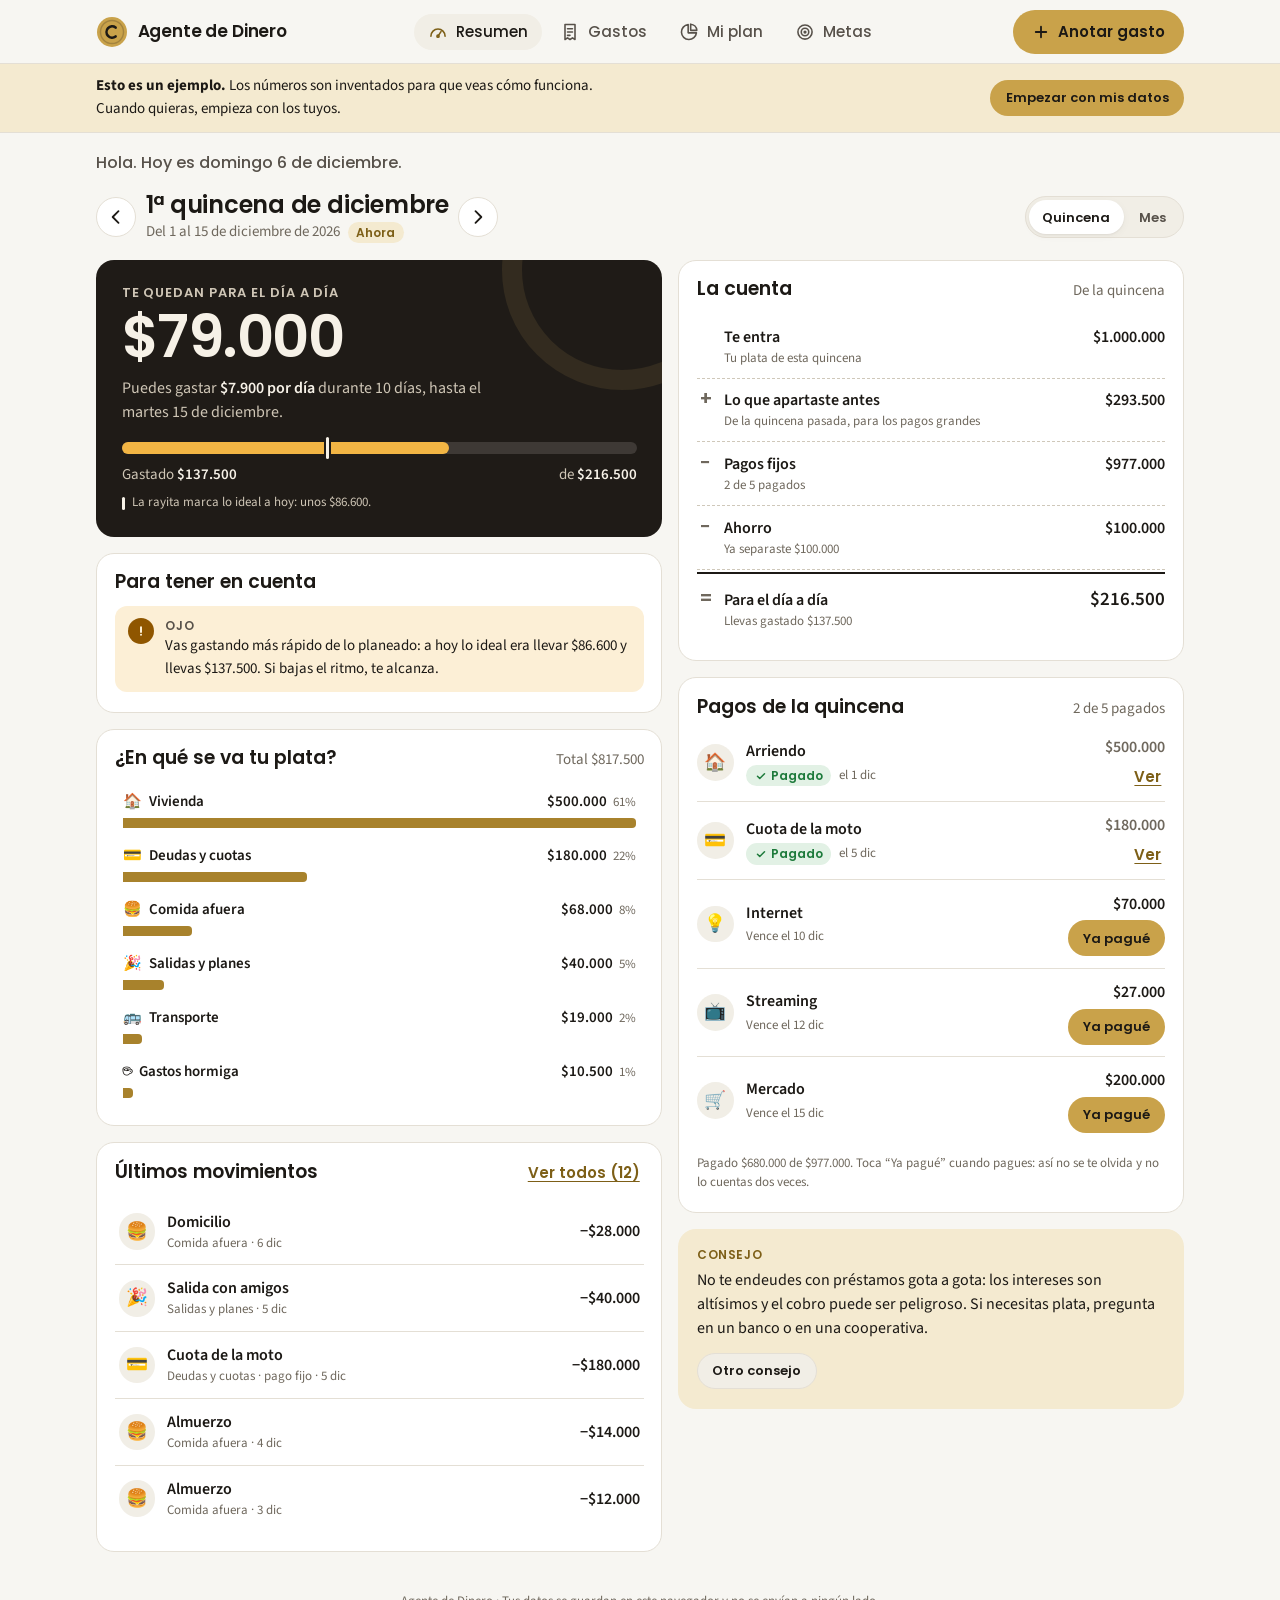
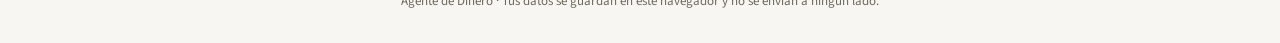
==== index.html @ f37ee1c8 "Reemplazar la página de la mueblería por Agente de Dinero El repositorio queda solo con Agente de Di" ====
<!DOCTYPE html>
<html lang="es">
<head>
<meta charset="UTF-8">
<meta name="viewport" content="width=device-width, initial-scale=1, viewport-fit=cover">
<title>Agente de Dinero</title>
<meta name="claude:viewport-fit-sides" content="cover">
<meta name="description" content="Organiza tu plata por quincenas: lo que ganas, tus pagos fijos, tus gastos del día a día y tus metas de ahorro.">
<meta name="theme-color" content="#f7f6f2" media="(prefers-color-scheme: light)">
<meta name="theme-color" content="#161313" media="(prefers-color-scheme: dark)">
<link rel="preconnect" href="https://fonts.googleapis.com">
<link rel="preconnect" href="https://fonts.gstatic.com" crossorigin>
<link rel="stylesheet" href="https://fonts.googleapis.com/css2?family=Poppins:wght@500;600;700&family=Source+Sans+3:wght@400;600;700&display=swap">
<link rel="stylesheet" href="estilos.css">
</head>

<body>

<header class="barra">
  <div class="barra-in">
    <a class="marca" href="#resumen">
      <svg class="marca-logo" viewBox="0 0 32 32" aria-hidden="true">
        <circle class="logo-moneda" cx="16" cy="16" r="15"/>
        <circle class="logo-borde" cx="16" cy="16" r="11.5"/>
        <path class="logo-letra" d="M19.6 11.6a5.6 5.6 0 1 0 0 8.8"/>
      </svg>
      <span class="marca-nombre">Agente de Dinero</span>
    </a>

    <nav class="pestanas" aria-label="Secciones">
      <a class="pestana" href="#resumen" data-vista="resumen">
        <svg viewBox="0 0 24 24" aria-hidden="true"><path d="M3.5 17a8.5 8.5 0 1 1 17 0"/><path d="M12 17l3.6-5.4"/><circle cx="12" cy="17" r="1.3"/></svg>
        <span>Resumen</span>
      </a>
      <a class="pestana" href="#gastos" data-vista="gastos">
        <svg viewBox="0 0 24 24" aria-hidden="true"><path d="M6 3h12v18l-3-2-3 2-3-2-3 2z"/><path d="M9 8h6M9 12h6M9 16h3"/></svg>
        <span>Gastos</span>
      </a>
      <a class="pestana" href="#plan" data-vista="plan">
        <svg viewBox="0 0 24 24" aria-hidden="true"><path d="M11 3.1A9 9 0 1 0 20.9 13H11z"/><path d="M14 2.6V10h7.4A8 8 0 0 0 14 2.6z"/></svg>
        <span>Mi plan</span>
      </a>
      <a class="pestana" href="#metas" data-vista="metas">
        <svg viewBox="0 0 24 24" aria-hidden="true"><circle cx="12" cy="12" r="8.5"/><circle cx="12" cy="12" r="4.5"/><circle cx="12" cy="12" r="1"/></svg>
        <span>Metas</span>
      </a>
    </nav>

    <button type="button" class="btn btn-primario btn-anotar" data-accion="anotar">
      <svg viewBox="0 0 24 24" aria-hidden="true"><path d="M12 5v14M5 12h14"/></svg>
      <span>Anotar gasto</span>
    </button>
  </div>
</header>

<div class="aviso aviso-ejemplo" id="aviso-ejemplo" hidden>
  <div class="aviso-in">
    <p><strong>Esto es un ejemplo.</strong> Los números son inventados para que veas cómo funciona. Cuando quieras, empieza con los tuyos.</p>
    <button type="button" class="btn btn-primario btn-chico" data-accion="empezar">Empezar con mis datos</button>
  </div>
</div>

<div class="aviso aviso-alerta" id="aviso-guardado" hidden>
  <div class="aviso-in">
    <p id="aviso-guardado-texto">Este navegador no deja guardar tus datos. Antes de cerrar, descarga una copia desde <a href="#plan">Mi plan</a>.</p>
  </div>
</div>

<main class="contenido" id="contenido">

  <div class="cargando" id="cargando" role="status">
    <span class="cargando-punto" aria-hidden="true"></span>
    <p>Cargando tus cuentas…</p>
  </div>

  <!-- RESUMEN -->
  <section class="vista" id="vista-resumen" aria-labelledby="t-resumen" hidden>
    <div class="vista-cabeza">
      <p class="saludo" id="saludo">Hola</p>
      <h1 class="sr-only" id="t-resumen">Resumen</h1>
    </div>
    <div class="periodo-control" data-periodo></div>
    <div id="resumen-cuerpo"></div>
  </section>

  <!-- GASTOS -->
  <section class="vista" id="vista-gastos" aria-labelledby="t-gastos" hidden>
    <div class="vista-cabeza">
      <h1 id="t-gastos">Gastos</h1>
      <p>Todo lo que anotas: gastos, ingresos extra y lo que separas para tus metas.</p>
    </div>
    <div class="periodo-control" data-periodo></div>
    <div class="gastos-grid">
      <div class="gastos-lista">
        <div class="filtros">
          <div class="segmento" role="radiogroup" aria-label="Mostrar">
            <button type="button" role="radio" data-accion="filtro-tipo" data-tipo="todo">Todo</button>
            <button type="button" role="radio" data-accion="filtro-tipo" data-tipo="gasto">Gastos</button>
            <button type="button" role="radio" data-accion="filtro-tipo" data-tipo="ingreso">Ingresos</button>
            <button type="button" role="radio" data-accion="filtro-tipo" data-tipo="ahorro">Ahorro</button>
          </div>
          <label class="sr-only" for="filtro-cat">Categoría</label>
          <select id="filtro-cat" class="select-chico"></select>
        </div>
        <div id="gastos-cuerpo"></div>
      </div>
      <aside class="gastos-aside" id="gastos-aside" aria-label="Totales del periodo"></aside>
    </div>
  </section>

  <!-- MI PLAN -->
  <section class="vista" id="vista-plan" aria-labelledby="t-plan" hidden>
    <div class="vista-cabeza">
      <h1 id="t-plan">Mi plan</h1>
      <p>Llénalo una vez y cámbialo cuando algo cambie. Con esto la página calcula cuánto puedes gastar cada quincena.</p>
    </div>

    <div class="plan-grid">
      <div class="plan-pasos">

        <section class="tarjeta paso" aria-labelledby="t-paso-1">
          <div class="paso-cabeza">
            <span class="paso-num" aria-hidden="true">1</span>
            <div>
              <h2 id="t-paso-1">¿Cuánto ganas?</h2>
              <p>Tu sueldo y cualquier otra plata que te entre seguido. Pon lo que recibes cada vez que te pagan.</p>
            </div>
          </div>
          <div class="filas" id="lista-ingresos"></div>
          <div class="paso-pie">
            <button type="button" class="btn btn-sutil btn-chico" data-accion="agregar-ingreso">
              <svg viewBox="0 0 24 24" aria-hidden="true"><path d="M12 5v14M5 12h14"/></svg>
              Agregar ingreso
            </button>
            <p class="paso-total" id="total-ingresos"></p>
          </div>
        </section>

        <section class="tarjeta paso" aria-labelledby="t-paso-2">
          <div class="paso-cabeza">
            <span class="paso-num" aria-hidden="true">2</span>
            <div>
              <h2 id="t-paso-2">¿Qué pagas sí o sí?</h2>
              <p>Arriendo, servicios, cuotas, mercado… lo que pagas cada mes o cada quincena aunque no quieras.</p>
            </div>
          </div>
          <div class="sugerencias" id="sugerencias-fijos" aria-label="Agregar rápido"></div>
          <div class="filas" id="lista-fijos"></div>
          <div class="paso-pie">
            <button type="button" class="btn btn-sutil btn-chico" data-accion="agregar-fijo">
              <svg viewBox="0 0 24 24" aria-hidden="true"><path d="M12 5v14M5 12h14"/></svg>
              Agregar otro pago
            </button>
            <p class="paso-total" id="total-fijos"></p>
          </div>
        </section>

        <section class="tarjeta paso" aria-labelledby="t-paso-3">
          <div class="paso-cabeza">
            <span class="paso-num" aria-hidden="true">3</span>
            <div>
              <h2 id="t-paso-3">¿Cuánto vas a ahorrar?</h2>
              <p>Sepáralo apenas te paguen, antes de gastar. Empieza con 10%; si no alcanza, con 5% también se puede.</p>
            </div>
          </div>
          <div class="ahorro-control">
            <label for="ahorro-pct">Porcentaje de lo que ganas</label>
            <div class="ahorro-fila">
              <input type="range" id="ahorro-pct" min="0" max="40" step="1" value="10">
              <output id="ahorro-valor" for="ahorro-pct">10%</output>
            </div>
            <p class="ahorro-salida" id="ahorro-salida"></p>
          </div>
        </section>
      </div>

      <aside class="plan-resultado">
        <section class="tarjeta" aria-labelledby="t-reparto">
          <h2 id="t-reparto">Así se reparte tu plata</h2>
          <div id="reparto"></div>
        </section>
        <section class="tarjeta" aria-labelledby="t-diagnostico">
          <h2 id="t-diagnostico">¿Cómo va tu plan?</h2>
          <ul class="avisos-lista" id="diagnostico"></ul>
        </section>
      </aside>
    </div>

    <section class="tarjeta datos" aria-labelledby="t-datos">
      <h2 id="t-datos">Tus datos</h2>
      <p class="datos-donde" id="datos-donde"></p>
      <div class="datos-grid">
        <div class="campo">
          <label for="nombre">¿Cómo te llamas? <span class="opcional">(opcional)</span></label>
          <input type="text" id="nombre" maxlength="30" autocomplete="given-name" placeholder="Para saludarte">
        </div>
        <div class="datos-botones">
          <button type="button" class="btn btn-sutil" data-accion="exportar" id="btn-exportar">Descargar una copia</button>
          <label class="btn btn-sutil" for="importar-archivo">Restaurar una copia</label>
          <input type="file" id="importar-archivo" class="sr-only" accept="application/json,.json">
          <button type="button" class="btn btn-peligro" data-accion="borrar-todo">Borrar todo</button>
        </div>
      </div>
    </section>
  </section>

  <!-- METAS -->
  <section class="vista" id="vista-metas" aria-labelledby="t-metas" hidden>
    <div class="vista-cabeza vista-cabeza-accion">
      <div>
        <h1 id="t-metas">Metas de ahorro</h1>
        <p>Ponle nombre a lo que quieres lograr. Una plata con nombre es más difícil de gastar.</p>
      </div>
      <button type="button" class="btn btn-primario" data-accion="nueva-meta">
        <svg viewBox="0 0 24 24" aria-hidden="true"><path d="M12 5v14M5 12h14"/></svg>
        Nueva meta
      </button>
    </div>
    <div id="metas-cuerpo"></div>
  </section>

</main>

<footer class="pie">
  <p>Agente de Dinero · Tus datos se guardan en <span data-donde>este navegador</span> y no se envían a ningún lado.</p>
</footer>

<!-- DIÁLOGO: ANOTAR GASTO / INGRESO / PAGO -->
<dialog class="dialogo" id="dlg-mov" aria-labelledby="dlg-mov-titulo">
  <form class="dialogo-form" id="form-mov" novalidate>
    <div class="dialogo-cabeza">
      <h2 id="dlg-mov-titulo">Anotar gasto</h2>
      <button type="button" class="btn-icono" data-accion="cerrar-dialogo" aria-label="Cerrar">
        <svg viewBox="0 0 24 24" aria-hidden="true"><path d="M6 6l12 12M18 6L6 18"/></svg>
      </button>
    </div>
    <div class="dialogo-cuerpo">
      <div class="segmento segmento-ancho" role="radiogroup" aria-label="Tipo" id="mov-tipo">
        <button type="button" role="radio" data-accion="mov-tipo" data-tipo="gasto">Gasto</button>
        <button type="button" role="radio" data-accion="mov-tipo" data-tipo="ingreso">Ingreso extra</button>
      </div>
      <p class="nota-pago" id="mov-fijo-info" hidden></p>

      <div class="campo">
        <label for="mov-monto">¿Cuánto?</label>
        <div class="campo-plata campo-plata-grande">
          <span aria-hidden="true">$</span>
          <input type="text" id="mov-monto" inputmode="numeric" autocomplete="off" placeholder="0" data-monto>
        </div>
      </div>

      <fieldset class="campo" id="mov-categorias">
        <legend>¿En qué?</legend>
        <div class="cat-grid" id="mov-cat-grid"></div>
      </fieldset>

      <div class="campos-2">
        <div class="campo">
          <label for="mov-fecha">Fecha</label>
          <input type="date" id="mov-fecha">
        </div>
        <div class="campo">
          <label for="mov-nota">Nota <span class="opcional">(opcional)</span></label>
          <input type="text" id="mov-nota" maxlength="60" placeholder="Ej: almuerzo">
        </div>
      </div>
      <p class="error" id="mov-error" role="alert" hidden></p>
    </div>
    <div class="dialogo-pie">
      <button type="button" class="btn btn-peligro-texto" data-accion="eliminar-mov" id="mov-eliminar" hidden>Eliminar</button>
      <button type="submit" class="btn btn-primario" id="mov-guardar">Guardar</button>
    </div>
  </form>
</dialog>

<!-- DIÁLOGO: META -->
<dialog class="dialogo" id="dlg-meta" aria-labelledby="dlg-meta-titulo">
  <form class="dialogo-form" id="form-meta" novalidate>
    <div class="dialogo-cabeza">
      <h2 id="dlg-meta-titulo">Nueva meta</h2>
      <button type="button" class="btn-icono" data-accion="cerrar-dialogo" aria-label="Cerrar">
        <svg viewBox="0 0 24 24" aria-hidden="true"><path d="M6 6l12 12M18 6L6 18"/></svg>
      </button>
    </div>
    <div class="dialogo-cuerpo">
      <div class="campo">
        <label for="meta-nombre">¿Para qué estás ahorrando?</label>
        <input type="text" id="meta-nombre" maxlength="40" placeholder="Ej: Fondo de emergencia">
        <div class="sugerencias sugerencias-chicas" id="meta-sugerencias"></div>
      </div>
      <div class="campos-2">
        <div class="campo">
          <label for="meta-objetivo">¿Cuánto necesitas?</label>
          <div class="campo-plata">
            <span aria-hidden="true">$</span>
            <input type="text" id="meta-objetivo" inputmode="numeric" autocomplete="off" placeholder="0" data-monto>
          </div>
        </div>
        <div class="campo">
          <label for="meta-inicial" id="meta-inicial-label">¿Cuánto tienes ya?</label>
          <div class="campo-plata">
            <span aria-hidden="true">$</span>
            <input type="text" id="meta-inicial" inputmode="numeric" autocomplete="off" placeholder="0" data-monto>
          </div>
        </div>
      </div>
      <div class="campo">
        <label for="meta-fecha">¿Para cuándo? <span class="opcional">(opcional)</span></label>
        <input type="date" id="meta-fecha">
      </div>
      <p class="error" id="meta-error" role="alert" hidden></p>
    </div>
    <div class="dialogo-pie">
      <button type="button" class="btn btn-peligro-texto" data-accion="eliminar-meta" id="meta-eliminar" hidden>Eliminar meta</button>
      <button type="submit" class="btn btn-primario">Guardar</button>
    </div>
  </form>
</dialog>

<!-- DIÁLOGO: ABONAR / SACAR DE UNA META -->
<dialog class="dialogo" id="dlg-abono" aria-labelledby="dlg-abono-titulo">
  <form class="dialogo-form" id="form-abono" novalidate>
    <div class="dialogo-cabeza">
      <h2 id="dlg-abono-titulo">Abonar</h2>
      <button type="button" class="btn-icono" data-accion="cerrar-dialogo" aria-label="Cerrar">
        <svg viewBox="0 0 24 24" aria-hidden="true"><path d="M6 6l12 12M18 6L6 18"/></svg>
      </button>
    </div>
    <div class="dialogo-cuerpo">
      <div class="segmento segmento-ancho" role="radiogroup" aria-label="¿Qué quieres hacer?">
        <button type="button" role="radio" data-accion="abono-modo" data-modo="ahorro">Abonar</button>
        <button type="button" role="radio" data-accion="abono-modo" data-modo="retiro">Sacar</button>
      </div>
      <div class="campo">
        <label for="abono-monto">¿Cuánto?</label>
        <div class="campo-plata campo-plata-grande">
          <span aria-hidden="true">$</span>
          <input type="text" id="abono-monto" inputmode="numeric" autocomplete="off" placeholder="0" data-monto>
        </div>
        <p class="ayuda" id="abono-ayuda"></p>
      </div>
      <div class="campo">
        <label for="abono-fecha">Fecha</label>
        <input type="date" id="abono-fecha">
      </div>
      <p class="error" id="abono-error" role="alert" hidden></p>
    </div>
    <div class="dialogo-pie">
      <button type="button" class="btn btn-peligro-texto" data-accion="eliminar-abono" id="abono-eliminar" hidden>Eliminar</button>
      <button type="submit" class="btn btn-primario">Guardar</button>
    </div>
  </form>
</dialog>

<!-- DIÁLOGO: CONFIRMAR -->
<dialog class="dialogo dialogo-chico" id="dlg-confirmar" aria-labelledby="conf-titulo" aria-describedby="conf-texto">
  <form class="dialogo-form" method="dialog">
    <div class="dialogo-cuerpo">
      <h2 id="conf-titulo">¿Seguro?</h2>
      <p id="conf-texto"></p>
    </div>
    <div class="dialogo-pie">
      <button type="submit" class="btn btn-sutil" value="no">Cancelar</button>
      <button type="submit" class="btn btn-peligro" value="si" id="conf-si">Sí, borrar</button>
    </div>
  </form>
</dialog>

<div class="toast" id="toast" role="status" aria-live="polite" hidden></div>

<script src="app.js"></script>
</body>
</html>
---- estilos.css ----
/* ==========================================================================
   Agente de Dinero — estilos
   Diseño: app de bolsillo. En el celular, una sola columna con las pestañas
   abajo y el botón "Anotar gasto" siempre a mano; en pantallas grandes,
   cabecera con pestañas y dos columnas. Usa el dorado y la Poppins de Bethel.
   ========================================================================== */

:root {
  /* Color (modo claro) */
  --bg: #f7f6f2;
  --surface: #ffffff;
  --surface-2: #f1eee6;
  --raised: #ffffff;
  --ink: #1c1915;
  --ink-2: #57514a;
  --ink-3: #6f685d;
  --line: #e4dfd5;
  --line-strong: #cfc8ba;
  --accent: #c9a24a;          /* dorado Bethel: rellenos y botones */
  --accent-hover: #b8913a;
  --accent-ink: #7d5f17;      /* dorado oscuro para texto */
  --accent-soft: #f4ead0;
  --on-accent: #1c1915;
  --focus: #7d5f17;
  --good: #1d7a3b;
  --good-soft: #e2f1e5;
  --warn: #8f5600;
  --warn-soft: #fcefd6;
  --bad: #b3261e;
  --bad-soft: #fbe4e1;
  --on-bad: #ffffff;
  --barra-dato: #a8822c;
  --seg-fijos: #eb6834;
  --seg-ahorro: #2a78d6;
  --seg-libre: #c9a24a;
  --seg-fijos-ink: #1c1915;
  --seg-ahorro-ink: #ffffff;
  --seg-libre-ink: #1c1915;
  --hero-bg: #1f1b17;
  --hero-ink: #f6f1e7;
  --hero-ink-2: #cfc6b6;
  --hero-accent: #dcb862;
  --hero-track: rgb(246 241 231 / 0.14);
  --hero-warn: #f2b544;
  --hero-bad: #f2867a;
  --toast-bg: #1c1915;
  --toast-ink: #f7f6f2;
  --toast-accion: #dcb862;
  --scrim: rgb(28 25 21 / 0.5);
  --shadow-1: 0 1px 2px rgb(28 25 21 / 0.06), 0 2px 8px rgb(28 25 21 / 0.04);
  --shadow-2: 0 12px 32px rgb(28 25 21 / 0.2);

  /* Tipografía */
  --font-display: "Poppins", ui-sans-serif, system-ui, -apple-system, "Segoe UI", Roboto, sans-serif;
  --font-body: "Source Sans 3", ui-sans-serif, system-ui, -apple-system, "Segoe UI", Roboto, sans-serif;
  --fs-xs: 0.8125rem;
  --fs-sm: 0.9375rem;
  --fs-md: 1rem;
  --fs-lg: 1.1875rem;
  --fs-xl: 1.5rem;
  --fs-2xl: 1.875rem;
  --fs-hero: clamp(2.6rem, 11vw, 3.6rem);

  /* Forma */
  --r-lg: 18px;
  --r-md: 12px;
  --r-sm: 8px;
  --tab-h: 64px;
  --ancho: 1120px;

  color-scheme: light;
}

@media (prefers-color-scheme: dark) {
  :root:not([data-theme="light"]) {
    --bg: #161313;
    --surface: #201c19;
    --surface-2: #2a2521;
    --raised: #3a332c;
    --ink: #f3eee6;
    --ink-2: #c9c0b2;
    --ink-3: #a29888;
    --line: #362f29;
    --line-strong: #4b423a;
    --accent: #d2ad55;
    --accent-hover: #ddb966;
    --accent-ink: #e2c47c;
    --accent-soft: #3a3122;
    --on-accent: #1c1915;
    --focus: #e2c47c;
    --good: #6fcf8a;
    --good-soft: #1d3324;
    --warn: #f2b544;
    --warn-soft: #3a2e16;
    --bad: #f2867a;
    --bad-soft: #3e2220;
    --on-bad: #1c1915;
    --barra-dato: #c79f4a;
    --seg-fijos: #d95926;
    --seg-ahorro: #3987e5;
    --seg-libre: #b08a36;
    --seg-fijos-ink: #1c1915;
    --seg-ahorro-ink: #10151c;
    --seg-libre-ink: #1c1915;
    --hero-bg: #2b241d;
    --hero-ink: #f6f1e7;
    --hero-ink-2: #cfc6b6;
    --hero-accent: #e0bf6a;
    --hero-track: rgb(246 241 231 / 0.14);
    --hero-warn: #f2b544;
    --hero-bad: #f2867a;
    --toast-bg: #f3eee6;
    --toast-ink: #1c1915;
    --toast-accion: #7d5f17;
    --scrim: rgb(0 0 0 / 0.6);
    --shadow-1: 0 1px 2px rgb(0 0 0 / 0.35);
    --shadow-2: 0 14px 40px rgb(0 0 0 / 0.55);
    color-scheme: dark;
  }
}

:root[data-theme="dark"] {
  --bg: #161313;
  --surface: #201c19;
  --surface-2: #2a2521;
  --raised: #3a332c;
  --ink: #f3eee6;
  --ink-2: #c9c0b2;
  --ink-3: #a29888;
  --line: #362f29;
  --line-strong: #4b423a;
  --accent: #d2ad55;
  --accent-hover: #ddb966;
  --accent-ink: #e2c47c;
  --accent-soft: #3a3122;
  --on-accent: #1c1915;
  --focus: #e2c47c;
  --good: #6fcf8a;
  --good-soft: #1d3324;
  --warn: #f2b544;
  --warn-soft: #3a2e16;
  --bad: #f2867a;
  --bad-soft: #3e2220;
  --on-bad: #1c1915;
  --barra-dato: #c79f4a;
  --seg-fijos: #d95926;
  --seg-ahorro: #3987e5;
  --seg-libre: #b08a36;
  --seg-fijos-ink: #1c1915;
  --seg-ahorro-ink: #10151c;
  --seg-libre-ink: #1c1915;
  --hero-bg: #2b241d;
  --hero-ink: #f6f1e7;
  --hero-ink-2: #cfc6b6;
  --hero-accent: #e0bf6a;
  --hero-track: rgb(246 241 231 / 0.14);
  --hero-warn: #f2b544;
  --hero-bad: #f2867a;
  --toast-bg: #f3eee6;
  --toast-ink: #1c1915;
  --toast-accion: #7d5f17;
  --scrim: rgb(0 0 0 / 0.6);
  --shadow-1: 0 1px 2px rgb(0 0 0 / 0.35);
  --shadow-2: 0 14px 40px rgb(0 0 0 / 0.55);
  color-scheme: dark;
}

/* ---------- Base ---------- */

*,
*::before,
*::after {
  box-sizing: border-box;
}

:root {
  padding-top: env(safe-area-inset-top, 0px);
  padding-bottom: env(safe-area-inset-bottom, 0px);
  -webkit-text-size-adjust: 100%;
}

body {
  margin: 0;
  background: var(--bg);
  color: var(--ink);
  font-family: var(--font-body);
  font-size: var(--fs-md);
  line-height: 1.5;
  -webkit-font-smoothing: antialiased;
}

/* Franja de la muesca del celular, pintada con el fondo */
body::before {
  content: "";
  position: fixed;
  inset: 0 0 auto;
  height: env(safe-area-inset-top, 0px);
  z-index: 30;
  background: var(--bg);
}

[hidden] {
  display: none !important;
}

img,
svg {
  max-width: 100%;
}

h1,
h2,
h3 {
  font-family: var(--font-display);
  font-weight: 600;
  line-height: 1.2;
  margin: 0;
  text-wrap: balance;
}

h2 {
  font-size: var(--fs-lg);
}

p {
  text-wrap: pretty;
}

a {
  color: var(--accent-ink);
}

:focus-visible {
  outline: 3px solid var(--focus);
  outline-offset: 2px;
}

.sr-only {
  position: absolute !important;
  width: 1px;
  height: 1px;
  padding: 0;
  margin: -1px;
  overflow: hidden;
  clip: rect(0 0 0 0);
  white-space: nowrap;
  border: 0;
}

.num {
  font-variant-numeric: tabular-nums;
}

/* ---------- Botones ---------- */

.btn {
  display: inline-flex;
  align-items: center;
  justify-content: center;
  gap: 0.45rem;
  min-height: 44px;
  padding: 0.55rem 1.15rem;
  border: 1px solid transparent;
  border-radius: 999px;
  font: 600 var(--fs-sm) / 1.2 var(--font-display);
  text-decoration: none;
  white-space: nowrap;
  cursor: pointer;
  transition: background-color 0.15s, border-color 0.15s, transform 0.1s;
}

.btn svg,
.btn-icono svg,
.pestana svg,
.chip svg {
  fill: none;
  stroke: currentColor;
  stroke-linecap: round;
  stroke-linejoin: round;
}

.btn svg {
  width: 18px;
  height: 18px;
  stroke-width: 2.4;
}

.btn:active {
  transform: translateY(1px);
}

.btn-primario {
  background: var(--accent);
  color: var(--on-accent);
}

.btn-primario:hover {
  background: var(--accent-hover);
}

.btn-sutil {
  background: var(--surface-2);
  border-color: var(--line);
  color: var(--ink);
}

.btn-sutil:hover {
  border-color: var(--line-strong);
}

.btn-peligro {
  background: var(--bad);
  color: var(--on-bad);
}

.btn-peligro-texto {
  background: transparent;
  color: var(--bad);
  padding-inline: 0.6rem;
}

.btn-peligro-texto:hover {
  background: var(--bad-soft);
}

.btn-chico {
  min-height: 36px;
  padding: 0.35rem 0.9rem;
  font-size: var(--fs-xs);
}

.btn-texto {
  padding: 0.25rem;
  border: 0;
  background: none;
  color: var(--accent-ink);
  font: 600 var(--fs-sm) / 1.2 var(--font-display);
  text-decoration: underline;
  text-underline-offset: 3px;
  cursor: pointer;
}

.btn-icono {
  display: inline-grid;
  place-items: center;
  flex: none;
  width: 40px;
  height: 40px;
  padding: 0;
  border: 1px solid var(--line);
  border-radius: 50%;
  background: var(--surface);
  color: var(--ink);
  cursor: pointer;
}

.btn-icono svg {
  width: 20px;
  height: 20px;
  stroke-width: 2.2;
}

.btn-icono:hover:not(:disabled) {
  border-color: var(--line-strong);
}

.btn-icono:disabled {
  opacity: 0.35;
  cursor: not-allowed;
}

.btn-icono-chico {
  width: 34px;
  height: 34px;
  border-color: transparent;
  background: transparent;
  color: var(--ink-3);
}

.btn-icono-chico svg {
  width: 18px;
  height: 18px;
}

.btn-icono-chico:hover {
  color: var(--ink);
  background: var(--surface-2);
}

/* ---------- Cabecera y pestañas ---------- */

.barra {
  position: sticky;
  top: env(safe-area-inset-top, 0px);
  z-index: 20;
  background: var(--bg);
  border-bottom: 1px solid var(--line);
}

.barra-in {
  display: flex;
  align-items: center;
  gap: 1rem;
  max-width: var(--ancho);
  min-height: 60px;
  margin: 0 auto;
  padding-block: 0.6rem;
  padding-left: max(16px, env(safe-area-inset-left, 0px));
  padding-right: max(16px, env(safe-area-inset-right, 0px));
}

.marca {
  display: inline-flex;
  align-items: center;
  gap: 0.6rem;
  color: var(--ink);
  text-decoration: none;
  font: 600 1.0625rem / 1 var(--font-display);
  letter-spacing: -0.01em;
}

.marca-logo {
  width: 32px;
  height: 32px;
  flex: none;
}

.logo-moneda {
  fill: var(--accent);
}

.logo-borde {
  fill: none;
  stroke: var(--on-accent);
  stroke-opacity: 0.22;
  stroke-width: 1.4;
}

.logo-letra {
  fill: none;
  stroke: var(--on-accent);
  stroke-width: 2.6;
  stroke-linecap: round;
}

.pestanas {
  display: flex;
  gap: 0.25rem;
  margin-inline: auto;
}

.pestana {
  display: inline-flex;
  align-items: center;
  gap: 0.45rem;
  padding: 0.5rem 0.9rem;
  border-radius: 999px;
  color: var(--ink-2);
  font: 500 var(--fs-sm) / 1.2 var(--font-display);
  text-decoration: none;
}

.pestana svg {
  width: 20px;
  height: 20px;
  stroke-width: 1.9;
}

.pestana:hover {
  color: var(--ink);
}

.pestana[aria-current="page"] {
  background: var(--surface-2);
  color: var(--ink);
}

.pestana[aria-current="page"] svg {
  color: var(--accent-ink);
}

/* ---------- Avisos de arriba ---------- */

.aviso {
  border-bottom: 1px solid var(--line);
}

.aviso-ejemplo {
  background: var(--accent-soft);
}

.aviso-alerta {
  background: var(--bad-soft);
}

.aviso-in {
  display: flex;
  flex-wrap: wrap;
  align-items: center;
  justify-content: space-between;
  gap: 0.6rem 1rem;
  max-width: var(--ancho);
  margin: 0 auto;
  padding-block: 0.7rem;
  padding-left: max(16px, env(safe-area-inset-left, 0px));
  padding-right: max(16px, env(safe-area-inset-right, 0px));
}

.aviso-in p {
  margin: 0;
  max-width: 72ch;
  font-size: var(--fs-sm);
}

/* ---------- Contenido ---------- */

.contenido {
  max-width: var(--ancho);
  margin: 0 auto;
  padding-block: 1.25rem 2rem;
  padding-left: max(16px, env(safe-area-inset-left, 0px));
  padding-right: max(16px, env(safe-area-inset-right, 0px));
}

.cargando {
  display: grid;
  place-items: center;
  gap: 0.75rem;
  padding-block: 5rem;
  color: var(--ink-3);
}

.cargando p {
  margin: 0;
}

.cargando-punto {
  width: 36px;
  height: 36px;
  border: 3px solid var(--accent-soft);
  border-top-color: var(--accent);
  border-radius: 50%;
  animation: girar 0.9s linear infinite;
}

@keyframes girar {
  to {
    transform: rotate(360deg);
  }
}

.vista-cabeza {
  margin-bottom: 1.1rem;
}

.vista-cabeza h1 {
  margin-bottom: 0.3rem;
  font-size: var(--fs-2xl);
  letter-spacing: -0.015em;
}

.vista-cabeza p {
  max-width: 62ch;
  margin: 0;
  color: var(--ink-2);
}

.vista-cabeza-accion {
  display: flex;
  flex-wrap: wrap;
  align-items: flex-end;
  justify-content: space-between;
  gap: 1rem;
}

.saludo {
  margin: 0;
  color: var(--ink-2);
  font: 500 var(--fs-md) / 1.3 var(--font-display);
}

.tarjeta {
  min-width: 0;
  padding: 1.1rem 1.1rem 1.2rem;
  border: 1px solid var(--line);
  border-radius: var(--r-lg);
  background: var(--surface);
}

.tarjeta-cabeza {
  display: flex;
  flex-wrap: wrap;
  align-items: baseline;
  justify-content: space-between;
  gap: 0.25rem 0.75rem;
  margin-bottom: 0.75rem;
}

.cabeza-extra {
  color: var(--ink-3);
  font-size: var(--fs-sm);
  font-variant-numeric: tabular-nums;
}

.ayuda {
  margin: 0;
  color: var(--ink-3);
  font-size: var(--fs-sm);
}

.vacio {
  padding: 1.75rem 1.25rem;
  border: 1px dashed var(--line-strong);
  border-radius: var(--r-lg);
  color: var(--ink-2);
  text-align: center;
}

.vacio h2,
.vacio h3 {
  margin-bottom: 0.35rem;
  color: var(--ink);
  font-size: var(--fs-lg);
}

.vacio p {
  max-width: 46ch;
  margin: 0 auto 1rem;
}

.vacio-botones {
  display: flex;
  flex-wrap: wrap;
  justify-content: center;
  gap: 0.5rem;
}

/* ---------- Selector de periodo ---------- */

.periodo-control {
  display: flex;
  flex-wrap: wrap;
  align-items: center;
  justify-content: space-between;
  gap: 0.75rem 1rem;
  margin-bottom: 1rem;
}

.periodo {
  display: flex;
  align-items: center;
  gap: 0.6rem;
  min-width: 0;
}

.periodo-texto {
  min-width: 0;
}

.periodo-nombre {
  font-size: var(--fs-xl);
  letter-spacing: -0.01em;
}

.periodo-rango {
  display: flex;
  flex-wrap: wrap;
  align-items: center;
  gap: 0.2rem 0.5rem;
  margin: 0.1rem 0 0;
  color: var(--ink-3);
  font-size: var(--fs-sm);
}

.periodo-opciones {
  display: flex;
  flex-wrap: wrap;
  align-items: center;
  gap: 0.5rem 0.75rem;
}

/* ---------- Control segmentado ---------- */

.segmento {
  display: inline-flex;
  gap: 2px;
  padding: 3px;
  border: 1px solid var(--line);
  border-radius: 999px;
  background: var(--surface-2);
}

.segmento button {
  min-height: 34px;
  padding: 0.45rem 0.85rem;
  border: 0;
  border-radius: 999px;
  background: transparent;
  color: var(--ink-2);
  font: 600 var(--fs-xs) / 1 var(--font-display);
  cursor: pointer;
}

.segmento button[aria-checked="true"] {
  background: var(--raised);
  color: var(--ink);
  box-shadow: var(--shadow-1);
}

.segmento-ancho {
  display: flex;
}

.segmento-ancho button {
  flex: 1;
  min-height: 40px;
  font-size: var(--fs-sm);
}

/* ---------- Pastillas de estado ---------- */

.pill {
  display: inline-flex;
  align-items: center;
  gap: 0.25rem;
  padding: 0.12rem 0.55rem;
  border-radius: 999px;
  font: 600 0.75rem / 1.45 var(--font-display);
  white-space: nowrap;
}

.pill svg {
  width: 12px;
  height: 12px;
  fill: none;
  stroke: currentColor;
  stroke-width: 3;
  stroke-linecap: round;
  stroke-linejoin: round;
}

.pill-bien {
  background: var(--good-soft);
  color: var(--good);
}

.pill-ojo {
  background: var(--warn-soft);
  color: var(--warn);
}

.pill-mal {
  background: var(--bad-soft);
  color: var(--bad);
}

.pill-neutro {
  background: var(--surface-2);
  color: var(--ink-2);
}

.pill-acento {
  background: var(--accent-soft);
  color: var(--accent-ink);
}

button.pill {
  border: 0;
  cursor: pointer;
}

/* ---------- Resumen ---------- */

.resumen-grid {
  display: flex;
  flex-direction: column;
  gap: 1rem;
}

.resumen-col {
  display: contents;
}

.r-hero { order: 1; }
.r-cuenta { order: 2; }
.r-alertas { order: 3; }
.r-pagos { order: 4; }
.r-cats { order: 5; }
.r-ultimos { order: 6; }
.r-consejo { order: 7; }

/* Tarjeta principal: "te quedan" */
.hero {
  position: relative;
  overflow: hidden;
  padding: 1.35rem 1.25rem 1.25rem;
  border-radius: var(--r-lg);
  background: var(--hero-bg);
  color: var(--hero-ink);
}

.hero::after {
  content: "";
  position: absolute;
  top: -110px;
  right: -80px;
  width: 240px;
  height: 240px;
  border: 20px solid var(--hero-accent);
  border-radius: 50%;
  opacity: 0.1;
  pointer-events: none;
}

.hero-eyebrow {
  margin: 0;
  color: var(--hero-ink-2);
  font: 600 var(--fs-xs) / 1.3 var(--font-display);
  letter-spacing: 0.07em;
  text-transform: uppercase;
}

.hero-cifra {
  margin: 0.3rem 0 0.5rem;
  color: var(--hero-ink);
  font: 600 var(--fs-hero) / 1.05 var(--font-display);
  letter-spacing: -0.025em;
  overflow-wrap: anywhere;
}

.hero-cifra[data-nivel="mal"] {
  color: var(--hero-bad);
}

.hero-texto {
  max-width: 46ch;
  margin: 0 0 1.15rem;
  color: var(--hero-ink-2);
}

.hero-texto strong {
  color: var(--hero-ink);
  font-weight: 600;
}

.hero .btn-primario {
  background: var(--hero-accent);
}

.medidor {
  position: relative;
  height: 12px;
  border-radius: 999px;
  background: var(--hero-track);
}

.medidor-relleno {
  position: absolute;
  inset: 0 auto 0 0;
  border-radius: 999px;
  background: var(--hero-accent);
}

.medidor-relleno[data-nivel="ojo"] {
  background: var(--hero-warn);
}

.medidor-relleno[data-nivel="mal"] {
  background: var(--hero-bad);
}

.medidor-ritmo {
  position: absolute;
  top: -5px;
  bottom: -5px;
  width: 3px;
  margin-left: -1.5px;
  border-radius: 2px;
  background: var(--hero-ink);
  box-shadow: 0 0 0 2px var(--hero-bg);
}

.medidor-pie {
  display: flex;
  flex-wrap: wrap;
  justify-content: space-between;
  gap: 0.25rem 1rem;
  margin-top: 0.6rem;
  color: var(--hero-ink-2);
  font-size: var(--fs-sm);
}

.medidor-pie strong {
  color: var(--hero-ink);
  font-weight: 600;
}

.medidor-nota {
  display: flex;
  align-items: center;
  gap: 0.45rem;
  margin: 0.45rem 0 0;
  color: var(--hero-ink-2);
  font-size: var(--fs-xs);
}

.medidor-nota i {
  display: inline-block;
  flex: none;
  width: 3px;
  height: 13px;
  border-radius: 2px;
  background: var(--hero-ink);
}

/* La cuenta: Te entra − Pagos fijos − Ahorro = Día a día */
.cuenta {
  margin: 0;
  padding: 0;
  list-style: none;
}

.cuenta li {
  display: grid;
  grid-template-columns: 1.1rem minmax(0, 1fr) auto;
  align-items: baseline;
  gap: 0.6rem;
  padding: 0.6rem 0;
  border-bottom: 1px dashed var(--line-strong);
}

.cuenta-op {
  color: var(--ink-3);
  font: 600 var(--fs-lg) / 1 var(--font-display);
  text-align: center;
}

.cuenta-label {
  font-weight: 600;
}

.cuenta-sub {
  display: block;
  color: var(--ink-3);
  font-size: var(--fs-xs);
  font-weight: 400;
}

.cuenta-valor {
  font-size: var(--fs-md);
  font-variant-numeric: tabular-nums;
  font-weight: 600;
  text-align: right;
  white-space: nowrap;
}

.cuenta .cuenta-total {
  margin-top: 2px;
  padding-top: 0.75rem;
  border-top: 2px solid var(--ink);
  border-bottom: 0;
}

.cuenta-total .cuenta-valor {
  font-size: var(--fs-lg);
}

.cuenta-total .cuenta-valor.neg,
.neg {
  color: var(--bad);
}

/* Alertas y diagnóstico */
.avisos-lista {
  display: grid;
  gap: 0.6rem;
  margin: 0;
  padding: 0;
  list-style: none;
}

.aviso-item {
  display: grid;
  grid-template-columns: 26px minmax(0, 1fr);
  align-items: start;
  gap: 0.7rem;
  padding: 0.75rem 0.85rem;
  border-radius: var(--r-md);
  background: var(--surface-2);
}

.aviso-item[data-nivel="bien"] { background: var(--good-soft); }
.aviso-item[data-nivel="ojo"] { background: var(--warn-soft); }
.aviso-item[data-nivel="mal"] { background: var(--bad-soft); }

.aviso-icono {
  display: grid;
  place-items: center;
  width: 26px;
  height: 26px;
  border-radius: 50%;
  background: var(--ink-3);
  color: var(--surface);
}

.aviso-icono svg {
  width: 16px;
  height: 16px;
  fill: none;
  stroke: currentColor;
  stroke-width: 3;
  stroke-linecap: round;
  stroke-linejoin: round;
}

.aviso-item[data-nivel="bien"] .aviso-icono { background: var(--good); color: var(--good-soft); }
.aviso-item[data-nivel="ojo"] .aviso-icono { background: var(--warn); color: var(--warn-soft); }
.aviso-item[data-nivel="mal"] .aviso-icono { background: var(--bad); color: var(--bad-soft); }

.aviso-cuerpo {
  min-width: 0;
}

.aviso-etiqueta {
  display: block;
  color: var(--ink-2);
  font: 600 0.75rem / 1.3 var(--font-display);
  letter-spacing: 0.05em;
  text-transform: uppercase;
}

.aviso-texto {
  margin: 0.1rem 0 0;
  font-size: var(--fs-sm);
}

.aviso-cuerpo .btn {
  margin-top: 0.5rem;
}

/* Pagos fijos del periodo */
.pagos {
  margin: 0;
  padding: 0;
  list-style: none;
}

.pago {
  display: flex;
  align-items: center;
  gap: 0.75rem;
  padding: 0.7rem 0;
  border-top: 1px solid var(--line);
}

.pago:first-child {
  border-top: 0;
  padding-top: 0.2rem;
}

.ico-redondo {
  display: grid;
  place-items: center;
  flex: none;
  width: 2.3rem;
  height: 2.3rem;
  border-radius: 50%;
  background: var(--surface-2);
  font-size: 1.1rem;
  line-height: 1;
}

.pago-info {
  flex: 1;
  min-width: 0;
}

.pago-nombre {
  display: block;
  font-weight: 600;
  overflow-wrap: anywhere;
}

.pago-estado {
  display: flex;
  flex-wrap: wrap;
  align-items: center;
  gap: 0.2rem 0.45rem;
  margin-top: 0.15rem;
  color: var(--ink-3);
  font-size: var(--fs-xs);
}

.pago-lado {
  display: flex;
  flex-direction: column;
  align-items: flex-end;
  gap: 0.3rem;
}

.pago-monto {
  font-variant-numeric: tabular-nums;
  font-weight: 600;
  white-space: nowrap;
}

.pago[data-estado="pagado"] .pago-monto {
  color: var(--ink-3);
}

.pagos-pie {
  margin: 0.6rem 0 0;
  color: var(--ink-3);
  font-size: var(--fs-xs);
}

/* Barras por categoría */
.barras {
  display: grid;
  gap: 0.15rem;
  margin: 0;
  padding: 0;
  list-style: none;
}

.barra-fila {
  display: grid;
  grid-template-columns: minmax(0, 1fr) auto;
  gap: 0.3rem 0.75rem;
  width: 100%;
  padding: 0.45rem 0.5rem;
  border: 0;
  border-radius: var(--r-sm);
  background: none;
  color: inherit;
  font: inherit;
  text-align: left;
  cursor: pointer;
}

.barra-fila:hover {
  background: var(--surface-2);
}

.barra-nombre {
  display: flex;
  align-items: center;
  gap: 0.45rem;
  min-width: 0;
  font-size: var(--fs-sm);
  font-weight: 600;
}

.barra-valor {
  font-size: var(--fs-sm);
  font-variant-numeric: tabular-nums;
  font-weight: 600;
  white-space: nowrap;
}

.barra-valor small {
  margin-left: 0.35rem;
  color: var(--ink-3);
  font-size: var(--fs-xs);
  font-weight: 400;
}

.barra-pista {
  grid-column: 1 / -1;
  display: block;
  height: 10px;
}

.barra-relleno {
  display: block;
  height: 100%;
  min-width: 3px;
  border-radius: 0 4px 4px 0;
  background: var(--barra-dato);
}

/* Lista de movimientos */
.dia + .dia {
  margin-top: 1.1rem;
}

.dia-titulo {
  display: flex;
  justify-content: space-between;
  gap: 1rem;
  margin: 0 0 0.4rem;
  padding-inline: 0.3rem;
  color: var(--ink-3);
  font: 600 var(--fs-xs) / 1.3 var(--font-display);
  letter-spacing: 0.05em;
  text-transform: uppercase;
}

.dia-titulo span:last-child {
  font-variant-numeric: tabular-nums;
  letter-spacing: 0;
}

.movs {
  margin: 0;
  padding: 0;
  overflow: hidden;
  border: 1px solid var(--line);
  border-radius: var(--r-lg);
  background: var(--surface);
  list-style: none;
}

.movs li + li {
  border-top: 1px solid var(--line);
}

.tarjeta .movs {
  border: 0;
  border-radius: 0;
  background: none;
}

.mov {
  display: flex;
  align-items: center;
  gap: 0.75rem;
  width: 100%;
  padding: 0.7rem 0.9rem;
  border: 0;
  background: none;
  color: inherit;
  font: inherit;
  text-align: left;
  cursor: pointer;
}

.tarjeta .mov {
  padding-inline: 0.25rem;
}

.mov:hover {
  background: var(--surface-2);
}

.mov-info {
  flex: 1;
  min-width: 0;
}

.mov-nombre {
  display: block;
  font-weight: 600;
  overflow-wrap: anywhere;
}

.mov-detalle {
  display: block;
  color: var(--ink-3);
  font-size: var(--fs-xs);
}

.mov-monto {
  font-variant-numeric: tabular-nums;
  font-weight: 600;
  white-space: nowrap;
}

.mov-monto[data-tipo="ingreso"],
.mov-monto[data-tipo="retiro"] {
  color: var(--good);
}

.mov-monto[data-tipo="ahorro"] {
  color: var(--accent-ink);
}

.ver-todos {
  display: inline-block;
  margin-top: 0.5rem;
  font: 600 var(--fs-sm) / 1.2 var(--font-display);
}

/* Consejo */
.consejo {
  border-color: transparent;
  background: var(--accent-soft);
}

.consejo .aviso-etiqueta {
  color: var(--accent-ink);
}

.consejo p {
  margin: 0.35rem 0 0.8rem;
}

/* ---------- Gastos ---------- */

.gastos-grid {
  display: flex;
  flex-direction: column;
  gap: 1rem;
}

.gastos-lista {
  order: 2;
  min-width: 0;
}

.gastos-aside {
  display: contents;
}

.gastos-aside .mini {
  order: 1;
}

.gastos-aside .r-cats {
  order: 3;
}

.filtros {
  display: flex;
  flex-wrap: wrap;
  align-items: center;
  gap: 0.6rem;
  margin-bottom: 1rem;
}

.select-chico {
  width: auto;
  min-height: 40px;
  padding: 0.35rem 0.75rem;
  border-radius: 999px;
  font-size: var(--fs-sm);
}

.mini dl {
  display: grid;
  grid-template-columns: repeat(3, minmax(0, 1fr));
  gap: 0.75rem;
  margin: 0;
}

.mini dt {
  color: var(--ink-3);
  font-size: var(--fs-xs);
}

.mini dd {
  margin: 0.1rem 0 0;
  font: 600 var(--fs-lg) / 1.2 var(--font-display);
  overflow-wrap: anywhere;
}

.mini .ayuda {
  margin-top: 0.75rem;
}

/* ---------- Mi plan ---------- */

.plan-grid {
  display: grid;
  gap: 1rem;
  align-items: start;
}

.plan-pasos,
.plan-resultado {
  display: grid;
  gap: 1rem;
  min-width: 0;
}

.paso-cabeza {
  display: flex;
  align-items: flex-start;
  gap: 0.85rem;
}

.paso-num {
  display: grid;
  place-items: center;
  flex: none;
  width: 2rem;
  height: 2rem;
  border-radius: 50%;
  background: var(--accent);
  color: var(--on-accent);
  font: 700 var(--fs-sm) / 1 var(--font-display);
}

.paso-cabeza h2 {
  margin: 0.15rem 0 0.2rem;
}

.paso-cabeza p {
  margin: 0;
  color: var(--ink-2);
  font-size: var(--fs-sm);
}

.paso-pie {
  display: flex;
  flex-wrap: wrap;
  align-items: center;
  justify-content: space-between;
  gap: 0.75rem;
}

.paso-total {
  margin: 0;
  color: var(--ink-2);
  font-size: var(--fs-sm);
}

.paso-total strong {
  color: var(--ink);
  font-variant-numeric: tabular-nums;
}

.filas {
  display: grid;
  gap: 0.75rem;
  margin: 1rem 0;
  container-type: inline-size;
}

.filas:empty {
  margin: 0.5rem 0;
}

.fila {
  position: relative;
  display: grid;
  grid-template-columns: repeat(2, minmax(0, 1fr));
  align-items: end;
  gap: 0.65rem 0.75rem;
  padding: 0.8rem;
  border: 1px solid var(--line);
  border-radius: var(--r-md);
  background: var(--bg);
}

.fila .campo-nombre {
  grid-column: 1 / -1;
  padding-right: 2.6rem;
}

.fila .btn-quitar {
  position: absolute;
  top: 0.45rem;
  right: 0.45rem;
}

.fila-nota {
  grid-column: 1 / -1;
  margin: 0;
  color: var(--ink-3);
  font-size: var(--fs-xs);
}

.fila-acciones {
  grid-column: 1 / -1;
  display: flex;
  justify-content: flex-end;
}

/* Pagos fijos: fila corta que se abre para editar */
#lista-fijos {
  gap: 0.5rem;
}

.fijo {
  border: 1px solid var(--line);
  border-radius: var(--r-md);
  background: var(--bg);
}

.fijo-resumen {
  display: flex;
  align-items: center;
  gap: 0.75rem;
  padding: 0.6rem 0.75rem;
  border-radius: var(--r-md);
  cursor: pointer;
  list-style: none;
}

.fijo-resumen::-webkit-details-marker {
  display: none;
}

.fijo-resumen:hover {
  background: var(--surface-2);
}

.fijo[open] > .fijo-resumen {
  border-radius: var(--r-md) var(--r-md) 0 0;
}

.fijo-info {
  flex: 1;
  min-width: 0;
}

.fijo-nombre {
  display: block;
  font-weight: 600;
  overflow-wrap: anywhere;
}

.fijo-detalle {
  display: block;
  color: var(--ink-3);
  font-size: var(--fs-xs);
}

.fijo-monto {
  font-variant-numeric: tabular-nums;
  font-weight: 600;
  white-space: nowrap;
}

.fijo-flecha {
  flex: none;
  width: 18px;
  height: 18px;
  fill: none;
  stroke: var(--ink-3);
  stroke-width: 2.2;
  stroke-linecap: round;
  stroke-linejoin: round;
  transition: transform 0.15s;
}

.fijo[open] .fijo-flecha {
  transform: rotate(180deg);
}

.fijo .fila {
  border: 0;
  border-top: 1px solid var(--line);
  border-radius: 0 0 var(--r-md) var(--r-md);
  background: transparent;
}

.fijo .campo-nombre {
  padding-right: 0;
}

/* Campos de un pago fijo: en angosto, la categoría va sola para que no se corte */
.fila-fijo {
  grid-template-areas:
    "nombre nombre"
    "monto monto"
    "frec dia"
    "cat cat"
    "nota nota"
    "acciones acciones";
}

.fila-fijo .campo-nombre { grid-area: nombre; }
.fila-fijo .campo-monto { grid-area: monto; }
.fila-fijo .campo-cat { grid-area: cat; }
.fila-fijo .campo-frec { grid-area: frec; }
.fila-fijo .campo-dia { grid-area: dia; }
.fila-fijo .fila-nota { grid-area: nota; }
.fila-fijo .fila-acciones { grid-area: acciones; }

@container (min-width: 640px) {
  .fila-fijo {
    grid-template-columns: minmax(0, 1.1fr) minmax(0, 1.3fr) minmax(0, 1fr) minmax(0, 0.7fr);
    grid-template-areas:
      "nombre nombre nombre nombre"
      "monto cat frec dia"
      "nota nota nota acciones";
  }
}

.sugerencias {
  display: flex;
  flex-wrap: wrap;
  gap: 0.4rem;
  margin-top: 1rem;
}

.sugerencias:empty {
  display: none;
}

.sugerencias-chicas {
  margin-top: 0.5rem;
}

.chip {
  display: inline-flex;
  align-items: center;
  gap: 0.3rem;
  min-height: 34px;
  padding: 0.3rem 0.75rem;
  border: 1px dashed var(--line-strong);
  border-radius: 999px;
  background: transparent;
  color: var(--ink-2);
  font: 600 var(--fs-xs) / 1.2 var(--font-display);
  cursor: pointer;
}

.chip svg {
  width: 14px;
  height: 14px;
  stroke-width: 2.6;
}

.chip:hover {
  border-style: solid;
  border-color: var(--accent);
  color: var(--ink);
}

.ahorro-control {
  display: grid;
  gap: 0.3rem;
  margin-top: 1rem;
}

.ahorro-control label {
  color: var(--ink-2);
  font: 600 var(--fs-xs) / 1.3 var(--font-display);
}

.ahorro-fila {
  display: flex;
  align-items: center;
  gap: 1rem;
}

.ahorro-fila input[type="range"] {
  flex: 1;
  min-width: 0;
  height: 32px;
  margin: 0;
  accent-color: var(--accent);
}

.ahorro-fila output {
  min-width: 3.6ch;
  font: 600 var(--fs-xl) / 1 var(--font-display);
  text-align: right;
}

.ahorro-salida {
  margin: 0.25rem 0 0;
  color: var(--ink-2);
}

.ahorro-salida strong {
  color: var(--ink);
}

/* Reparto: barra segmentada + tabla */
.reparto-barra {
  display: flex;
  gap: 2px;
  height: 28px;
  margin: 0.9rem 0 0.6rem;
}

.reparto-parte {
  display: flex;
  align-items: center;
  min-width: 0;
  padding-inline: 0.5rem;
  border-radius: 4px;
  font: 600 0.75rem / 1 var(--font-display);
  white-space: nowrap;
}

.parte-fijos { background: var(--seg-fijos); color: var(--seg-fijos-ink); }
.parte-ahorro { background: var(--seg-ahorro); color: var(--seg-ahorro-ink); }
.parte-libre { background: var(--seg-libre); color: var(--seg-libre-ink); }

.leyenda {
  display: flex;
  flex-wrap: wrap;
  gap: 0.35rem 1rem;
  margin: 0 0 1rem;
  padding: 0;
  color: var(--ink-2);
  font-size: var(--fs-sm);
  list-style: none;
}

.leyenda li {
  display: inline-flex;
  align-items: center;
  gap: 0.4rem;
}

.leyenda i {
  display: inline-block;
  width: 10px;
  height: 10px;
  border-radius: 3px;
}

.tabla-scroll {
  overflow-x: auto;
}

.tabla-plan {
  width: 100%;
  border-collapse: collapse;
  font-size: var(--fs-sm);
  font-variant-numeric: tabular-nums;
}

.tabla-plan th,
.tabla-plan td {
  padding: 0.5rem 0.35rem;
  border-bottom: 1px solid var(--line);
  text-align: right;
  white-space: nowrap;
}

.tabla-plan th:first-child,
.tabla-plan td:first-child {
  padding-left: 0;
  text-align: left;
  white-space: normal;
}

.tabla-plan th:last-child,
.tabla-plan td:last-child {
  padding-right: 0;
}

.tabla-plan thead th {
  color: var(--ink-3);
  font: 600 var(--fs-xs) / 1.2 var(--font-display);
}

.tabla-plan .fila-total td {
  border-top: 2px solid var(--ink);
  border-bottom: 0;
  font-weight: 700;
}

.tabla-plan .fila-dia td {
  border-bottom: 0;
  color: var(--ink-2);
}

.leyenda-nota {
  margin: 0.75rem 0 0;
}

/* Tus datos */
.datos {
  margin-top: 1rem;
}

.datos-donde {
  margin: 0.3rem 0 1rem;
  color: var(--ink-2);
  font-size: var(--fs-sm);
}

.datos-grid {
  display: grid;
  align-items: end;
  gap: 1rem;
}

.datos-botones {
  display: flex;
  flex-wrap: wrap;
  gap: 0.6rem;
}

/* ---------- Metas ---------- */

.metas-total {
  margin: 0 0 1rem;
  color: var(--ink-2);
}

.metas-total strong {
  color: var(--ink);
  font-family: var(--font-display);
  font-weight: 600;
}

.metas-grid {
  display: grid;
  grid-template-columns: repeat(auto-fill, minmax(min(100%, 290px), 1fr));
  gap: 1rem;
}

.meta {
  display: flex;
  flex-direction: column;
  gap: 0.6rem;
}

.meta-cabeza {
  display: flex;
  align-items: flex-start;
  justify-content: space-between;
  gap: 0.5rem;
}

.meta-cabeza h2 {
  padding-top: 0.3rem;
  overflow-wrap: anywhere;
}

.meta-cifras {
  margin: 0;
  color: var(--ink-2);
  font-size: var(--fs-sm);
}

.meta-cifras strong {
  display: block;
  color: var(--ink);
  font: 600 var(--fs-xl) / 1.2 var(--font-display);
}

.meta-barra {
  height: 8px;
  overflow: hidden;
  border-radius: 999px;
  background: var(--accent-soft);
}

.meta-barra span {
  display: block;
  height: 100%;
  border-radius: 999px;
  background: var(--accent);
}

.meta[data-lista] .meta-barra span {
  background: var(--good);
}

.meta-nota {
  margin: 0;
  color: var(--ink-2);
  font-size: var(--fs-sm);
}

.meta-botones {
  display: flex;
  flex-wrap: wrap;
  gap: 0.5rem;
  margin-top: auto;
  padding-top: 0.35rem;
}

.sugerida {
  margin-bottom: 1rem;
  border-style: dashed;
  border-color: var(--line-strong);
  background: transparent;
}

.sugerida p {
  max-width: 60ch;
  margin: 0.35rem 0 0.8rem;
  color: var(--ink-2);
}

/* ---------- Formularios ---------- */

.campo {
  display: grid;
  gap: 0.3rem;
  min-width: 0;
  margin: 0;
  padding: 0;
  border: 0;
}

.campo > label,
.campo > legend {
  padding: 0;
  color: var(--ink-2);
  font: 600 var(--fs-xs) / 1.3 var(--font-display);
}

.campo > legend {
  margin-bottom: 0.4rem;
}

.opcional {
  color: var(--ink-3);
  font-weight: 400;
}

input[type="text"],
input[type="date"],
input[type="number"],
select {
  width: 100%;
  min-height: 44px;
  margin: 0;
  padding: 0.55rem 0.75rem;
  border: 1px solid var(--line-strong);
  border-radius: var(--r-sm);
  background: var(--surface);
  color: var(--ink);
  font: 400 1rem / 1.2 var(--font-body);
}

input[type="number"] {
  font-variant-numeric: tabular-nums;
}

input::placeholder {
  color: var(--ink-3);
  opacity: 1;
}

input:focus-visible,
select:focus-visible {
  outline: 3px solid var(--focus);
  outline-offset: 1px;
}

.campo-plata {
  display: flex;
  align-items: center;
  min-width: 0;
  padding-left: 0.75rem;
  border: 1px solid var(--line-strong);
  border-radius: var(--r-sm);
  background: var(--surface);
}

.campo-plata:focus-within {
  outline: 3px solid var(--focus);
  outline-offset: 1px;
}

.campo-plata > span {
  color: var(--ink-3);
  font-weight: 600;
}

.campo-plata input[type="text"] {
  min-width: 0;
  padding-left: 0.3rem;
  border: 0;
  background: transparent;
  font-variant-numeric: tabular-nums;
}

.campo-plata input:focus-visible {
  outline: none;
}

.campo-plata-grande > span {
  font: 600 1.5rem / 1 var(--font-display);
}

.campo-plata-grande input[type="text"] {
  min-height: 58px;
  font: 600 1.75rem / 1.2 var(--font-display);
}

.campos-2 {
  display: grid;
  grid-template-columns: repeat(2, minmax(0, 1fr));
  gap: 0.75rem;
}

.error {
  margin: 0;
  padding: 0.55rem 0.75rem;
  border-radius: var(--r-sm);
  background: var(--bad-soft);
  color: var(--bad);
  font-size: var(--fs-sm);
  font-weight: 600;
}

.nota-pago {
  margin: 0;
  padding: 0.6rem 0.8rem;
  border-radius: var(--r-sm);
  background: var(--accent-soft);
  color: var(--ink);
  font-size: var(--fs-sm);
}

/* Categorías como fichas dentro del diálogo */
.cat-grid {
  display: grid;
  grid-template-columns: repeat(auto-fill, minmax(5.9rem, 1fr));
  gap: 0.4rem;
}

.cat-chip {
  position: relative;
  display: block;
}

.cat-chip input {
  position: absolute;
  inset: 0;
  width: 100%;
  height: 100%;
  margin: 0;
  opacity: 0;
  cursor: pointer;
}

.cat-chip span {
  display: flex;
  flex-direction: column;
  align-items: center;
  gap: 0.2rem;
  height: 100%;
  padding: 0.5rem 0.3rem;
  border: 1px solid var(--line);
  border-radius: var(--r-md);
  background: var(--surface);
  font-size: 0.8125rem;
  line-height: 1.15;
  text-align: center;
}

.cat-chip b {
  font-size: 1.35rem;
  font-weight: 400;
  line-height: 1.1;
}

.cat-chip input:hover + span {
  border-color: var(--line-strong);
}

.cat-chip input:checked + span {
  border-color: var(--accent);
  background: var(--accent-soft);
  box-shadow: inset 0 0 0 1px var(--accent);
  font-weight: 600;
}

.cat-chip input:focus-visible + span {
  outline: 3px solid var(--focus);
  outline-offset: 1px;
}

/* ---------- Diálogos ---------- */

.dialogo {
  width: min(34rem, calc(100% - 32px));
  max-width: none;
  max-height: calc(100vh - 32px);
  max-height: calc(100dvh - 32px);
  margin: auto;
  padding: 0;
  border: 0;
  border-radius: var(--r-lg);
  background: var(--surface);
  color: var(--ink);
  box-shadow: var(--shadow-2);
}

.dialogo-chico {
  width: min(26rem, calc(100% - 32px));
}

.dialogo::backdrop {
  background: var(--scrim);
}

.dialogo-form {
  display: flex;
  flex-direction: column;
  max-height: inherit;
}

.dialogo-cabeza {
  display: flex;
  align-items: center;
  justify-content: space-between;
  gap: 1rem;
  padding: 1rem 1.1rem 0.5rem;
}

.dialogo-cabeza h2 {
  font-size: var(--fs-xl);
}

.dialogo-cuerpo {
  display: grid;
  gap: 1rem;
  padding: 0.5rem 1.1rem 1.1rem;
  overflow-y: auto;
}

.dialogo-chico .dialogo-cuerpo {
  padding-top: 1.25rem;
  gap: 0.5rem;
}

.dialogo-cuerpo p {
  margin: 0;
}

.dialogo-pie {
  display: flex;
  justify-content: flex-end;
  gap: 0.75rem;
  padding: 0.85rem 1.1rem 1rem;
  border-top: 1px solid var(--line);
}

.dialogo-pie .btn-peligro-texto {
  margin-right: auto;
}

.dialogo[open] {
  animation: aparecer 0.18s ease-out;
}

@keyframes aparecer {
  from {
    opacity: 0;
    transform: translateY(12px);
  }
}

/* ---------- Aviso flotante (toast) ---------- */

.toast {
  position: fixed;
  z-index: 50;
  left: 50%;
  bottom: calc(24px + env(safe-area-inset-bottom, 0px));
  display: flex;
  align-items: center;
  gap: 0.75rem;
  width: max-content;
  max-width: min(30rem, calc(100% - 32px));
  padding: 0.65rem 0.75rem 0.65rem 1.1rem;
  border-radius: 999px;
  background: var(--toast-bg);
  color: var(--toast-ink);
  box-shadow: var(--shadow-2);
  font-size: var(--fs-sm);
  font-weight: 600;
  transform: translateX(-50%);
  animation: aparecer 0.2s ease-out;
}

.toast-accion {
  padding: 0.3rem 0.5rem;
  border: 0;
  background: none;
  color: var(--toast-accion);
  font: 700 var(--fs-sm) / 1 var(--font-display);
  cursor: pointer;
}

/* ---------- Pie de página ---------- */

.pie {
  padding-block: 0.5rem 2rem;
  padding-left: max(16px, env(safe-area-inset-left, 0px));
  padding-right: max(16px, env(safe-area-inset-right, 0px));
  color: var(--ink-3);
  font-size: var(--fs-xs);
  text-align: center;
}

.pie p {
  margin: 0;
}

/* ---------- Celular ---------- */

@media (max-width: 759.98px) {
  .barra-in {
    min-height: 56px;
  }

  .pestanas {
    position: fixed;
    z-index: 25;
    right: 0;
    bottom: 0;
    left: 0;
    display: grid;
    grid-template-columns: repeat(4, minmax(0, 1fr));
    gap: 0;
    margin: 0;
    padding-bottom: env(safe-area-inset-bottom, 0px);
    padding-left: env(safe-area-inset-left, 0px);
    padding-right: env(safe-area-inset-right, 0px);
    border-top: 1px solid var(--line);
    background: var(--surface);
  }

  .pestana {
    flex-direction: column;
    justify-content: center;
    gap: 3px;
    height: var(--tab-h);
    padding: 0;
    border-radius: 0;
    font-size: 0.75rem;
  }

  .pestana svg {
    width: 24px;
    height: 24px;
  }

  .pestana[aria-current="page"] {
    background: none;
    color: var(--accent-ink);
  }

  .btn-anotar {
    position: fixed;
    z-index: 26;
    right: max(16px, env(safe-area-inset-right, 0px));
    bottom: calc(var(--tab-h) + env(safe-area-inset-bottom, 0px) + 14px);
    min-height: 52px;
    padding-inline: 1.05rem 1.25rem;
    box-shadow: var(--shadow-2);
    font-size: var(--fs-md);
  }

  .pie {
    padding-bottom: calc(var(--tab-h) + 96px + env(safe-area-inset-bottom, 0px));
  }

  .toast {
    bottom: calc(var(--tab-h) + 82px + env(safe-area-inset-bottom, 0px));
  }

  .vista-cabeza h1 {
    font-size: var(--fs-xl);
  }

  .periodo {
    flex: 1 1 100%;
  }

  .periodo-texto {
    flex: 1;
    text-align: center;
  }

  .periodo-nombre {
    font-size: var(--fs-lg);
  }

  .periodo-rango {
    justify-content: center;
  }
}

@media (max-width: 559.98px) {
  .dialogo {
    width: 100%;
    max-height: calc(100vh - 24px);
    max-height: calc(100dvh - 24px - env(safe-area-inset-top, 0px));
    margin: auto 0 0;
    border-radius: var(--r-lg) var(--r-lg) 0 0;
  }

  .dialogo-pie {
    padding-bottom: calc(1rem + env(safe-area-inset-bottom, 0px));
  }

  .mini dd {
    font-size: var(--fs-md);
  }

  .tabla-plan {
    font-size: var(--fs-xs);
  }

  .tabla-plan thead th {
    white-space: normal;
  }
}

@media (max-width: 379.98px) {
  .campos-2 {
    grid-template-columns: minmax(0, 1fr);
  }

  .segmento button {
    padding-inline: 0.6rem;
  }
}

/* ---------- Pantallas grandes ---------- */

@media (min-width: 760px) {
  .datos-grid {
    grid-template-columns: minmax(0, 18rem) minmax(0, 1fr);
  }
}

@media (min-width: 900px) {
  .resumen-grid {
    display: grid;
    grid-template-columns: minmax(0, 1.12fr) minmax(0, 1fr);
    align-items: start;
  }

  .resumen-col {
    display: flex;
    flex-direction: column;
    gap: 1rem;
    min-width: 0;
  }

  .hero {
    padding: 1.6rem 1.6rem 1.5rem;
  }

  .gastos-grid {
    display: grid;
    grid-template-columns: minmax(0, 1fr) minmax(0, 340px);
    align-items: start;
  }

  .gastos-aside {
    display: flex;
    flex-direction: column;
    gap: 1rem;
    order: 3;
  }

  .mini dl {
    grid-template-columns: minmax(0, 1fr);
  }
}

@media (min-width: 1000px) {
  .plan-grid {
    grid-template-columns: minmax(0, 1.45fr) minmax(0, 1fr);
  }
}

/* ---------- Movimiento reducido ---------- */

@media (prefers-reduced-motion: reduce) {
  *,
  *::before,
  *::after {
    animation-duration: 0.01ms !important;
    animation-iteration-count: 1 !important;
    transition-duration: 0.01ms !important;
    scroll-behavior: auto !important;
  }
}
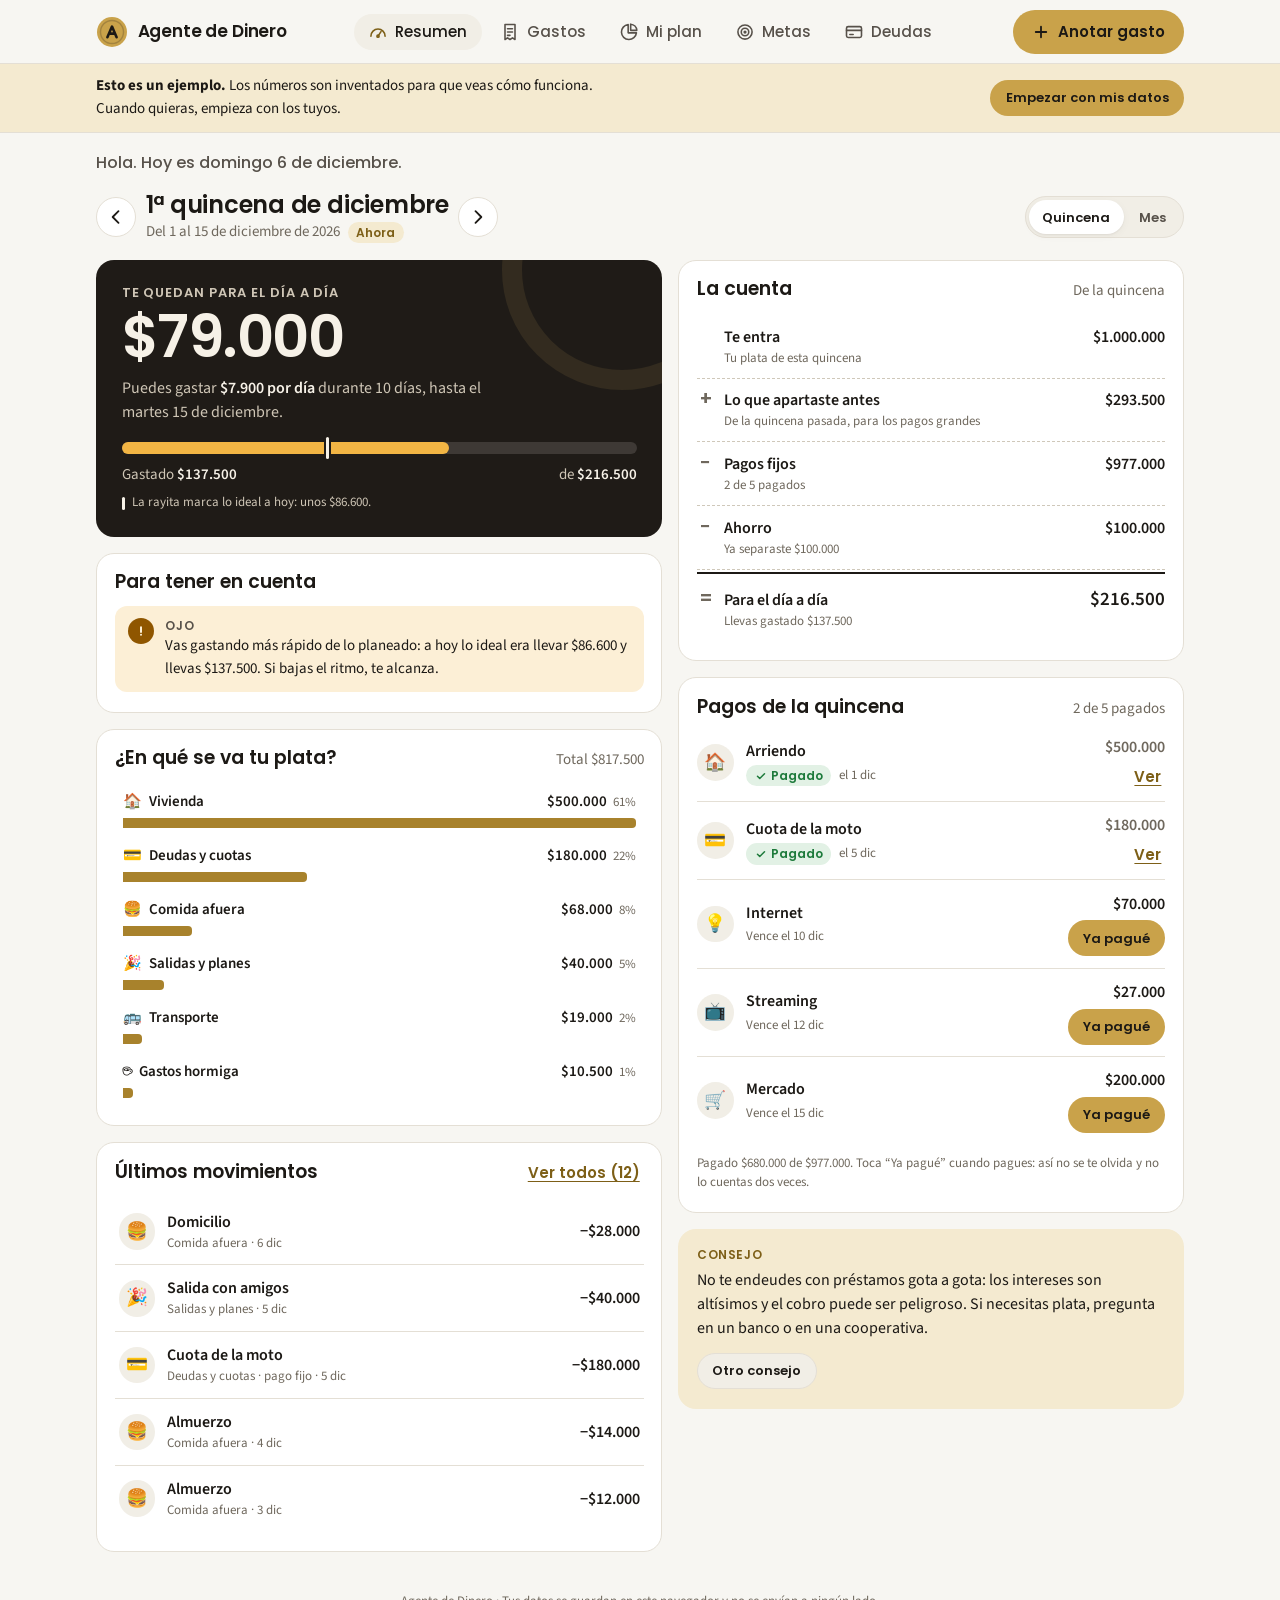
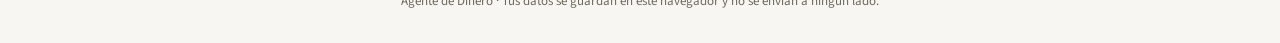
==== commit 95a5e18f: "Agregar deudas, topes, mes a mes, recordatorios y modo app - Deudas: saldo, cuota (escrita o ligada " ====
--- a/index.html
+++ b/index.html
@@ -8,6 +8,9 @@
 <meta name="description" content="Organiza tu plata por quincenas: lo que ganas, tus pagos fijos, tus gastos del día a día y tus metas de ahorro.">
 <meta name="theme-color" content="#f7f6f2" media="(prefers-color-scheme: light)">
 <meta name="theme-color" content="#161313" media="(prefers-color-scheme: dark)">
+<link rel="manifest" href="manifest.webmanifest">
+<link rel="icon" href="icono.svg" type="image/svg+xml">
+<link rel="apple-touch-icon" href="icono-180.png">
 <link rel="preconnect" href="https://fonts.googleapis.com">
 <link rel="preconnect" href="https://fonts.gstatic.com" crossorigin>
 <link rel="stylesheet" href="https://fonts.googleapis.com/css2?family=Poppins:wght@500;600;700&family=Source+Sans+3:wght@400;600;700&display=swap">
@@ -22,7 +25,7 @@
       <svg class="marca-logo" viewBox="0 0 32 32" aria-hidden="true">
         <circle class="logo-moneda" cx="16" cy="16" r="15"/>
         <circle class="logo-borde" cx="16" cy="16" r="11.5"/>
-        <path class="logo-letra" d="M19.6 11.6a5.6 5.6 0 1 0 0 8.8"/>
+        <path class="logo-letra" d="M11.4 21.2L16 10.6l4.6 10.6M13.1 17.6h5.8"/>
       </svg>
       <span class="marca-nombre">Agente de Dinero</span>
     </a>
@@ -44,6 +47,10 @@
         <svg viewBox="0 0 24 24" aria-hidden="true"><circle cx="12" cy="12" r="8.5"/><circle cx="12" cy="12" r="4.5"/><circle cx="12" cy="12" r="1"/></svg>
         <span>Metas</span>
       </a>
+      <a class="pestana" href="#deudas" data-vista="deudas">
+        <svg viewBox="0 0 24 24" aria-hidden="true"><rect x="3" y="5.5" width="18" height="13" rx="2"/><path d="M3 10h18M7 15h4"/></svg>
+        <span>Deudas</span>
+      </a>
     </nav>
 
     <button type="button" class="btn btn-primario btn-anotar" data-accion="anotar">
@@ -63,6 +70,13 @@
 <div class="aviso aviso-alerta" id="aviso-guardado" hidden>
   <div class="aviso-in">
     <p id="aviso-guardado-texto">Este navegador no deja guardar tus datos. Antes de cerrar, descarga una copia desde <a href="#plan">Mi plan</a>.</p>
+  </div>
+</div>
+
+<div class="aviso aviso-pagos" id="aviso-pagos" hidden>
+  <div class="aviso-in">
+    <p id="aviso-pagos-texto"></p>
+    <a class="btn btn-sutil btn-chico" href="#resumen">Ver pagos</a>
   </div>
 </div>
 
@@ -172,6 +186,24 @@
             <p class="ahorro-salida" id="ahorro-salida"></p>
           </div>
         </section>
+
+        <section class="tarjeta paso" aria-labelledby="t-paso-4">
+          <div class="paso-cabeza">
+            <span class="paso-num" aria-hidden="true">4</span>
+            <div>
+              <h2 id="t-paso-4">¿Le pones tope a algo? <span class="opcional">(opcional)</span></h2>
+              <p>Un máximo al mes para lo que más se te va, como comida afuera o gastos hormiga. Te avisamos cuando vayas llegando.</p>
+            </div>
+          </div>
+          <div class="sugerencias" id="sugerencias-topes" aria-label="Agregar rápido"></div>
+          <div class="filas" id="lista-topes"></div>
+          <div class="paso-pie">
+            <button type="button" class="btn btn-sutil btn-chico" data-accion="agregar-tope">
+              <svg viewBox="0 0 24 24" aria-hidden="true"><path d="M12 5v14M5 12h14"/></svg>
+              Agregar tope
+            </button>
+          </div>
+        </section>
       </div>
 
       <aside class="plan-resultado">
@@ -195,6 +227,7 @@
           <input type="text" id="nombre" maxlength="30" autocomplete="given-name" placeholder="Para saludarte">
         </div>
         <div class="datos-botones">
+          <button type="button" class="btn btn-sutil" data-accion="calendario" id="btn-calendario">Recordatorios para mi calendario</button>
           <button type="button" class="btn btn-sutil" data-accion="exportar" id="btn-exportar">Descargar una copia</button>
           <label class="btn btn-sutil" for="importar-archivo">Restaurar una copia</label>
           <input type="file" id="importar-archivo" class="sr-only" accept="application/json,.json">
@@ -217,6 +250,21 @@
       </button>
     </div>
     <div id="metas-cuerpo"></div>
+  </section>
+
+  <!-- DEUDAS -->
+  <section class="vista" id="vista-deudas" aria-labelledby="t-deudas" hidden>
+    <div class="vista-cabeza vista-cabeza-accion">
+      <div>
+        <h1 id="t-deudas">Deudas</h1>
+        <p>Anota lo que debes: tarjetas, créditos, préstamos. Te decimos cuándo terminas y por cuál empezar.</p>
+      </div>
+      <button type="button" class="btn btn-primario" data-accion="nueva-deuda">
+        <svg viewBox="0 0 24 24" aria-hidden="true"><path d="M12 5v14M5 12h14"/></svg>
+        Agregar deuda
+      </button>
+    </div>
+    <div id="deudas-cuerpo"></div>
   </section>
 
 </main>
@@ -352,6 +400,55 @@
   </form>
 </dialog>
 
+<!-- DIÁLOGO: DEUDA -->
+<dialog class="dialogo" id="dlg-deuda" aria-labelledby="dlg-deuda-titulo">
+  <form class="dialogo-form" id="form-deuda" novalidate>
+    <div class="dialogo-cabeza">
+      <h2 id="dlg-deuda-titulo">Agregar deuda</h2>
+      <button type="button" class="btn-icono" data-accion="cerrar-dialogo" aria-label="Cerrar">
+        <svg viewBox="0 0 24 24" aria-hidden="true"><path d="M6 6l12 12M18 6L6 18"/></svg>
+      </button>
+    </div>
+    <div class="dialogo-cuerpo">
+      <div class="campo">
+        <label for="deuda-nombre">¿Qué deuda es?</label>
+        <input type="text" id="deuda-nombre" maxlength="40" placeholder="Ej: Tarjeta de crédito">
+      </div>
+      <div class="campo">
+        <label for="deuda-saldo" id="deuda-saldo-label">¿Cuánto debes hoy?</label>
+        <div class="campo-plata">
+          <span aria-hidden="true">$</span>
+          <input type="text" id="deuda-saldo" inputmode="numeric" autocomplete="off" placeholder="0" data-monto>
+        </div>
+        <p class="ayuda">Míralo en el extracto o en la app del banco.</p>
+      </div>
+      <div class="campo">
+        <label for="deuda-fijo">¿La cuota ya está en tus pagos fijos?</label>
+        <select id="deuda-fijo"></select>
+      </div>
+      <div class="campos-2">
+        <div class="campo" id="deuda-cuota-campo">
+          <label for="deuda-cuota">Cuota al mes</label>
+          <div class="campo-plata">
+            <span aria-hidden="true">$</span>
+            <input type="text" id="deuda-cuota" inputmode="numeric" autocomplete="off" placeholder="0" data-monto>
+          </div>
+        </div>
+        <div class="campo">
+          <label for="deuda-tasa">Interés <span class="opcional">(% E.A.)</span></label>
+          <input type="number" id="deuda-tasa" min="0" max="200" step="0.1" inputmode="decimal" placeholder="Ej: 28">
+        </div>
+      </div>
+      <p class="ayuda">El interés efectivo anual (E.A.) sale en el extracto. Si no lo sabes, déjalo vacío.</p>
+      <p class="error" id="deuda-error" role="alert" hidden></p>
+    </div>
+    <div class="dialogo-pie">
+      <button type="button" class="btn btn-peligro-texto" data-accion="eliminar-deuda" id="deuda-eliminar" hidden>Borrar deuda</button>
+      <button type="submit" class="btn btn-primario">Guardar</button>
+    </div>
+  </form>
+</dialog>
+
 <!-- DIÁLOGO: CONFIRMAR -->
 <dialog class="dialogo dialogo-chico" id="dlg-confirmar" aria-labelledby="conf-titulo" aria-describedby="conf-texto">
   <form class="dialogo-form" method="dialog">
--- a/estilos.css
+++ b/estilos.css
@@ -30,6 +30,7 @@
   --bad-soft: #fbe4e1;
   --on-bad: #ffffff;
   --barra-dato: #a8822c;
+  --columna-otra: #d8ccb2;
   --seg-fijos: #eb6834;
   --seg-ahorro: #2a78d6;
   --seg-libre: #c9a24a;
@@ -96,6 +97,7 @@
     --bad-soft: #3e2220;
     --on-bad: #1c1915;
     --barra-dato: #c79f4a;
+  --columna-otra: #4f463d;
     --seg-fijos: #d95926;
     --seg-ahorro: #3987e5;
     --seg-libre: #b08a36;
@@ -143,6 +145,7 @@
   --bad-soft: #3e2220;
   --on-bad: #1c1915;
   --barra-dato: #c79f4a;
+  --columna-otra: #4f463d;
   --seg-fijos: #d95926;
   --seg-ahorro: #3987e5;
   --seg-libre: #b08a36;
@@ -441,6 +444,7 @@
   stroke: var(--on-accent);
   stroke-width: 2.6;
   stroke-linecap: round;
+  stroke-linejoin: round;
 }
 
 .pestanas {
@@ -491,6 +495,10 @@
 
 .aviso-alerta {
   background: var(--bad-soft);
+}
+
+.aviso-pagos {
+  background: var(--warn-soft);
 }
 
 .aviso-in {
@@ -1320,6 +1328,10 @@
   order: 3;
 }
 
+.gastos-aside .r-mes {
+  order: 4;
+}
+
 .filtros {
   display: flex;
   flex-wrap: wrap;
@@ -1772,6 +1784,15 @@
   display: grid;
   align-items: end;
   gap: 1rem;
+}
+
+.datos-grid > * {
+  min-width: 0;
+}
+
+.datos-botones .btn {
+  white-space: normal;
+  text-align: center;
 }
 
 .datos-botones {
@@ -2198,7 +2219,7 @@
     bottom: 0;
     left: 0;
     display: grid;
-    grid-template-columns: repeat(4, minmax(0, 1fr));
+    grid-template-columns: repeat(5, minmax(0, 1fr));
     gap: 0;
     margin: 0;
     padding-bottom: env(safe-area-inset-bottom, 0px);
@@ -2307,6 +2328,30 @@
 
 /* ---------- Pantallas grandes ---------- */
 
+/* Tableta: cinco pestañas sin iconos y el botón de anotar solo con el + */
+@media (min-width: 760px) and (max-width: 1023.98px) {
+  .pestana {
+    padding-inline: 0.7rem;
+  }
+
+  .pestana svg {
+    display: none;
+  }
+
+  .btn-anotar {
+    padding-inline: 0.8rem;
+  }
+
+  .btn-anotar span {
+    position: absolute;
+    width: 1px;
+    height: 1px;
+    overflow: hidden;
+    clip: rect(0 0 0 0);
+    white-space: nowrap;
+  }
+}
+
 @media (min-width: 760px) {
   .datos-grid {
     grid-template-columns: minmax(0, 18rem) minmax(0, 1fr);
@@ -2367,3 +2412,91 @@
     scroll-behavior: auto !important;
   }
 }
+
+/* ---------- Mes a mes ---------- */
+
+.columnas {
+  display: flex;
+  align-items: flex-end;
+  gap: 6px;
+  height: 140px;
+  border-bottom: 1px solid var(--line-strong);
+}
+
+.columna {
+  display: flex;
+  flex: 1;
+  flex-direction: column;
+  align-items: center;
+  justify-content: flex-end;
+  min-width: 0;
+  height: 100%;
+}
+
+.columna-valor {
+  margin-bottom: 3px;
+  color: var(--ink-2);
+  font-size: 0.6875rem;
+  font-variant-numeric: tabular-nums;
+  white-space: nowrap;
+}
+
+.columna-barra {
+  display: block;
+  width: 100%;
+  max-width: 24px;
+  min-height: 2px;
+  border-radius: 4px 4px 0 0;
+  background: var(--columna-otra);
+}
+
+.columna[data-actual] .columna-barra {
+  background: var(--barra-dato);
+}
+
+.columna[data-actual] .columna-valor {
+  color: var(--ink);
+  font-weight: 700;
+}
+
+.columnas-meses {
+  display: flex;
+  gap: 6px;
+  margin-top: 0.3rem;
+}
+
+.columnas-meses span {
+  flex: 1;
+  color: var(--ink-3);
+  font-size: 0.75rem;
+  text-align: center;
+}
+
+.comparacion {
+  margin: 0.9rem 0 0;
+  font-size: var(--fs-sm);
+}
+
+.cambios {
+  display: grid;
+  gap: 0.2rem;
+  margin: 0.5rem 0 0;
+  padding: 0;
+  color: var(--ink-2);
+  font-size: var(--fs-sm);
+  list-style: none;
+}
+
+/* ---------- Deudas ---------- */
+
+.estrategia {
+  margin-bottom: 1rem;
+}
+
+.estrategia h2 {
+  margin-bottom: 0.75rem;
+}
+
+.nota-deudas {
+  margin-top: 1rem;
+}
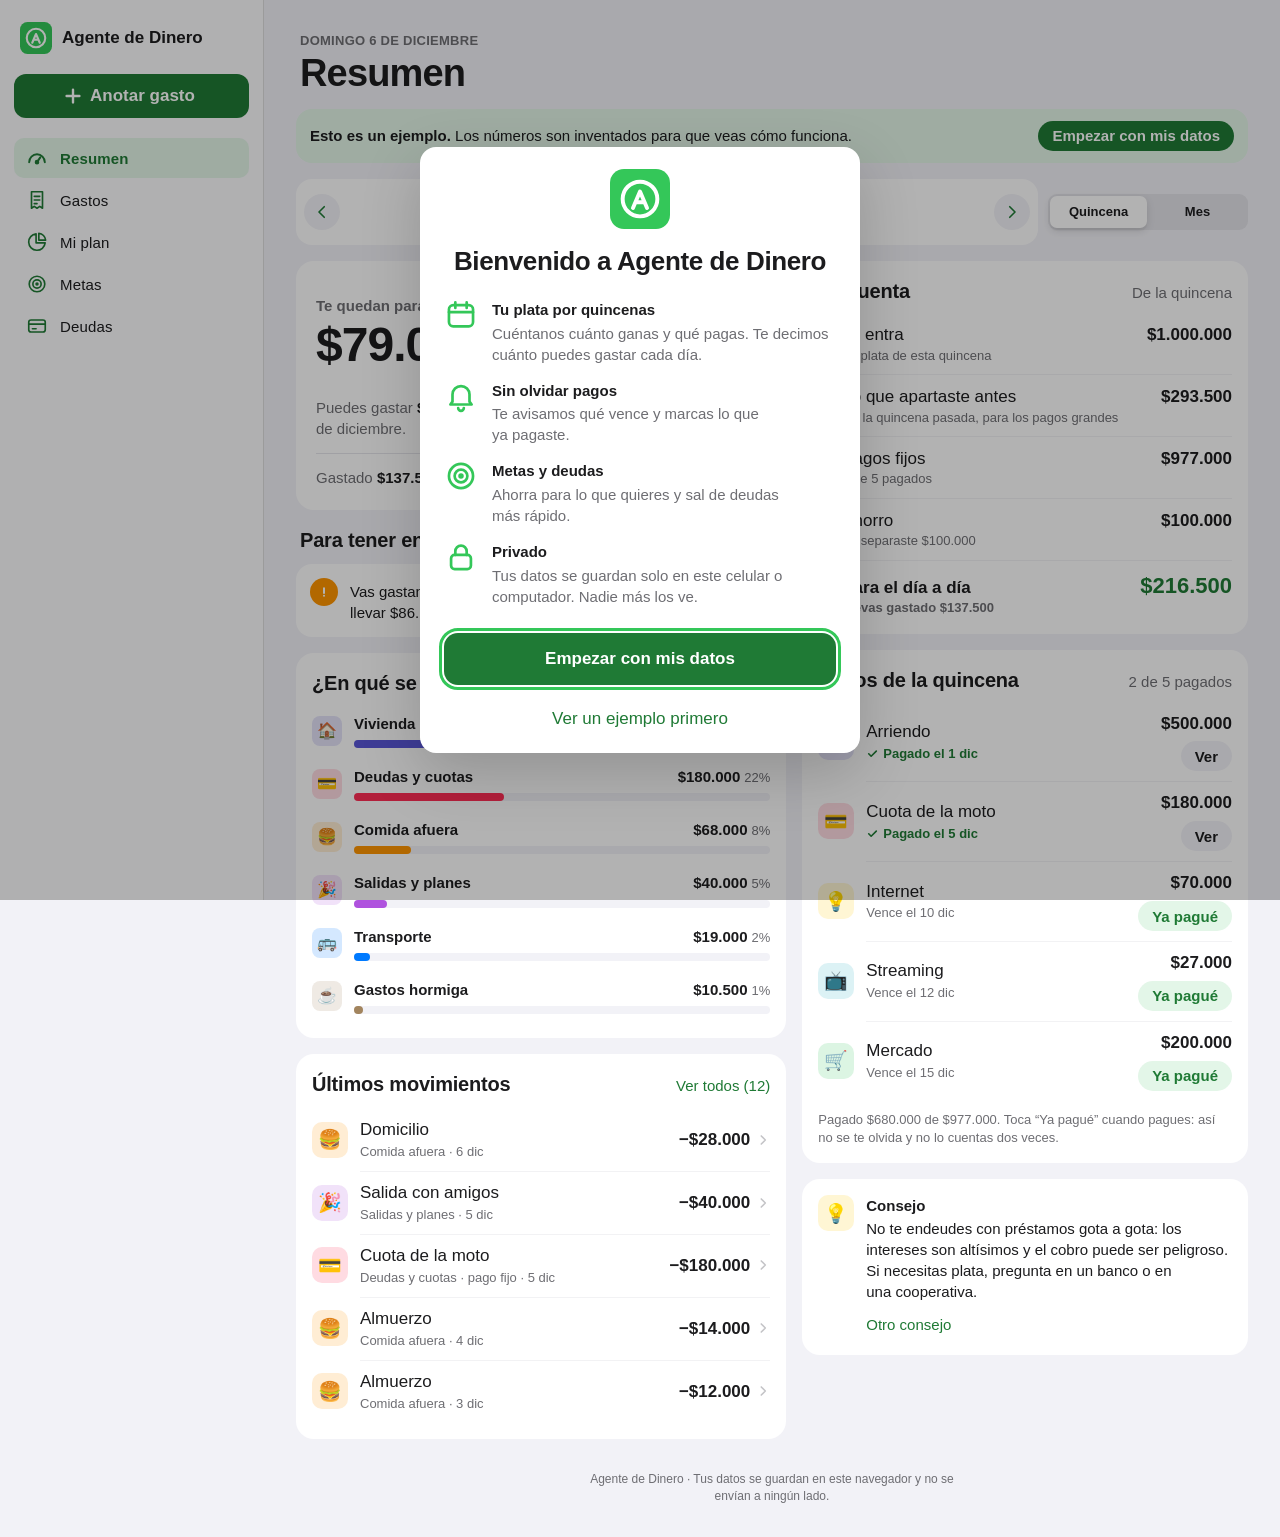
==== commit c215ddb2: "Rediseño estilo Apple en blanco y verde, más rápido y fácil de usar Diseño - Letra del sistema (San " ====
--- a/index.html
+++ b/index.html
@@ -5,34 +5,42 @@
 <meta name="viewport" content="width=device-width, initial-scale=1, viewport-fit=cover">
 <title>Agente de Dinero</title>
 <meta name="claude:viewport-fit-sides" content="cover">
-<meta name="description" content="Organiza tu plata por quincenas: lo que ganas, tus pagos fijos, tus gastos del día a día y tus metas de ahorro.">
-<meta name="theme-color" content="#f7f6f2" media="(prefers-color-scheme: light)">
-<meta name="theme-color" content="#161313" media="(prefers-color-scheme: dark)">
+<meta name="description" content="Organiza tu plata por quincenas: lo que ganas, tus pagos fijos, tus gastos, tus metas y tus deudas.">
+<meta name="color-scheme" content="light">
+<meta name="theme-color" content="#f2f2f7">
+<meta name="apple-mobile-web-app-capable" content="yes">
+<meta name="mobile-web-app-capable" content="yes">
+<meta name="apple-mobile-web-app-status-bar-style" content="default">
+<meta name="apple-mobile-web-app-title" content="Agente">
 <link rel="manifest" href="manifest.webmanifest">
 <link rel="icon" href="icono.svg" type="image/svg+xml">
 <link rel="apple-touch-icon" href="icono-180.png">
-<link rel="preconnect" href="https://fonts.googleapis.com">
-<link rel="preconnect" href="https://fonts.gstatic.com" crossorigin>
-<link rel="stylesheet" href="https://fonts.googleapis.com/css2?family=Poppins:wght@500;600;700&family=Source+Sans+3:wght@400;600;700&display=swap">
 <link rel="stylesheet" href="estilos.css">
 </head>
 
 <body>
 
-<header class="barra">
+<header class="barra" id="barra">
   <div class="barra-in">
-    <a class="marca" href="#resumen">
-      <svg class="marca-logo" viewBox="0 0 32 32" aria-hidden="true">
-        <circle class="logo-moneda" cx="16" cy="16" r="15"/>
-        <circle class="logo-borde" cx="16" cy="16" r="11.5"/>
-        <path class="logo-letra" d="M11.4 21.2L16 10.6l4.6 10.6M13.1 17.6h5.8"/>
+    <a class="marca" href="#resumen" aria-label="Agente de Dinero, ir al resumen">
+      <svg class="marca-logo" viewBox="0 0 64 64" aria-hidden="true">
+        <rect width="64" height="64" rx="15" class="logo-fondo"/>
+        <circle cx="32" cy="32" r="18.5" class="logo-trazo"/>
+        <path d="M24.5 41.5L32 24l7.5 17.5M27.2 35.5h9.6" class="logo-trazo"/>
       </svg>
       <span class="marca-nombre">Agente de Dinero</span>
     </a>
 
+    <p class="barra-titulo" id="barra-titulo" aria-hidden="true"></p>
+
+    <button type="button" class="btn-anotar" data-accion="anotar">
+      <svg viewBox="0 0 24 24" aria-hidden="true"><path d="M12 5v14M5 12h14"/></svg>
+      <span>Anotar gasto</span>
+    </button>
+
     <nav class="pestanas" aria-label="Secciones">
       <a class="pestana" href="#resumen" data-vista="resumen">
-        <svg viewBox="0 0 24 24" aria-hidden="true"><path d="M3.5 17a8.5 8.5 0 1 1 17 0"/><path d="M12 17l3.6-5.4"/><circle cx="12" cy="17" r="1.3"/></svg>
+        <svg viewBox="0 0 24 24" aria-hidden="true"><path d="M3.5 16.5a8.5 8.5 0 1 1 17 0"/><path d="M12 16.5l3.6-5.2"/><circle cx="12" cy="16.5" r="1.4"/></svg>
         <span>Resumen</span>
       </a>
       <a class="pestana" href="#gastos" data-vista="gastos">
@@ -48,50 +56,40 @@
         <span>Metas</span>
       </a>
       <a class="pestana" href="#deudas" data-vista="deudas">
-        <svg viewBox="0 0 24 24" aria-hidden="true"><rect x="3" y="5.5" width="18" height="13" rx="2"/><path d="M3 10h18M7 15h4"/></svg>
+        <svg viewBox="0 0 24 24" aria-hidden="true"><rect x="3" y="5.5" width="18" height="13" rx="2.5"/><path d="M3 10h18M7 15h4"/></svg>
         <span>Deudas</span>
       </a>
     </nav>
-
-    <button type="button" class="btn btn-primario btn-anotar" data-accion="anotar">
-      <svg viewBox="0 0 24 24" aria-hidden="true"><path d="M12 5v14M5 12h14"/></svg>
-      <span>Anotar gasto</span>
-    </button>
   </div>
 </header>
 
-<div class="aviso aviso-ejemplo" id="aviso-ejemplo" hidden>
-  <div class="aviso-in">
-    <p><strong>Esto es un ejemplo.</strong> Los números son inventados para que veas cómo funciona. Cuando quieras, empieza con los tuyos.</p>
-    <button type="button" class="btn btn-primario btn-chico" data-accion="empezar">Empezar con mis datos</button>
+<main class="contenido" id="contenido">
+
+  <div class="cargando" id="cargando" role="status">
+    <span class="cargando-ruedita" aria-hidden="true"></span>
+    <p>Cargando tus cuentas…</p>
   </div>
-</div>
-
-<div class="aviso aviso-alerta" id="aviso-guardado" hidden>
-  <div class="aviso-in">
-    <p id="aviso-guardado-texto">Este navegador no deja guardar tus datos. Antes de cerrar, descarga una copia desde <a href="#plan">Mi plan</a>.</p>
-  </div>
-</div>
-
-<div class="aviso aviso-pagos" id="aviso-pagos" hidden>
-  <div class="aviso-in">
-    <p id="aviso-pagos-texto"></p>
-    <a class="btn btn-sutil btn-chico" href="#resumen">Ver pagos</a>
-  </div>
-</div>
-
-<main class="contenido" id="contenido">
-
-  <div class="cargando" id="cargando" role="status">
-    <span class="cargando-punto" aria-hidden="true"></span>
-    <p>Cargando tus cuentas…</p>
+
+  <!-- Avisos: se muestran debajo del título de la sección abierta -->
+  <div class="avisos" id="avisos">
+    <div class="aviso aviso-ejemplo" id="aviso-ejemplo" hidden>
+      <p><strong>Esto es un ejemplo.</strong> Los números son inventados para que veas cómo funciona.</p>
+      <button type="button" class="btn-capsula btn-capsula-fuerte" data-accion="empezar">Empezar con mis datos</button>
+    </div>
+    <div class="aviso aviso-alerta" id="aviso-guardado" hidden>
+      <p id="aviso-guardado-texto">Este navegador no deja guardar tus datos. Antes de cerrar, descarga una copia desde Mi plan.</p>
+    </div>
+    <div class="aviso aviso-pagos" id="aviso-pagos" hidden>
+      <p id="aviso-pagos-texto"></p>
+      <a class="btn-capsula" href="#resumen">Ver pagos</a>
+    </div>
   </div>
 
   <!-- RESUMEN -->
   <section class="vista" id="vista-resumen" aria-labelledby="t-resumen" hidden>
     <div class="vista-cabeza">
-      <p class="saludo" id="saludo">Hola</p>
-      <h1 class="sr-only" id="t-resumen">Resumen</h1>
+      <p class="eyebrow" id="hoy-texto"></p>
+      <h1 class="titulo-grande" id="t-resumen">Resumen</h1>
     </div>
     <div class="periodo-control" data-periodo></div>
     <div id="resumen-cuerpo"></div>
@@ -100,8 +98,8 @@
   <!-- GASTOS -->
   <section class="vista" id="vista-gastos" aria-labelledby="t-gastos" hidden>
     <div class="vista-cabeza">
-      <h1 id="t-gastos">Gastos</h1>
-      <p>Todo lo que anotas: gastos, ingresos extra y lo que separas para tus metas.</p>
+      <h1 class="titulo-grande" id="t-gastos">Gastos</h1>
+      <p class="subtitulo">Todo lo que anotas, día por día.</p>
     </div>
     <div class="periodo-control" data-periodo></div>
     <div class="gastos-grid">
@@ -114,126 +112,84 @@
             <button type="button" role="radio" data-accion="filtro-tipo" data-tipo="ahorro">Ahorro</button>
           </div>
           <label class="sr-only" for="filtro-cat">Categoría</label>
-          <select id="filtro-cat" class="select-chico"></select>
+          <select id="filtro-cat" class="selector"></select>
         </div>
         <div id="gastos-cuerpo"></div>
       </div>
-      <aside class="gastos-aside" id="gastos-aside" aria-label="Totales del periodo"></aside>
+      <div class="gastos-aside" id="gastos-aside"></div>
     </div>
   </section>
 
   <!-- MI PLAN -->
   <section class="vista" id="vista-plan" aria-labelledby="t-plan" hidden>
     <div class="vista-cabeza">
-      <h1 id="t-plan">Mi plan</h1>
-      <p>Llénalo una vez y cámbialo cuando algo cambie. Con esto la página calcula cuánto puedes gastar cada quincena.</p>
+      <h1 class="titulo-grande" id="t-plan">Mi plan</h1>
+      <p class="subtitulo">Llénalo una vez y cámbialo cuando algo cambie. Con esto calculamos cuánto puedes gastar.</p>
     </div>
 
     <div class="plan-grid">
       <div class="plan-pasos">
 
-        <section class="tarjeta paso" aria-labelledby="t-paso-1">
-          <div class="paso-cabeza">
-            <span class="paso-num" aria-hidden="true">1</span>
-            <div>
-              <h2 id="t-paso-1">¿Cuánto ganas?</h2>
-              <p>Tu sueldo y cualquier otra plata que te entre seguido. Pon lo que recibes cada vez que te pagan.</p>
-            </div>
-          </div>
-          <div class="filas" id="lista-ingresos"></div>
-          <div class="paso-pie">
-            <button type="button" class="btn btn-sutil btn-chico" data-accion="agregar-ingreso">
-              <svg viewBox="0 0 24 24" aria-hidden="true"><path d="M12 5v14M5 12h14"/></svg>
-              Agregar ingreso
-            </button>
-            <p class="paso-total" id="total-ingresos"></p>
-          </div>
-        </section>
-
-        <section class="tarjeta paso" aria-labelledby="t-paso-2">
-          <div class="paso-cabeza">
-            <span class="paso-num" aria-hidden="true">2</span>
-            <div>
-              <h2 id="t-paso-2">¿Qué pagas sí o sí?</h2>
-              <p>Arriendo, servicios, cuotas, mercado… lo que pagas cada mes o cada quincena aunque no quieras.</p>
-            </div>
-          </div>
-          <div class="sugerencias" id="sugerencias-fijos" aria-label="Agregar rápido"></div>
-          <div class="filas" id="lista-fijos"></div>
-          <div class="paso-pie">
-            <button type="button" class="btn btn-sutil btn-chico" data-accion="agregar-fijo">
-              <svg viewBox="0 0 24 24" aria-hidden="true"><path d="M12 5v14M5 12h14"/></svg>
-              Agregar otro pago
-            </button>
-            <p class="paso-total" id="total-fijos"></p>
-          </div>
-        </section>
-
-        <section class="tarjeta paso" aria-labelledby="t-paso-3">
-          <div class="paso-cabeza">
-            <span class="paso-num" aria-hidden="true">3</span>
-            <div>
-              <h2 id="t-paso-3">¿Cuánto vas a ahorrar?</h2>
-              <p>Sepáralo apenas te paguen, antes de gastar. Empieza con 10%; si no alcanza, con 5% también se puede.</p>
-            </div>
-          </div>
-          <div class="ahorro-control">
-            <label for="ahorro-pct">Porcentaje de lo que ganas</label>
+        <section class="grupo" aria-labelledby="t-paso-1">
+          <h2 class="grupo-titulo" id="t-paso-1"><span class="paso-num" aria-hidden="true">1</span>¿Cuánto ganas?</h2>
+          <div class="lista" id="lista-ingresos"></div>
+          <p class="grupo-pie" id="pie-ingresos"></p>
+        </section>
+
+        <section class="grupo" aria-labelledby="t-paso-2">
+          <h2 class="grupo-titulo" id="t-paso-2"><span class="paso-num" aria-hidden="true">2</span>¿Qué pagas sí o sí?</h2>
+          <div class="chips" id="sugerencias-fijos" aria-label="Agregar rápido"></div>
+          <div class="lista" id="lista-fijos"></div>
+          <p class="grupo-pie" id="pie-fijos"></p>
+        </section>
+
+        <section class="grupo" aria-labelledby="t-paso-3">
+          <h2 class="grupo-titulo" id="t-paso-3"><span class="paso-num" aria-hidden="true">3</span>¿Cuánto vas a ahorrar?</h2>
+          <div class="tarjeta ahorro-control">
             <div class="ahorro-fila">
+              <label class="sr-only" for="ahorro-pct">Porcentaje de lo que ganas</label>
               <input type="range" id="ahorro-pct" min="0" max="40" step="1" value="10">
               <output id="ahorro-valor" for="ahorro-pct">10%</output>
             </div>
             <p class="ahorro-salida" id="ahorro-salida"></p>
           </div>
-        </section>
-
-        <section class="tarjeta paso" aria-labelledby="t-paso-4">
-          <div class="paso-cabeza">
-            <span class="paso-num" aria-hidden="true">4</span>
-            <div>
-              <h2 id="t-paso-4">¿Le pones tope a algo? <span class="opcional">(opcional)</span></h2>
-              <p>Un máximo al mes para lo que más se te va, como comida afuera o gastos hormiga. Te avisamos cuando vayas llegando.</p>
-            </div>
-          </div>
-          <div class="sugerencias" id="sugerencias-topes" aria-label="Agregar rápido"></div>
-          <div class="filas" id="lista-topes"></div>
-          <div class="paso-pie">
-            <button type="button" class="btn btn-sutil btn-chico" data-accion="agregar-tope">
-              <svg viewBox="0 0 24 24" aria-hidden="true"><path d="M12 5v14M5 12h14"/></svg>
-              Agregar tope
-            </button>
-          </div>
+          <p class="grupo-pie">Sepáralo apenas te paguen, antes de gastar. Empieza con 10%; si no alcanza, con 5% también se puede.</p>
+        </section>
+
+        <section class="grupo" aria-labelledby="t-paso-4">
+          <h2 class="grupo-titulo" id="t-paso-4"><span class="paso-num" aria-hidden="true">4</span>Topes <span class="opcional">(opcional)</span></h2>
+          <div class="chips" id="sugerencias-topes" aria-label="Agregar rápido"></div>
+          <div class="lista" id="lista-topes"></div>
+          <p class="grupo-pie">Un máximo al mes para lo que más se te va. Te avisamos cuando vayas llegando.</p>
         </section>
       </div>
 
       <aside class="plan-resultado">
         <section class="tarjeta" aria-labelledby="t-reparto">
-          <h2 id="t-reparto">Así se reparte tu plata</h2>
+          <h2 class="tarjeta-titulo" id="t-reparto">Así se reparte tu plata</h2>
           <div id="reparto"></div>
         </section>
         <section class="tarjeta" aria-labelledby="t-diagnostico">
-          <h2 id="t-diagnostico">¿Cómo va tu plan?</h2>
+          <h2 class="tarjeta-titulo" id="t-diagnostico">¿Cómo va tu plan?</h2>
           <ul class="avisos-lista" id="diagnostico"></ul>
         </section>
       </aside>
     </div>
 
-    <section class="tarjeta datos" aria-labelledby="t-datos">
-      <h2 id="t-datos">Tus datos</h2>
-      <p class="datos-donde" id="datos-donde"></p>
-      <div class="datos-grid">
-        <div class="campo">
-          <label for="nombre">¿Cómo te llamas? <span class="opcional">(opcional)</span></label>
-          <input type="text" id="nombre" maxlength="30" autocomplete="given-name" placeholder="Para saludarte">
-        </div>
-        <div class="datos-botones">
-          <button type="button" class="btn btn-sutil" data-accion="calendario" id="btn-calendario">Recordatorios para mi calendario</button>
-          <button type="button" class="btn btn-sutil" data-accion="exportar" id="btn-exportar">Descargar una copia</button>
-          <label class="btn btn-sutil" for="importar-archivo">Restaurar una copia</label>
-          <input type="file" id="importar-archivo" class="sr-only" accept="application/json,.json">
-          <button type="button" class="btn btn-peligro" data-accion="borrar-todo">Borrar todo</button>
-        </div>
-      </div>
+    <section class="grupo datos" aria-labelledby="t-datos">
+      <h2 class="grupo-titulo" id="t-datos">Tus datos</h2>
+      <div class="lista">
+        <div class="fila fila-campo">
+          <label for="nombre">Tu nombre</label>
+          <input type="text" id="nombre" maxlength="30" autocomplete="given-name" placeholder="Opcional">
+        </div>
+        <button type="button" class="fila fila-accion" data-accion="calendario" id="btn-calendario">Recordatorios para mi calendario</button>
+        <button type="button" class="fila fila-accion" data-accion="exportar" id="btn-exportar">Descargar una copia</button>
+        <label class="fila fila-accion" for="importar-archivo">Restaurar una copia</label>
+        <input type="file" id="importar-archivo" class="sr-only" accept="application/json,.json">
+        <button type="button" class="fila fila-accion fila-peligro" data-accion="borrar-todo">Borrar todo</button>
+      </div>
+      <p class="grupo-pie" id="datos-donde"></p>
     </section>
   </section>
 
@@ -241,12 +197,11 @@
   <section class="vista" id="vista-metas" aria-labelledby="t-metas" hidden>
     <div class="vista-cabeza vista-cabeza-accion">
       <div>
-        <h1 id="t-metas">Metas de ahorro</h1>
-        <p>Ponle nombre a lo que quieres lograr. Una plata con nombre es más difícil de gastar.</p>
-      </div>
-      <button type="button" class="btn btn-primario" data-accion="nueva-meta">
+        <h1 class="titulo-grande" id="t-metas">Metas</h1>
+        <p class="subtitulo">Ponle nombre a lo que quieres lograr. Una plata con nombre es más difícil de gastar.</p>
+      </div>
+      <button type="button" class="btn-redondo" data-accion="nueva-meta" aria-label="Nueva meta">
         <svg viewBox="0 0 24 24" aria-hidden="true"><path d="M12 5v14M5 12h14"/></svg>
-        Nueva meta
       </button>
     </div>
     <div id="metas-cuerpo"></div>
@@ -256,12 +211,11 @@
   <section class="vista" id="vista-deudas" aria-labelledby="t-deudas" hidden>
     <div class="vista-cabeza vista-cabeza-accion">
       <div>
-        <h1 id="t-deudas">Deudas</h1>
-        <p>Anota lo que debes: tarjetas, créditos, préstamos. Te decimos cuándo terminas y por cuál empezar.</p>
-      </div>
-      <button type="button" class="btn btn-primario" data-accion="nueva-deuda">
+        <h1 class="titulo-grande" id="t-deudas">Deudas</h1>
+        <p class="subtitulo">Tarjetas, créditos, préstamos. Te decimos cuándo terminas y por cuál empezar.</p>
+      </div>
+      <button type="button" class="btn-redondo" data-accion="nueva-deuda" aria-label="Agregar deuda">
         <svg viewBox="0 0 24 24" aria-hidden="true"><path d="M12 5v14M5 12h14"/></svg>
-        Agregar deuda
       </button>
     </div>
     <div id="deudas-cuerpo"></div>
@@ -273,28 +227,57 @@
   <p>Agente de Dinero · Tus datos se guardan en <span data-donde>este navegador</span> y no se envían a ningún lado.</p>
 </footer>
 
-<!-- DIÁLOGO: ANOTAR GASTO / INGRESO / PAGO -->
-<dialog class="dialogo" id="dlg-mov" aria-labelledby="dlg-mov-titulo">
-  <form class="dialogo-form" id="form-mov" novalidate>
-    <div class="dialogo-cabeza">
-      <h2 id="dlg-mov-titulo">Anotar gasto</h2>
-      <button type="button" class="btn-icono" data-accion="cerrar-dialogo" aria-label="Cerrar">
-        <svg viewBox="0 0 24 24" aria-hidden="true"><path d="M6 6l12 12M18 6L6 18"/></svg>
-      </button>
-    </div>
-    <div class="dialogo-cuerpo">
-      <div class="segmento segmento-ancho" role="radiogroup" aria-label="Tipo" id="mov-tipo">
+<!-- HOJA: BIENVENIDA -->
+<dialog class="hoja hoja-bienvenida" id="dlg-bienvenida" aria-labelledby="bienvenida-titulo">
+  <div class="bienvenida">
+    <svg class="bienvenida-logo" viewBox="0 0 64 64" aria-hidden="true">
+      <rect width="64" height="64" rx="15" class="logo-fondo"/>
+      <circle cx="32" cy="32" r="18.5" class="logo-trazo"/>
+      <path d="M24.5 41.5L32 24l7.5 17.5M27.2 35.5h9.6" class="logo-trazo"/>
+    </svg>
+    <h2 id="bienvenida-titulo">Bienvenido a Agente de Dinero</h2>
+    <ul class="bienvenida-lista">
+      <li>
+        <svg viewBox="0 0 24 24" aria-hidden="true"><rect x="3.5" y="5" width="17" height="15" rx="3"/><path d="M3.5 10h17M8 3v4M16 3v4"/></svg>
+        <div><strong>Tu plata por quincenas</strong><p>Cuéntanos cuánto ganas y qué pagas. Te decimos cuánto puedes gastar cada día.</p></div>
+      </li>
+      <li>
+        <svg viewBox="0 0 24 24" aria-hidden="true"><path d="M6 16V11a6 6 0 0 1 12 0v5l1.5 2h-15z"/><path d="M10 20.5a2 2 0 0 0 4 0"/></svg>
+        <div><strong>Sin olvidar pagos</strong><p>Te avisamos qué vence y marcas lo que ya pagaste.</p></div>
+      </li>
+      <li>
+        <svg viewBox="0 0 24 24" aria-hidden="true"><circle cx="12" cy="12" r="8.5"/><circle cx="12" cy="12" r="4.5"/><circle cx="12" cy="12" r="1"/></svg>
+        <div><strong>Metas y deudas</strong><p>Ahorra para lo que quieres y sal de deudas más rápido.</p></div>
+      </li>
+      <li>
+        <svg viewBox="0 0 24 24" aria-hidden="true"><rect x="5" y="10.5" width="14" height="10" rx="2.5"/><path d="M8 10.5V8a4 4 0 0 1 8 0v2.5"/></svg>
+        <div><strong>Privado</strong><p id="bienvenida-privado">Tus datos se guardan solo en este navegador. Nadie más los ve.</p></div>
+      </li>
+    </ul>
+    <button type="button" class="btn btn-primario btn-grande" data-accion="empezar">Empezar con mis datos</button>
+    <button type="button" class="enlace enlace-centrado" data-accion="ver-ejemplo">Ver un ejemplo primero</button>
+  </div>
+</dialog>
+
+<!-- HOJA: ANOTAR GASTO / INGRESO / PAGO -->
+<dialog class="hoja" id="dlg-mov" aria-labelledby="dlg-mov-titulo">
+  <form class="hoja-form" id="form-mov" novalidate>
+    <div class="hoja-cabeza">
+      <button type="button" class="hoja-boton" data-accion="cerrar-dialogo">Cancelar</button>
+      <h2 class="hoja-titulo" id="dlg-mov-titulo">Anotar gasto</h2>
+      <button type="submit" class="hoja-boton hoja-boton-fuerte" id="mov-guardar">Guardar</button>
+    </div>
+    <div class="hoja-cuerpo">
+      <div class="segmento" role="radiogroup" aria-label="Tipo" id="mov-tipo">
         <button type="button" role="radio" data-accion="mov-tipo" data-tipo="gasto">Gasto</button>
         <button type="button" role="radio" data-accion="mov-tipo" data-tipo="ingreso">Ingreso extra</button>
       </div>
-      <p class="nota-pago" id="mov-fijo-info" hidden></p>
-
-      <div class="campo">
-        <label for="mov-monto">¿Cuánto?</label>
-        <div class="campo-plata campo-plata-grande">
-          <span aria-hidden="true">$</span>
-          <input type="text" id="mov-monto" inputmode="numeric" autocomplete="off" placeholder="0" data-monto>
-        </div>
+      <p class="nota-hoja" id="mov-fijo-info" hidden></p>
+
+      <div class="monto-grande">
+        <label class="sr-only" for="mov-monto">¿Cuánto?</label>
+        <span aria-hidden="true">$</span>
+        <input type="text" id="mov-monto" inputmode="numeric" autocomplete="off" placeholder="0" data-monto data-autoancho>
       </div>
 
       <fieldset class="campo" id="mov-categorias">
@@ -313,28 +296,63 @@
         </div>
       </div>
       <p class="error" id="mov-error" role="alert" hidden></p>
-    </div>
-    <div class="dialogo-pie">
-      <button type="button" class="btn btn-peligro-texto" data-accion="eliminar-mov" id="mov-eliminar" hidden>Eliminar</button>
-      <button type="submit" class="btn btn-primario" id="mov-guardar">Guardar</button>
-    </div>
-  </form>
-</dialog>
-
-<!-- DIÁLOGO: META -->
-<dialog class="dialogo" id="dlg-meta" aria-labelledby="dlg-meta-titulo">
-  <form class="dialogo-form" id="form-meta" novalidate>
-    <div class="dialogo-cabeza">
-      <h2 id="dlg-meta-titulo">Nueva meta</h2>
-      <button type="button" class="btn-icono" data-accion="cerrar-dialogo" aria-label="Cerrar">
-        <svg viewBox="0 0 24 24" aria-hidden="true"><path d="M6 6l12 12M18 6L6 18"/></svg>
-      </button>
-    </div>
-    <div class="dialogo-cuerpo">
+      <button type="button" class="btn-eliminar" data-accion="eliminar-mov" id="mov-eliminar" hidden>Eliminar</button>
+    </div>
+  </form>
+</dialog>
+
+<!-- HOJA: INGRESO, PAGO FIJO O TOPE DEL PLAN -->
+<dialog class="hoja" id="dlg-item" aria-labelledby="dlg-item-titulo">
+  <form class="hoja-form" id="form-item" novalidate>
+    <div class="hoja-cabeza">
+      <button type="button" class="hoja-boton" data-accion="cerrar-dialogo">Cancelar</button>
+      <h2 class="hoja-titulo" id="dlg-item-titulo">Ingreso</h2>
+      <button type="submit" class="hoja-boton hoja-boton-fuerte" id="item-guardar">Guardar</button>
+    </div>
+    <div class="hoja-cuerpo">
+      <div class="campo" id="item-nombre-campo">
+        <label for="item-nombre" id="item-nombre-label">Nombre</label>
+        <input type="text" id="item-nombre" maxlength="40">
+      </div>
+      <div class="campo" id="item-cat-campo">
+        <label for="item-cat">Categoría</label>
+        <select id="item-cat"></select>
+      </div>
+      <div class="campo">
+        <label for="item-monto" id="item-monto-label">¿Cuánto?</label>
+        <div class="campo-plata">
+          <span aria-hidden="true">$</span>
+          <input type="text" id="item-monto" inputmode="numeric" autocomplete="off" placeholder="0" data-monto>
+        </div>
+      </div>
+      <div class="campo" id="item-frec-campo">
+        <span class="campo-etiqueta" id="item-frec-label">¿Cada cuánto?</span>
+        <div class="segmento" role="radiogroup" aria-labelledby="item-frec-label" id="item-frec"></div>
+      </div>
+      <div class="campo" id="item-dia-campo">
+        <label for="item-dia">Día de pago</label>
+        <input type="number" id="item-dia" min="1" max="31" step="1" inputmode="numeric">
+      </div>
+      <p class="nota-hoja" id="item-ayuda"></p>
+      <p class="error" id="item-error" role="alert" hidden></p>
+      <button type="button" class="btn-eliminar" data-accion="eliminar-item" id="item-eliminar" hidden>Quitar</button>
+    </div>
+  </form>
+</dialog>
+
+<!-- HOJA: META -->
+<dialog class="hoja" id="dlg-meta" aria-labelledby="dlg-meta-titulo">
+  <form class="hoja-form" id="form-meta" novalidate>
+    <div class="hoja-cabeza">
+      <button type="button" class="hoja-boton" data-accion="cerrar-dialogo">Cancelar</button>
+      <h2 class="hoja-titulo" id="dlg-meta-titulo">Nueva meta</h2>
+      <button type="submit" class="hoja-boton hoja-boton-fuerte" id="meta-guardar">Guardar</button>
+    </div>
+    <div class="hoja-cuerpo">
       <div class="campo">
         <label for="meta-nombre">¿Para qué estás ahorrando?</label>
         <input type="text" id="meta-nombre" maxlength="40" placeholder="Ej: Fondo de emergencia">
-        <div class="sugerencias sugerencias-chicas" id="meta-sugerencias"></div>
+        <div class="chips chips-chicas" id="meta-sugerencias"></div>
       </div>
       <div class="campos-2">
         <div class="campo">
@@ -357,59 +375,49 @@
         <input type="date" id="meta-fecha">
       </div>
       <p class="error" id="meta-error" role="alert" hidden></p>
-    </div>
-    <div class="dialogo-pie">
-      <button type="button" class="btn btn-peligro-texto" data-accion="eliminar-meta" id="meta-eliminar" hidden>Eliminar meta</button>
-      <button type="submit" class="btn btn-primario">Guardar</button>
-    </div>
-  </form>
-</dialog>
-
-<!-- DIÁLOGO: ABONAR / SACAR DE UNA META -->
-<dialog class="dialogo" id="dlg-abono" aria-labelledby="dlg-abono-titulo">
-  <form class="dialogo-form" id="form-abono" novalidate>
-    <div class="dialogo-cabeza">
-      <h2 id="dlg-abono-titulo">Abonar</h2>
-      <button type="button" class="btn-icono" data-accion="cerrar-dialogo" aria-label="Cerrar">
-        <svg viewBox="0 0 24 24" aria-hidden="true"><path d="M6 6l12 12M18 6L6 18"/></svg>
-      </button>
-    </div>
-    <div class="dialogo-cuerpo">
-      <div class="segmento segmento-ancho" role="radiogroup" aria-label="¿Qué quieres hacer?">
+      <button type="button" class="btn-eliminar" data-accion="eliminar-meta" id="meta-eliminar" hidden>Borrar meta</button>
+    </div>
+  </form>
+</dialog>
+
+<!-- HOJA: ABONAR O SACAR DE UNA META -->
+<dialog class="hoja" id="dlg-abono" aria-labelledby="dlg-abono-titulo">
+  <form class="hoja-form" id="form-abono" novalidate>
+    <div class="hoja-cabeza">
+      <button type="button" class="hoja-boton" data-accion="cerrar-dialogo">Cancelar</button>
+      <h2 class="hoja-titulo" id="dlg-abono-titulo">Abonar</h2>
+      <button type="submit" class="hoja-boton hoja-boton-fuerte" id="abono-guardar">Guardar</button>
+    </div>
+    <div class="hoja-cuerpo">
+      <div class="segmento" role="radiogroup" aria-label="¿Qué quieres hacer?">
         <button type="button" role="radio" data-accion="abono-modo" data-modo="ahorro">Abonar</button>
         <button type="button" role="radio" data-accion="abono-modo" data-modo="retiro">Sacar</button>
       </div>
-      <div class="campo">
-        <label for="abono-monto">¿Cuánto?</label>
-        <div class="campo-plata campo-plata-grande">
-          <span aria-hidden="true">$</span>
-          <input type="text" id="abono-monto" inputmode="numeric" autocomplete="off" placeholder="0" data-monto>
-        </div>
-        <p class="ayuda" id="abono-ayuda"></p>
-      </div>
+      <div class="monto-grande">
+        <label class="sr-only" for="abono-monto">¿Cuánto?</label>
+        <span aria-hidden="true">$</span>
+        <input type="text" id="abono-monto" inputmode="numeric" autocomplete="off" placeholder="0" data-monto data-autoancho>
+      </div>
+      <p class="nota-hoja nota-centrada" id="abono-ayuda"></p>
       <div class="campo">
         <label for="abono-fecha">Fecha</label>
         <input type="date" id="abono-fecha">
       </div>
       <p class="error" id="abono-error" role="alert" hidden></p>
-    </div>
-    <div class="dialogo-pie">
-      <button type="button" class="btn btn-peligro-texto" data-accion="eliminar-abono" id="abono-eliminar" hidden>Eliminar</button>
-      <button type="submit" class="btn btn-primario">Guardar</button>
-    </div>
-  </form>
-</dialog>
-
-<!-- DIÁLOGO: DEUDA -->
-<dialog class="dialogo" id="dlg-deuda" aria-labelledby="dlg-deuda-titulo">
-  <form class="dialogo-form" id="form-deuda" novalidate>
-    <div class="dialogo-cabeza">
-      <h2 id="dlg-deuda-titulo">Agregar deuda</h2>
-      <button type="button" class="btn-icono" data-accion="cerrar-dialogo" aria-label="Cerrar">
-        <svg viewBox="0 0 24 24" aria-hidden="true"><path d="M6 6l12 12M18 6L6 18"/></svg>
-      </button>
-    </div>
-    <div class="dialogo-cuerpo">
+      <button type="button" class="btn-eliminar" data-accion="eliminar-abono" id="abono-eliminar" hidden>Eliminar</button>
+    </div>
+  </form>
+</dialog>
+
+<!-- HOJA: DEUDA -->
+<dialog class="hoja" id="dlg-deuda" aria-labelledby="dlg-deuda-titulo">
+  <form class="hoja-form" id="form-deuda" novalidate>
+    <div class="hoja-cabeza">
+      <button type="button" class="hoja-boton" data-accion="cerrar-dialogo">Cancelar</button>
+      <h2 class="hoja-titulo" id="dlg-deuda-titulo">Agregar deuda</h2>
+      <button type="submit" class="hoja-boton hoja-boton-fuerte" id="deuda-guardar">Guardar</button>
+    </div>
+    <div class="hoja-cuerpo">
       <div class="campo">
         <label for="deuda-nombre">¿Qué deuda es?</label>
         <input type="text" id="deuda-nombre" maxlength="40" placeholder="Ej: Tarjeta de crédito">
@@ -441,24 +449,21 @@
       </div>
       <p class="ayuda">El interés efectivo anual (E.A.) sale en el extracto. Si no lo sabes, déjalo vacío.</p>
       <p class="error" id="deuda-error" role="alert" hidden></p>
-    </div>
-    <div class="dialogo-pie">
-      <button type="button" class="btn btn-peligro-texto" data-accion="eliminar-deuda" id="deuda-eliminar" hidden>Borrar deuda</button>
-      <button type="submit" class="btn btn-primario">Guardar</button>
-    </div>
-  </form>
-</dialog>
-
-<!-- DIÁLOGO: CONFIRMAR -->
-<dialog class="dialogo dialogo-chico" id="dlg-confirmar" aria-labelledby="conf-titulo" aria-describedby="conf-texto">
-  <form class="dialogo-form" method="dialog">
-    <div class="dialogo-cuerpo">
+      <button type="button" class="btn-eliminar" data-accion="eliminar-deuda" id="deuda-eliminar" hidden>Borrar deuda</button>
+    </div>
+  </form>
+</dialog>
+
+<!-- ALERTA: CONFIRMAR -->
+<dialog class="alerta-ios" id="dlg-confirmar" aria-labelledby="conf-titulo" aria-describedby="conf-texto">
+  <form method="dialog">
+    <div class="alerta-ios-cuerpo">
       <h2 id="conf-titulo">¿Seguro?</h2>
       <p id="conf-texto"></p>
     </div>
-    <div class="dialogo-pie">
-      <button type="submit" class="btn btn-sutil" value="no">Cancelar</button>
-      <button type="submit" class="btn btn-peligro" value="si" id="conf-si">Sí, borrar</button>
+    <div class="alerta-ios-botones">
+      <button type="submit" class="alerta-ios-boton" value="no">Cancelar</button>
+      <button type="submit" class="alerta-ios-boton alerta-ios-peligro" value="si" id="conf-si">Sí, borrar</button>
     </div>
   </form>
 </dialog>
--- a/estilos.css
+++ b/estilos.css
@@ -1,171 +1,51 @@
 /* ==========================================================================
    Agente de Dinero — estilos
-   Diseño: app de bolsillo. En el celular, una sola columna con las pestañas
-   abajo y el botón "Anotar gasto" siempre a mano; en pantallas grandes,
-   cabecera con pestañas y dos columnas. Usa el dorado y la Poppins de Bethel.
+   Estilo Apple: letra del sistema (San Francisco en iPhone y Mac), fondo gris
+   muy claro con tarjetas blancas, títulos grandes, listas como las de
+   Ajustes, hojas que suben desde abajo y anillos de progreso. Siempre en
+   blanco con verde. En el celular, pestañas abajo; en pantallas grandes,
+   menú lateral como en las apps de Mac.
    ========================================================================== */
 
 :root {
-  /* Color (modo claro) */
-  --bg: #f7f6f2;
-  --surface: #ffffff;
-  --surface-2: #f1eee6;
-  --raised: #ffffff;
-  --ink: #1c1915;
-  --ink-2: #57514a;
-  --ink-3: #6f685d;
-  --line: #e4dfd5;
-  --line-strong: #cfc8ba;
-  --accent: #c9a24a;          /* dorado Bethel: rellenos y botones */
-  --accent-hover: #b8913a;
-  --accent-ink: #7d5f17;      /* dorado oscuro para texto */
-  --accent-soft: #f4ead0;
-  --on-accent: #1c1915;
-  --focus: #7d5f17;
-  --good: #1d7a3b;
-  --good-soft: #e2f1e5;
-  --warn: #8f5600;
-  --warn-soft: #fcefd6;
-  --bad: #b3261e;
-  --bad-soft: #fbe4e1;
-  --on-bad: #ffffff;
-  --barra-dato: #a8822c;
-  --columna-otra: #d8ccb2;
-  --seg-fijos: #eb6834;
-  --seg-ahorro: #2a78d6;
-  --seg-libre: #c9a24a;
-  --seg-fijos-ink: #1c1915;
-  --seg-ahorro-ink: #ffffff;
-  --seg-libre-ink: #1c1915;
-  --hero-bg: #1f1b17;
-  --hero-ink: #f6f1e7;
-  --hero-ink-2: #cfc6b6;
-  --hero-accent: #dcb862;
-  --hero-track: rgb(246 241 231 / 0.14);
-  --hero-warn: #f2b544;
-  --hero-bad: #f2867a;
-  --toast-bg: #1c1915;
-  --toast-ink: #f7f6f2;
-  --toast-accion: #dcb862;
-  --scrim: rgb(28 25 21 / 0.5);
-  --shadow-1: 0 1px 2px rgb(28 25 21 / 0.06), 0 2px 8px rgb(28 25 21 / 0.04);
-  --shadow-2: 0 12px 32px rgb(28 25 21 / 0.2);
-
-  /* Tipografía */
-  --font-display: "Poppins", ui-sans-serif, system-ui, -apple-system, "Segoe UI", Roboto, sans-serif;
-  --font-body: "Source Sans 3", ui-sans-serif, system-ui, -apple-system, "Segoe UI", Roboto, sans-serif;
-  --fs-xs: 0.8125rem;
-  --fs-sm: 0.9375rem;
-  --fs-md: 1rem;
-  --fs-lg: 1.1875rem;
-  --fs-xl: 1.5rem;
-  --fs-2xl: 1.875rem;
-  --fs-hero: clamp(2.6rem, 11vw, 3.6rem);
+  color-scheme: light;
+
+  /* Colores */
+  --fondo: #f2f2f7;
+  --blanco: #ffffff;
+  --relleno: #f2f2f7;            /* campos y controles sobre blanco */
+  --relleno-fuerte: #e5e5ea;
+  --texto: #1c1c1e;
+  --texto-2: #6e6e73;
+  --separador: #e5e5ea;
+  --verde: #34c759;              /* verde de Apple: anillos, barras, iconos */
+  --verde-fuerte: #1f7a35;       /* verde para letras y botones (se lee bien) */
+  --verde-suave: #e3f6e8;
+  --naranja: #ff9500;
+  --naranja-texto: #c93400;
+  --naranja-suave: #fff2e0;
+  --rojo: #ff3b30;
+  --rojo-texto: #d70015;
+  --rojo-suave: #ffe9e7;
+  --azul: #007aff;
+  --azul-texto: #0062cc;
+  --azul-suave: #e5f0ff;
+  --gris-barra: #d1d1d6;
+  --vidrio: rgba(249, 249, 249, 0.82);
+  --sombra-flotante: 0 10px 28px rgba(31, 122, 53, 0.32), 0 2px 6px rgba(0, 0, 0, 0.08);
+  --sombra-hoja: 0 20px 60px rgba(0, 0, 0, 0.18);
+
+  /* Letras: las del sistema (San Francisco en Apple) */
+  --letra: -apple-system, BlinkMacSystemFont, "SF Pro Text", "Segoe UI", Roboto, "Helvetica Neue", Arial, sans-serif;
+  --letra-titulos: -apple-system, BlinkMacSystemFont, "SF Pro Display", "Segoe UI", Roboto, "Helvetica Neue", Arial, sans-serif;
+  --letra-numeros: ui-rounded, "SF Pro Rounded", -apple-system, BlinkMacSystemFont, "Segoe UI", Roboto, "Helvetica Neue", Arial, sans-serif;
 
   /* Forma */
-  --r-lg: 18px;
-  --r-md: 12px;
-  --r-sm: 8px;
-  --tab-h: 64px;
-  --ancho: 1120px;
-
-  color-scheme: light;
-}
-
-@media (prefers-color-scheme: dark) {
-  :root:not([data-theme="light"]) {
-    --bg: #161313;
-    --surface: #201c19;
-    --surface-2: #2a2521;
-    --raised: #3a332c;
-    --ink: #f3eee6;
-    --ink-2: #c9c0b2;
-    --ink-3: #a29888;
-    --line: #362f29;
-    --line-strong: #4b423a;
-    --accent: #d2ad55;
-    --accent-hover: #ddb966;
-    --accent-ink: #e2c47c;
-    --accent-soft: #3a3122;
-    --on-accent: #1c1915;
-    --focus: #e2c47c;
-    --good: #6fcf8a;
-    --good-soft: #1d3324;
-    --warn: #f2b544;
-    --warn-soft: #3a2e16;
-    --bad: #f2867a;
-    --bad-soft: #3e2220;
-    --on-bad: #1c1915;
-    --barra-dato: #c79f4a;
-  --columna-otra: #4f463d;
-    --seg-fijos: #d95926;
-    --seg-ahorro: #3987e5;
-    --seg-libre: #b08a36;
-    --seg-fijos-ink: #1c1915;
-    --seg-ahorro-ink: #10151c;
-    --seg-libre-ink: #1c1915;
-    --hero-bg: #2b241d;
-    --hero-ink: #f6f1e7;
-    --hero-ink-2: #cfc6b6;
-    --hero-accent: #e0bf6a;
-    --hero-track: rgb(246 241 231 / 0.14);
-    --hero-warn: #f2b544;
-    --hero-bad: #f2867a;
-    --toast-bg: #f3eee6;
-    --toast-ink: #1c1915;
-    --toast-accion: #7d5f17;
-    --scrim: rgb(0 0 0 / 0.6);
-    --shadow-1: 0 1px 2px rgb(0 0 0 / 0.35);
-    --shadow-2: 0 14px 40px rgb(0 0 0 / 0.55);
-    color-scheme: dark;
-  }
-}
-
-:root[data-theme="dark"] {
-  --bg: #161313;
-  --surface: #201c19;
-  --surface-2: #2a2521;
-  --raised: #3a332c;
-  --ink: #f3eee6;
-  --ink-2: #c9c0b2;
-  --ink-3: #a29888;
-  --line: #362f29;
-  --line-strong: #4b423a;
-  --accent: #d2ad55;
-  --accent-hover: #ddb966;
-  --accent-ink: #e2c47c;
-  --accent-soft: #3a3122;
-  --on-accent: #1c1915;
-  --focus: #e2c47c;
-  --good: #6fcf8a;
-  --good-soft: #1d3324;
-  --warn: #f2b544;
-  --warn-soft: #3a2e16;
-  --bad: #f2867a;
-  --bad-soft: #3e2220;
-  --on-bad: #1c1915;
-  --barra-dato: #c79f4a;
-  --columna-otra: #4f463d;
-  --seg-fijos: #d95926;
-  --seg-ahorro: #3987e5;
-  --seg-libre: #b08a36;
-  --seg-fijos-ink: #1c1915;
-  --seg-ahorro-ink: #10151c;
-  --seg-libre-ink: #1c1915;
-  --hero-bg: #2b241d;
-  --hero-ink: #f6f1e7;
-  --hero-ink-2: #cfc6b6;
-  --hero-accent: #e0bf6a;
-  --hero-track: rgb(246 241 231 / 0.14);
-  --hero-warn: #f2b544;
-  --hero-bad: #f2867a;
-  --toast-bg: #f3eee6;
-  --toast-ink: #1c1915;
-  --toast-accion: #7d5f17;
-  --scrim: rgb(0 0 0 / 0.6);
-  --shadow-1: 0 1px 2px rgb(0 0 0 / 0.35);
-  --shadow-2: 0 14px 40px rgb(0 0 0 / 0.55);
-  color-scheme: dark;
+  --r-tarjeta: 18px;
+  --r-campo: 12px;
+  --tab-h: 58px;
+  --ancho: 1080px;
+  --lateral: 264px;
 }
 
 /* ---------- Base ---------- */
@@ -184,22 +64,22 @@
 
 body {
   margin: 0;
-  background: var(--bg);
-  color: var(--ink);
-  font-family: var(--font-body);
-  font-size: var(--fs-md);
-  line-height: 1.5;
+  background: var(--fondo);
+  color: var(--texto);
+  font-family: var(--letra);
+  font-size: 17px;
+  line-height: 1.4;
   -webkit-font-smoothing: antialiased;
-}
-
-/* Franja de la muesca del celular, pintada con el fondo */
+  -webkit-tap-highlight-color: transparent;
+}
+
 body::before {
   content: "";
   position: fixed;
   inset: 0 0 auto;
   height: env(safe-area-inset-top, 0px);
   z-index: 30;
-  background: var(--bg);
+  background: var(--fondo);
 }
 
 [hidden] {
@@ -214,15 +94,9 @@
 h1,
 h2,
 h3 {
-  font-family: var(--font-display);
-  font-weight: 600;
-  line-height: 1.2;
   margin: 0;
+  font-family: var(--letra-titulos);
   text-wrap: balance;
-}
-
-h2 {
-  font-size: var(--fs-lg);
 }
 
 p {
@@ -230,12 +104,31 @@
 }
 
 a {
-  color: var(--accent-ink);
+  color: var(--verde-fuerte);
+}
+
+button,
+input,
+select {
+  font: inherit;
+  color: inherit;
+}
+
+button {
+  -webkit-tap-highlight-color: transparent;
 }
 
 :focus-visible {
-  outline: 3px solid var(--focus);
+  outline: 3px solid var(--verde);
   outline-offset: 2px;
+}
+
+/* Las hojas y sus áreas con scroll pueden recibir el foco: no se marcan */
+dialog:focus,
+dialog:focus-visible,
+.bienvenida:focus-visible,
+.hoja-cuerpo:focus-visible {
+  outline: none;
 }
 
 .sr-only {
@@ -250,8 +143,289 @@
   border: 0;
 }
 
-.num {
-  font-variant-numeric: tabular-nums;
+.btn svg,
+.btn-anotar svg,
+.btn-redondo svg,
+.btn-icono svg,
+.btn-capsula svg,
+.pestana svg,
+.chip svg,
+.estado svg,
+.pill svg,
+.fila-chevron,
+.alerta-icono svg,
+.bienvenida-lista svg {
+  fill: none;
+  stroke: currentColor;
+  stroke-linecap: round;
+  stroke-linejoin: round;
+}
+
+/* ---------- Logo ---------- */
+
+.logo-fondo {
+  fill: var(--verde);
+  stroke: none;
+}
+
+.logo-trazo {
+  fill: none;
+  stroke: #ffffff;
+  stroke-width: 4.2;
+  stroke-linecap: round;
+  stroke-linejoin: round;
+}
+
+/* ---------- Barra de arriba y pestañas (celular) ---------- */
+
+.barra {
+  position: sticky;
+  top: env(safe-area-inset-top, 0px);
+  z-index: 20;
+  height: 44px;
+}
+
+.barra::before {
+  content: "";
+  position: absolute;
+  inset: 0;
+  z-index: -1;
+  background: var(--vidrio);
+  border-bottom: 0.5px solid rgba(0, 0, 0, 0.16);
+  -webkit-backdrop-filter: saturate(180%) blur(20px);
+  backdrop-filter: saturate(180%) blur(20px);
+  opacity: 0;
+  transition: opacity 0.2s ease;
+}
+
+.barra[data-compacta]::before {
+  opacity: 1;
+}
+
+.barra-in {
+  position: relative;
+  height: 100%;
+}
+
+.marca {
+  display: none;
+}
+
+.barra-titulo {
+  position: absolute;
+  top: 50%;
+  left: 50%;
+  margin: 0;
+  max-width: 70%;
+  overflow: hidden;
+  font-size: 17px;
+  font-weight: 600;
+  text-overflow: ellipsis;
+  white-space: nowrap;
+  opacity: 0;
+  transform: translate(-50%, -50%);
+  transition: opacity 0.2s ease;
+}
+
+.barra[data-compacta] .barra-titulo {
+  opacity: 1;
+}
+
+.pestanas {
+  position: fixed;
+  right: 0;
+  bottom: 0;
+  left: 0;
+  z-index: 25;
+  display: grid;
+  grid-template-columns: repeat(5, minmax(0, 1fr));
+  padding-top: 6px;
+  padding-bottom: calc(4px + env(safe-area-inset-bottom, 0px));
+  padding-left: env(safe-area-inset-left, 0px);
+  padding-right: env(safe-area-inset-right, 0px);
+  background: var(--vidrio);
+  border-top: 0.5px solid rgba(0, 0, 0, 0.18);
+  -webkit-backdrop-filter: saturate(180%) blur(20px);
+  backdrop-filter: saturate(180%) blur(20px);
+}
+
+.pestana {
+  display: flex;
+  flex-direction: column;
+  align-items: center;
+  gap: 2px;
+  min-height: 48px;
+  color: var(--texto-2);
+  font-size: 10.5px;
+  font-weight: 500;
+  letter-spacing: 0.01em;
+  text-decoration: none;
+}
+
+.pestana svg {
+  width: 27px;
+  height: 27px;
+  stroke-width: 1.8;
+}
+
+.pestana[aria-current="page"] {
+  color: var(--verde-fuerte);
+}
+
+.pestana[aria-current="page"] svg {
+  stroke-width: 2.2;
+}
+
+.btn-anotar {
+  position: fixed;
+  right: max(16px, env(safe-area-inset-right, 0px));
+  bottom: calc(var(--tab-h) + env(safe-area-inset-bottom, 0px) + 14px);
+  z-index: 26;
+  display: inline-flex;
+  align-items: center;
+  gap: 6px;
+  height: 52px;
+  padding: 0 22px 0 16px;
+  border: 0;
+  border-radius: 26px;
+  background: var(--verde-fuerte);
+  color: #ffffff;
+  font-size: 17px;
+  font-weight: 600;
+  box-shadow: var(--sombra-flotante);
+  cursor: pointer;
+  transition: transform 0.15s ease;
+}
+
+.btn-anotar svg {
+  width: 22px;
+  height: 22px;
+  stroke-width: 2.6;
+}
+
+.btn-anotar:active {
+  transform: scale(0.96);
+}
+
+/* ---------- Contenido ---------- */
+
+.contenido {
+  max-width: var(--ancho);
+  margin: 0 auto;
+  padding-block: 4px 24px;
+  padding-left: max(16px, env(safe-area-inset-left, 0px));
+  padding-right: max(16px, env(safe-area-inset-right, 0px));
+}
+
+.cargando {
+  display: grid;
+  place-items: center;
+  gap: 12px;
+  padding-block: 120px;
+  color: var(--texto-2);
+}
+
+.cargando p {
+  margin: 0;
+  font-size: 15px;
+}
+
+.cargando-ruedita {
+  width: 28px;
+  height: 28px;
+  border: 3px solid var(--relleno-fuerte);
+  border-top-color: var(--texto-2);
+  border-radius: 50%;
+  animation: girar 0.8s linear infinite;
+}
+
+@keyframes girar {
+  to {
+    transform: rotate(360deg);
+  }
+}
+
+.vista-cabeza {
+  margin: 0 0 14px;
+  padding-inline: 4px;
+}
+
+.vista-cabeza-accion {
+  display: flex;
+  align-items: flex-end;
+  justify-content: space-between;
+  gap: 12px;
+}
+
+.eyebrow {
+  margin: 0 0 2px;
+  color: var(--texto-2);
+  font-size: 13px;
+  font-weight: 600;
+  letter-spacing: 0.02em;
+  text-transform: uppercase;
+}
+
+.titulo-grande {
+  font-size: 34px;
+  font-weight: 700;
+  line-height: 1.12;
+  letter-spacing: -0.022em;
+}
+
+.subtitulo {
+  max-width: 60ch;
+  margin: 4px 0 0;
+  color: var(--texto-2);
+  font-size: 15px;
+}
+
+.seccion-titulo {
+  margin: 0 0 10px;
+  padding-inline: 4px;
+  font-size: 20px;
+  font-weight: 700;
+  letter-spacing: -0.01em;
+}
+
+/* ---------- Avisos de arriba ---------- */
+
+.avisos {
+  display: grid;
+  gap: 10px;
+  margin: 0 0 16px;
+}
+
+.avisos:not(:has(.aviso:not([hidden]))) {
+  display: none;
+}
+
+.aviso {
+  display: flex;
+  flex-wrap: wrap;
+  align-items: center;
+  justify-content: space-between;
+  gap: 10px 14px;
+  padding: 12px 14px;
+  border-radius: 16px;
+  font-size: 15px;
+}
+
+.aviso p {
+  flex: 1 1 220px;
+  margin: 0;
+}
+
+.aviso-ejemplo {
+  background: var(--verde-suave);
+}
+
+.aviso-alerta {
+  background: var(--rojo-suave);
+}
+
+.aviso-pagos {
+  background: var(--naranja-suave);
 }
 
 /* ---------- Botones ---------- */
@@ -260,339 +434,228 @@
   display: inline-flex;
   align-items: center;
   justify-content: center;
-  gap: 0.45rem;
+  gap: 6px;
   min-height: 44px;
-  padding: 0.55rem 1.15rem;
-  border: 1px solid transparent;
-  border-radius: 999px;
-  font: 600 var(--fs-sm) / 1.2 var(--font-display);
+  padding: 0 20px;
+  border: 0;
+  border-radius: 12px;
+  font-size: 17px;
+  font-weight: 600;
   text-decoration: none;
+  cursor: pointer;
+  transition: transform 0.12s ease, background-color 0.15s ease;
+}
+
+.btn:active {
+  transform: scale(0.97);
+}
+
+.btn svg {
+  width: 20px;
+  height: 20px;
+  stroke-width: 2.4;
+}
+
+.btn-primario {
+  background: var(--verde-fuerte);
+  color: #ffffff;
+}
+
+.btn-sutil {
+  background: var(--verde-suave);
+  color: var(--verde-fuerte);
+}
+
+.btn-chico {
+  min-height: 34px;
+  padding: 0 14px;
+  border-radius: 17px;
+  font-size: 15px;
+}
+
+.btn-grande {
+  width: 100%;
+  min-height: 52px;
+  border-radius: 14px;
+}
+
+.btn-capsula {
+  display: inline-flex;
+  align-items: center;
+  justify-content: center;
+  gap: 4px;
+  min-height: 30px;
+  padding: 0 14px;
+  border: 0;
+  border-radius: 15px;
+  background: var(--verde-suave);
+  color: var(--verde-fuerte);
+  font-size: 15px;
+  font-weight: 600;
   white-space: nowrap;
+  text-decoration: none;
   cursor: pointer;
-  transition: background-color 0.15s, border-color 0.15s, transform 0.1s;
-}
-
-.btn svg,
-.btn-icono svg,
-.pestana svg,
-.chip svg {
-  fill: none;
-  stroke: currentColor;
-  stroke-linecap: round;
-  stroke-linejoin: round;
-}
-
-.btn svg {
-  width: 18px;
-  height: 18px;
-  stroke-width: 2.4;
-}
-
-.btn:active {
-  transform: translateY(1px);
-}
-
-.btn-primario {
-  background: var(--accent);
-  color: var(--on-accent);
-}
-
-.btn-primario:hover {
-  background: var(--accent-hover);
-}
-
-.btn-sutil {
-  background: var(--surface-2);
-  border-color: var(--line);
-  color: var(--ink);
-}
-
-.btn-sutil:hover {
-  border-color: var(--line-strong);
-}
-
-.btn-peligro {
-  background: var(--bad);
-  color: var(--on-bad);
-}
-
-.btn-peligro-texto {
-  background: transparent;
-  color: var(--bad);
-  padding-inline: 0.6rem;
-}
-
-.btn-peligro-texto:hover {
-  background: var(--bad-soft);
-}
-
-.btn-chico {
-  min-height: 36px;
-  padding: 0.35rem 0.9rem;
-  font-size: var(--fs-xs);
-}
-
-.btn-texto {
-  padding: 0.25rem;
-  border: 0;
-  background: none;
-  color: var(--accent-ink);
-  font: 600 var(--fs-sm) / 1.2 var(--font-display);
-  text-decoration: underline;
-  text-underline-offset: 3px;
-  cursor: pointer;
-}
-
-.btn-icono {
+  transition: transform 0.12s ease;
+}
+
+.btn-capsula:active {
+  transform: scale(0.95);
+}
+
+.btn-capsula-fuerte {
+  background: var(--verde-fuerte);
+  color: #ffffff;
+}
+
+.btn-capsula-gris {
+  background: var(--relleno);
+  color: var(--texto);
+}
+
+.btn-redondo {
   display: inline-grid;
   place-items: center;
   flex: none;
   width: 40px;
   height: 40px;
-  padding: 0;
-  border: 1px solid var(--line);
+  border: 0;
   border-radius: 50%;
-  background: var(--surface);
-  color: var(--ink);
+  background: var(--verde-fuerte);
+  color: #ffffff;
   cursor: pointer;
 }
 
+.btn-redondo svg {
+  width: 22px;
+  height: 22px;
+  stroke-width: 2.6;
+}
+
+.btn-icono {
+  display: inline-grid;
+  place-items: center;
+  flex: none;
+  width: 36px;
+  height: 36px;
+  border: 0;
+  border-radius: 50%;
+  background: var(--relleno);
+  color: var(--verde-fuerte);
+  cursor: pointer;
+}
+
 .btn-icono svg {
-  width: 20px;
-  height: 20px;
-  stroke-width: 2.2;
-}
-
-.btn-icono:hover:not(:disabled) {
-  border-color: var(--line-strong);
-}
-
-.btn-icono:disabled {
-  opacity: 0.35;
-  cursor: not-allowed;
-}
-
-.btn-icono-chico {
-  width: 34px;
-  height: 34px;
-  border-color: transparent;
-  background: transparent;
-  color: var(--ink-3);
-}
-
-.btn-icono-chico svg {
   width: 18px;
   height: 18px;
-}
-
-.btn-icono-chico:hover {
-  color: var(--ink);
-  background: var(--surface-2);
-}
-
-/* ---------- Cabecera y pestañas ---------- */
-
-.barra {
-  position: sticky;
-  top: env(safe-area-inset-top, 0px);
-  z-index: 20;
-  background: var(--bg);
-  border-bottom: 1px solid var(--line);
-}
-
-.barra-in {
-  display: flex;
-  align-items: center;
-  gap: 1rem;
-  max-width: var(--ancho);
-  min-height: 60px;
-  margin: 0 auto;
-  padding-block: 0.6rem;
-  padding-left: max(16px, env(safe-area-inset-left, 0px));
-  padding-right: max(16px, env(safe-area-inset-right, 0px));
-}
-
-.marca {
+  stroke-width: 2.2;
+}
+
+.btn-icono:disabled {
+  color: var(--gris-barra);
+  cursor: default;
+}
+
+.enlace {
+  padding: 4px 0;
+  border: 0;
+  background: none;
+  color: var(--verde-fuerte);
+  font-size: 15px;
+  cursor: pointer;
+}
+
+.enlace-centrado {
+  display: block;
+  margin: 10px auto 0;
+  font-size: 17px;
+}
+
+.btn-eliminar {
+  width: 100%;
+  min-height: 48px;
+  margin-top: 4px;
+  border: 0;
+  border-radius: var(--r-campo);
+  background: var(--relleno);
+  color: var(--rojo-texto);
+  font-size: 17px;
+  cursor: pointer;
+}
+
+/* ---------- Pastillas y estados ---------- */
+
+.pill,
+.estado {
   display: inline-flex;
   align-items: center;
-  gap: 0.6rem;
-  color: var(--ink);
-  text-decoration: none;
-  font: 600 1.0625rem / 1 var(--font-display);
-  letter-spacing: -0.01em;
-}
-
-.marca-logo {
-  width: 32px;
-  height: 32px;
-  flex: none;
-}
-
-.logo-moneda {
-  fill: var(--accent);
-}
-
-.logo-borde {
-  fill: none;
-  stroke: var(--on-accent);
-  stroke-opacity: 0.22;
-  stroke-width: 1.4;
-}
-
-.logo-letra {
-  fill: none;
-  stroke: var(--on-accent);
-  stroke-width: 2.6;
-  stroke-linecap: round;
-  stroke-linejoin: round;
-}
-
-.pestanas {
-  display: flex;
-  gap: 0.25rem;
-  margin-inline: auto;
-}
-
-.pestana {
-  display: inline-flex;
-  align-items: center;
-  gap: 0.45rem;
-  padding: 0.5rem 0.9rem;
+  gap: 4px;
+  font-size: 13px;
+  font-weight: 600;
+  white-space: nowrap;
+}
+
+.pill {
+  padding: 3px 10px;
   border-radius: 999px;
-  color: var(--ink-2);
-  font: 500 var(--fs-sm) / 1.2 var(--font-display);
-  text-decoration: none;
-}
-
-.pestana svg {
-  width: 20px;
-  height: 20px;
-  stroke-width: 1.9;
-}
-
-.pestana:hover {
-  color: var(--ink);
-}
-
-.pestana[aria-current="page"] {
-  background: var(--surface-2);
-  color: var(--ink);
-}
-
-.pestana[aria-current="page"] svg {
-  color: var(--accent-ink);
-}
-
-/* ---------- Avisos de arriba ---------- */
-
-.aviso {
-  border-bottom: 1px solid var(--line);
-}
-
-.aviso-ejemplo {
-  background: var(--accent-soft);
-}
-
-.aviso-alerta {
-  background: var(--bad-soft);
-}
-
-.aviso-pagos {
-  background: var(--warn-soft);
-}
-
-.aviso-in {
-  display: flex;
-  flex-wrap: wrap;
-  align-items: center;
-  justify-content: space-between;
-  gap: 0.6rem 1rem;
-  max-width: var(--ancho);
-  margin: 0 auto;
-  padding-block: 0.7rem;
-  padding-left: max(16px, env(safe-area-inset-left, 0px));
-  padding-right: max(16px, env(safe-area-inset-right, 0px));
-}
-
-.aviso-in p {
-  margin: 0;
-  max-width: 72ch;
-  font-size: var(--fs-sm);
-}
-
-/* ---------- Contenido ---------- */
-
-.contenido {
-  max-width: var(--ancho);
-  margin: 0 auto;
-  padding-block: 1.25rem 2rem;
-  padding-left: max(16px, env(safe-area-inset-left, 0px));
-  padding-right: max(16px, env(safe-area-inset-right, 0px));
-}
-
-.cargando {
-  display: grid;
-  place-items: center;
-  gap: 0.75rem;
-  padding-block: 5rem;
-  color: var(--ink-3);
-}
-
-.cargando p {
-  margin: 0;
-}
-
-.cargando-punto {
-  width: 36px;
-  height: 36px;
-  border: 3px solid var(--accent-soft);
-  border-top-color: var(--accent);
-  border-radius: 50%;
-  animation: girar 0.9s linear infinite;
-}
-
-@keyframes girar {
-  to {
-    transform: rotate(360deg);
-  }
-}
-
-.vista-cabeza {
-  margin-bottom: 1.1rem;
-}
-
-.vista-cabeza h1 {
-  margin-bottom: 0.3rem;
-  font-size: var(--fs-2xl);
-  letter-spacing: -0.015em;
-}
-
-.vista-cabeza p {
-  max-width: 62ch;
-  margin: 0;
-  color: var(--ink-2);
-}
-
-.vista-cabeza-accion {
-  display: flex;
-  flex-wrap: wrap;
-  align-items: flex-end;
-  justify-content: space-between;
-  gap: 1rem;
-}
-
-.saludo {
-  margin: 0;
-  color: var(--ink-2);
-  font: 500 var(--fs-md) / 1.3 var(--font-display);
-}
+}
+
+.pill svg,
+.estado svg {
+  width: 13px;
+  height: 13px;
+  stroke-width: 3;
+}
+
+.pill-bien { background: var(--verde-suave); color: var(--verde-fuerte); }
+.pill-ojo { background: var(--naranja-suave); color: var(--naranja-texto); }
+.pill-mal { background: var(--rojo-suave); color: var(--rojo-texto); }
+.pill-gris { background: var(--relleno); color: var(--texto-2); }
+
+.estado {
+  color: var(--texto-2);
+  font-weight: 400;
+}
+
+.estado-bien { color: var(--verde-fuerte); font-weight: 600; }
+.estado-ojo { color: var(--naranja-texto); font-weight: 600; }
+.estado-mal { color: var(--rojo-texto); font-weight: 600; }
+
+/* ---------- Control segmentado ---------- */
+
+.segmento {
+  display: flex;
+  gap: 2px;
+  padding: 2px;
+  border-radius: 9px;
+  background: rgba(118, 118, 128, 0.12);
+}
+
+.segmento button {
+  flex: 1;
+  min-height: 32px;
+  padding: 0 10px;
+  border: 0;
+  border-radius: 7px;
+  background: transparent;
+  color: var(--texto);
+  font-size: 13px;
+  font-weight: 600;
+  white-space: nowrap;
+  cursor: pointer;
+}
+
+.segmento button[aria-checked="true"] {
+  background: #ffffff;
+  box-shadow: 0 3px 8px rgba(0, 0, 0, 0.12), 0 3px 1px rgba(0, 0, 0, 0.04);
+}
+
+/* ---------- Tarjetas y listas ---------- */
 
 .tarjeta {
   min-width: 0;
-  padding: 1.1rem 1.1rem 1.2rem;
-  border: 1px solid var(--line);
-  border-radius: var(--r-lg);
-  background: var(--surface);
+  padding: 16px;
+  border-radius: var(--r-tarjeta);
+  background: var(--blanco);
 }
 
 .tarjeta-cabeza {
@@ -600,181 +663,324 @@
   flex-wrap: wrap;
   align-items: baseline;
   justify-content: space-between;
-  gap: 0.25rem 0.75rem;
-  margin-bottom: 0.75rem;
-}
-
-.cabeza-extra {
-  color: var(--ink-3);
-  font-size: var(--fs-sm);
+  gap: 4px 12px;
+  margin-bottom: 8px;
+}
+
+.tarjeta-titulo {
+  margin: 0 0 10px;
+  font-size: 20px;
+  font-weight: 700;
+  letter-spacing: -0.01em;
+}
+
+.tarjeta-cabeza .tarjeta-titulo {
+  margin: 0;
+}
+
+.tarjeta-extra {
+  color: var(--texto-2);
+  font-size: 15px;
   font-variant-numeric: tabular-nums;
+}
+
+.tarjeta-pie {
+  margin: 10px 0 0;
+  color: var(--texto-2);
+  font-size: 13px;
 }
 
 .ayuda {
   margin: 0;
-  color: var(--ink-3);
-  font-size: var(--fs-sm);
+  color: var(--texto-2);
+  font-size: 15px;
+}
+
+/* Ícono de categoría: cuadro redondeado con el color de la categoría */
+.ico-cat {
+  display: grid;
+  place-items: center;
+  flex: none;
+  width: 36px;
+  height: 36px;
+  border-radius: 10px;
+  background: #f2f2f7;
+  background: color-mix(in srgb, var(--c, #8e8e93) 17%, #ffffff);
+  font-size: 19px;
+  line-height: 1;
+}
+
+.ico-chico {
+  width: 30px;
+  height: 30px;
+  border-radius: 8px;
+  font-size: 16px;
+}
+
+/* Lista estilo Ajustes */
+.lista,
+.tarjeta-lista {
+  overflow: hidden;
+  border-radius: var(--r-tarjeta);
+  background: var(--blanco);
+}
+
+.lista-simple {
+  margin: 0;
+  padding: 0;
+  list-style: none;
+}
+
+.fila {
+  display: flex;
+  align-items: center;
+  gap: 12px;
+  width: 100%;
+  min-height: 52px;
+  margin: 0;
+  padding: 0 0 0 14px;
+  border: 0;
+  background: none;
+  color: inherit;
+  text-align: left;
+  cursor: pointer;
+}
+
+.tarjeta .fila {
+  padding-left: 0;
+}
+
+.fila:active:not(.fila-estatica) {
+  background: var(--relleno);
+}
+
+.fila-estatica {
+  cursor: default;
+}
+
+.fila-cuerpo {
+  display: flex;
+  flex: 1;
+  align-items: center;
+  gap: 10px;
+  min-width: 0;
+  min-height: 52px;
+  padding: 10px 14px 10px 0;
+}
+
+.tarjeta .fila-cuerpo {
+  padding-right: 0;
+}
+
+.lista > .fila + .fila .fila-cuerpo,
+.lista > .fila + .fila.fila-accion,
+.lista-simple > li + li .fila-cuerpo,
+.lista > .fila + .fila.fila-campo {
+  box-shadow: inset 0 0.5px 0 var(--separador);
+}
+
+.lista-simple > li + li > .fila-estatica .fila-cuerpo,
+.lista-simple > li + li.fila .fila-cuerpo {
+  box-shadow: inset 0 0.5px 0 var(--separador);
+}
+
+.fila-textos {
+  display: flex;
+  flex: 1;
+  flex-direction: column;
+  gap: 1px;
+  min-width: 0;
+}
+
+.fila-titulo {
+  overflow-wrap: anywhere;
+  font-size: 17px;
+}
+
+.fila-sub {
+  color: var(--texto-2);
+  font-size: 13px;
+}
+
+.fila-lado {
+  display: flex;
+  align-items: center;
+  gap: 6px;
+  flex: none;
+}
+
+.fila-lado-columna {
+  flex-direction: column;
+  align-items: flex-end;
+  gap: 6px;
+}
+
+.fila-monto {
+  font-variant-numeric: tabular-nums;
+  font-weight: 600;
+  white-space: nowrap;
+}
+
+.fila-monto[data-tipo="ingreso"],
+.fila-monto[data-tipo="retiro"] {
+  color: var(--verde-fuerte);
+}
+
+.fila-monto[data-tipo="ahorro"] {
+  color: var(--azul-texto);
+}
+
+.fila-chevron {
+  width: 14px;
+  height: 14px;
+  color: #c4c4c7;
+  stroke-width: 2.6;
+}
+
+.fila-agregar {
+  color: var(--verde-fuerte);
+}
+
+.fila-agregar .fila-titulo {
+  font-weight: 400;
+}
+
+.ico-agregar {
+  display: grid;
+  place-items: center;
+  flex: none;
+  width: 36px;
+  height: 36px;
+  border-radius: 50%;
+  background: var(--verde-suave);
+}
+
+.ico-agregar svg {
+  width: 18px;
+  height: 18px;
+  fill: none;
+  stroke: currentColor;
+  stroke-width: 2.6;
+  stroke-linecap: round;
+}
+
+.fila-accion {
+  justify-content: flex-start;
+  padding: 14px 16px;
+  color: var(--verde-fuerte);
+  font-size: 17px;
+}
+
+.fila-peligro {
+  color: var(--rojo-texto);
+}
+
+.fila-campo {
+  gap: 12px;
+  padding: 6px 16px;
+  cursor: default;
+}
+
+.fila-campo label {
+  flex: none;
+  font-size: 17px;
+}
+
+.fila-campo input {
+  flex: 1;
+  min-width: 0;
+  min-height: 40px;
+  padding: 0;
+  border: 0;
+  background: transparent;
+  color: var(--texto);
+  font-size: 17px;
+  text-align: right;
+}
+
+.fila-campo input:focus-visible {
+  outline: none;
+}
+
+.fila-campo:focus-within {
+  background: #fbfbfd;
 }
 
 .vacio {
-  padding: 1.75rem 1.25rem;
-  border: 1px dashed var(--line-strong);
-  border-radius: var(--r-lg);
-  color: var(--ink-2);
+  padding: 32px 20px;
+  border-radius: var(--r-tarjeta);
+  background: var(--blanco);
   text-align: center;
+}
+
+.vacio-emoji {
+  display: block;
+  margin-bottom: 8px;
+  font-size: 40px;
 }
 
 .vacio h2,
 .vacio h3 {
-  margin-bottom: 0.35rem;
-  color: var(--ink);
-  font-size: var(--fs-lg);
+  margin-bottom: 6px;
+  font-size: 20px;
+  font-weight: 700;
 }
 
 .vacio p {
-  max-width: 46ch;
-  margin: 0 auto 1rem;
-}
-
-.vacio-botones {
-  display: flex;
-  flex-wrap: wrap;
-  justify-content: center;
-  gap: 0.5rem;
-}
-
-/* ---------- Selector de periodo ---------- */
+  max-width: 42ch;
+  margin: 0 auto 16px;
+  color: var(--texto-2);
+  font-size: 15px;
+}
+
+/* ---------- Periodo ---------- */
 
 .periodo-control {
+  display: grid;
+  gap: 10px;
+  margin: 0 0 16px;
+}
+
+.periodo {
+  display: flex;
+  align-items: center;
+  gap: 8px;
+  padding: 8px;
+  border-radius: 16px;
+  background: var(--blanco);
+}
+
+.periodo-texto {
+  flex: 1;
+  min-width: 0;
+  text-align: center;
+}
+
+.periodo-nombre {
+  font-size: 17px;
+  font-weight: 600;
+  letter-spacing: -0.01em;
+}
+
+.periodo-rango {
   display: flex;
   flex-wrap: wrap;
   align-items: center;
-  justify-content: space-between;
-  gap: 0.75rem 1rem;
-  margin-bottom: 1rem;
-}
-
-.periodo {
+  justify-content: center;
+  gap: 2px 8px;
+  margin: 2px 0 0;
+  color: var(--texto-2);
+  font-size: 13px;
+}
+
+.periodo-opciones {
   display: flex;
   align-items: center;
-  gap: 0.6rem;
-  min-width: 0;
-}
-
-.periodo-texto {
-  min-width: 0;
-}
-
-.periodo-nombre {
-  font-size: var(--fs-xl);
-  letter-spacing: -0.01em;
-}
-
-.periodo-rango {
-  display: flex;
-  flex-wrap: wrap;
-  align-items: center;
-  gap: 0.2rem 0.5rem;
-  margin: 0.1rem 0 0;
-  color: var(--ink-3);
-  font-size: var(--fs-sm);
-}
-
-.periodo-opciones {
-  display: flex;
-  flex-wrap: wrap;
-  align-items: center;
-  gap: 0.5rem 0.75rem;
-}
-
-/* ---------- Control segmentado ---------- */
-
-.segmento {
-  display: inline-flex;
-  gap: 2px;
-  padding: 3px;
-  border: 1px solid var(--line);
-  border-radius: 999px;
-  background: var(--surface-2);
-}
-
-.segmento button {
-  min-height: 34px;
-  padding: 0.45rem 0.85rem;
-  border: 0;
-  border-radius: 999px;
-  background: transparent;
-  color: var(--ink-2);
-  font: 600 var(--fs-xs) / 1 var(--font-display);
-  cursor: pointer;
-}
-
-.segmento button[aria-checked="true"] {
-  background: var(--raised);
-  color: var(--ink);
-  box-shadow: var(--shadow-1);
-}
-
-.segmento-ancho {
-  display: flex;
-}
-
-.segmento-ancho button {
+  gap: 12px;
+}
+
+.periodo-opciones .segmento {
   flex: 1;
-  min-height: 40px;
-  font-size: var(--fs-sm);
-}
-
-/* ---------- Pastillas de estado ---------- */
-
-.pill {
-  display: inline-flex;
-  align-items: center;
-  gap: 0.25rem;
-  padding: 0.12rem 0.55rem;
-  border-radius: 999px;
-  font: 600 0.75rem / 1.45 var(--font-display);
-  white-space: nowrap;
-}
-
-.pill svg {
-  width: 12px;
-  height: 12px;
-  fill: none;
-  stroke: currentColor;
-  stroke-width: 3;
-  stroke-linecap: round;
-  stroke-linejoin: round;
-}
-
-.pill-bien {
-  background: var(--good-soft);
-  color: var(--good);
-}
-
-.pill-ojo {
-  background: var(--warn-soft);
-  color: var(--warn);
-}
-
-.pill-mal {
-  background: var(--bad-soft);
-  color: var(--bad);
-}
-
-.pill-neutro {
-  background: var(--surface-2);
-  color: var(--ink-2);
-}
-
-.pill-acento {
-  background: var(--accent-soft);
-  color: var(--accent-ink);
-}
-
-button.pill {
-  border: 0;
-  cursor: pointer;
 }
 
 /* ---------- Resumen ---------- */
@@ -782,7 +988,7 @@
 .resumen-grid {
   display: flex;
   flex-direction: column;
-  gap: 1rem;
+  gap: 16px;
 }
 
 .resumen-col {
@@ -797,131 +1003,142 @@
 .r-ultimos { order: 6; }
 .r-consejo { order: 7; }
 
-/* Tarjeta principal: "te quedan" */
 .hero {
-  position: relative;
-  overflow: hidden;
-  padding: 1.35rem 1.25rem 1.25rem;
-  border-radius: var(--r-lg);
-  background: var(--hero-bg);
-  color: var(--hero-ink);
-}
-
-.hero::after {
-  content: "";
-  position: absolute;
-  top: -110px;
-  right: -80px;
-  width: 240px;
-  height: 240px;
-  border: 20px solid var(--hero-accent);
-  border-radius: 50%;
-  opacity: 0.1;
-  pointer-events: none;
-}
-
-.hero-eyebrow {
+  padding: 20px;
+}
+
+.hero-fila {
+  display: flex;
+  align-items: center;
+  justify-content: space-between;
+  gap: 12px;
+}
+
+.hero-info {
+  min-width: 0;
+}
+
+.hero-etiqueta {
   margin: 0;
-  color: var(--hero-ink-2);
-  font: 600 var(--fs-xs) / 1.3 var(--font-display);
-  letter-spacing: 0.07em;
-  text-transform: uppercase;
+  color: var(--texto-2);
+  font-size: 15px;
+  font-weight: 600;
 }
 
 .hero-cifra {
-  margin: 0.3rem 0 0.5rem;
-  color: var(--hero-ink);
-  font: 600 var(--fs-hero) / 1.05 var(--font-display);
-  letter-spacing: -0.025em;
+  margin: 4px 0 0;
+  font-family: var(--letra-numeros);
+  font-size: clamp(34px, 10.5vw, 48px);
+  font-weight: 700;
+  line-height: 1.05;
+  letter-spacing: -0.02em;
   overflow-wrap: anywhere;
 }
 
 .hero-cifra[data-nivel="mal"] {
-  color: var(--hero-bad);
-}
-
-.hero-texto {
-  max-width: 46ch;
-  margin: 0 0 1.15rem;
-  color: var(--hero-ink-2);
-}
-
-.hero-texto strong {
-  color: var(--hero-ink);
+  color: var(--rojo-texto);
+}
+
+.hero-sub {
+  margin: 12px 0 0;
+  color: var(--texto-2);
+  font-size: 15px;
+}
+
+.hero-sub strong {
+  color: var(--texto);
+}
+
+.hero-pie {
+  display: flex;
+  flex-wrap: wrap;
+  align-items: center;
+  justify-content: space-between;
+  gap: 8px;
+  margin-top: 14px;
+  padding-top: 12px;
+  border-top: 0.5px solid var(--separador);
+  color: var(--texto-2);
+  font-size: 15px;
+}
+
+.hero-pie strong {
+  color: var(--texto);
+  font-variant-numeric: tabular-nums;
+}
+
+.hero-vacio {
+  text-align: center;
+}
+
+.hero-vacio .marca-logo {
+  width: 64px;
+  height: 64px;
+  margin: 4px auto 10px;
+}
+
+.hero-titulo {
+  margin: 4px 0 0;
+  font-family: var(--letra-titulos);
+  font-size: 26px;
+  font-weight: 700;
+  letter-spacing: -0.015em;
+}
+
+.hero-vacio .btn {
+  margin-top: 16px;
+}
+
+/* Anillo de progreso */
+.anillo {
+  flex: none;
+  width: 104px;
+  height: 104px;
+}
+
+.anillo-chico {
+  width: 64px;
+  height: 64px;
+}
+
+.anillo-pista {
+  fill: none;
+  stroke: var(--verde-suave);
+  stroke-width: 12;
+}
+
+.anillo-valor {
+  fill: none;
+  stroke: var(--verde);
+  stroke-width: 12;
+  stroke-linecap: round;
+  transition: stroke-dashoffset 0.6s ease;
+}
+
+.anillo[data-estado="ojo"] .anillo-pista { stroke: var(--naranja-suave); }
+.anillo[data-estado="ojo"] .anillo-valor { stroke: var(--naranja); }
+.anillo[data-estado="mal"] .anillo-pista { stroke: var(--rojo-suave); }
+.anillo[data-estado="mal"] .anillo-valor { stroke: var(--rojo); }
+
+.anillo-centro {
+  fill: var(--texto);
+  font-family: var(--letra-numeros);
+  font-size: 24px;
+  font-weight: 700;
+}
+
+.anillo-chico .anillo-centro {
+  font-size: 26px;
+}
+
+.anillo-pie {
+  fill: var(--texto-2);
+  font-family: var(--letra);
+  font-size: 12px;
   font-weight: 600;
 }
 
-.hero .btn-primario {
-  background: var(--hero-accent);
-}
-
-.medidor {
-  position: relative;
-  height: 12px;
-  border-radius: 999px;
-  background: var(--hero-track);
-}
-
-.medidor-relleno {
-  position: absolute;
-  inset: 0 auto 0 0;
-  border-radius: 999px;
-  background: var(--hero-accent);
-}
-
-.medidor-relleno[data-nivel="ojo"] {
-  background: var(--hero-warn);
-}
-
-.medidor-relleno[data-nivel="mal"] {
-  background: var(--hero-bad);
-}
-
-.medidor-ritmo {
-  position: absolute;
-  top: -5px;
-  bottom: -5px;
-  width: 3px;
-  margin-left: -1.5px;
-  border-radius: 2px;
-  background: var(--hero-ink);
-  box-shadow: 0 0 0 2px var(--hero-bg);
-}
-
-.medidor-pie {
-  display: flex;
-  flex-wrap: wrap;
-  justify-content: space-between;
-  gap: 0.25rem 1rem;
-  margin-top: 0.6rem;
-  color: var(--hero-ink-2);
-  font-size: var(--fs-sm);
-}
-
-.medidor-pie strong {
-  color: var(--hero-ink);
-  font-weight: 600;
-}
-
-.medidor-nota {
-  display: flex;
-  align-items: center;
-  gap: 0.45rem;
-  margin: 0.45rem 0 0;
-  color: var(--hero-ink-2);
-  font-size: var(--fs-xs);
-}
-
-.medidor-nota i {
-  display: inline-block;
-  flex: none;
-  width: 3px;
-  height: 13px;
-  border-radius: 2px;
-  background: var(--hero-ink);
-}
-
-/* La cuenta: Te entra − Pagos fijos − Ahorro = Día a día */
+/* La cuenta */
 .cuenta {
   margin: 0;
   padding: 0;
@@ -930,32 +1147,31 @@
 
 .cuenta li {
   display: grid;
-  grid-template-columns: 1.1rem minmax(0, 1fr) auto;
+  grid-template-columns: 16px minmax(0, 1fr) auto;
   align-items: baseline;
-  gap: 0.6rem;
-  padding: 0.6rem 0;
-  border-bottom: 1px dashed var(--line-strong);
+  gap: 8px;
+  padding: 10px 0;
+  box-shadow: inset 0 -0.5px 0 var(--separador);
 }
 
 .cuenta-op {
-  color: var(--ink-3);
-  font: 600 var(--fs-lg) / 1 var(--font-display);
+  color: var(--texto-2);
+  font-size: 17px;
+  font-weight: 600;
   text-align: center;
 }
 
 .cuenta-label {
-  font-weight: 600;
-}
-
-.cuenta-sub {
+  font-size: 17px;
+}
+
+.cuenta-label small {
   display: block;
-  color: var(--ink-3);
-  font-size: var(--fs-xs);
-  font-weight: 400;
+  color: var(--texto-2);
+  font-size: 13px;
 }
 
 .cuenta-valor {
-  font-size: var(--fs-md);
   font-variant-numeric: tabular-nums;
   font-weight: 600;
   text-align: right;
@@ -963,752 +1179,602 @@
 }
 
 .cuenta .cuenta-total {
-  margin-top: 2px;
-  padding-top: 0.75rem;
-  border-top: 2px solid var(--ink);
-  border-bottom: 0;
+  box-shadow: none;
+  padding-bottom: 0;
+}
+
+.cuenta-total .cuenta-label {
+  font-weight: 700;
 }
 
 .cuenta-total .cuenta-valor {
-  font-size: var(--fs-lg);
-}
-
+  font-family: var(--letra-numeros);
+  font-size: 22px;
+  font-weight: 700;
+  color: var(--verde-fuerte);
+}
+
+.cuenta-valor.neg,
 .cuenta-total .cuenta-valor.neg,
 .neg {
-  color: var(--bad);
-}
-
-/* Alertas y diagnóstico */
+  color: var(--rojo-texto);
+}
+
+/* Alertas */
 .avisos-lista {
   display: grid;
-  gap: 0.6rem;
+  gap: 10px;
   margin: 0;
   padding: 0;
   list-style: none;
 }
 
-.aviso-item {
-  display: grid;
-  grid-template-columns: 26px minmax(0, 1fr);
-  align-items: start;
-  gap: 0.7rem;
-  padding: 0.75rem 0.85rem;
-  border-radius: var(--r-md);
-  background: var(--surface-2);
-}
-
-.aviso-item[data-nivel="bien"] { background: var(--good-soft); }
-.aviso-item[data-nivel="ojo"] { background: var(--warn-soft); }
-.aviso-item[data-nivel="mal"] { background: var(--bad-soft); }
-
-.aviso-icono {
+.alerta {
+  display: flex;
+  align-items: flex-start;
+  gap: 12px;
+  padding: 14px;
+  border-radius: 16px;
+  background: var(--blanco);
+}
+
+.tarjeta .alerta {
+  background: var(--relleno);
+}
+
+.alerta-icono {
   display: grid;
   place-items: center;
-  width: 26px;
-  height: 26px;
+  flex: none;
+  width: 28px;
+  height: 28px;
   border-radius: 50%;
-  background: var(--ink-3);
-  color: var(--surface);
-}
-
-.aviso-icono svg {
+  background: var(--azul);
+  color: #ffffff;
+}
+
+.alerta-icono svg {
   width: 16px;
   height: 16px;
-  fill: none;
-  stroke: currentColor;
   stroke-width: 3;
-  stroke-linecap: round;
-  stroke-linejoin: round;
-}
-
-.aviso-item[data-nivel="bien"] .aviso-icono { background: var(--good); color: var(--good-soft); }
-.aviso-item[data-nivel="ojo"] .aviso-icono { background: var(--warn); color: var(--warn-soft); }
-.aviso-item[data-nivel="mal"] .aviso-icono { background: var(--bad); color: var(--bad-soft); }
-
-.aviso-cuerpo {
+}
+
+.alerta[data-nivel="bien"] .alerta-icono { background: var(--verde); }
+.alerta[data-nivel="ojo"] .alerta-icono { background: var(--naranja); }
+.alerta[data-nivel="mal"] .alerta-icono { background: var(--rojo); }
+
+.alerta-cuerpo {
+  flex: 1;
   min-width: 0;
 }
 
-.aviso-etiqueta {
-  display: block;
-  color: var(--ink-2);
-  font: 600 0.75rem / 1.3 var(--font-display);
-  letter-spacing: 0.05em;
-  text-transform: uppercase;
-}
-
-.aviso-texto {
-  margin: 0.1rem 0 0;
-  font-size: var(--fs-sm);
-}
-
-.aviso-cuerpo .btn {
-  margin-top: 0.5rem;
-}
-
-/* Pagos fijos del periodo */
-.pagos {
+.alerta-texto {
+  margin: 3px 0 0;
+  font-size: 15px;
+}
+
+.alerta-cuerpo .btn,
+.alerta-cuerpo .btn-capsula {
+  margin-top: 10px;
+}
+
+/* Categorías */
+.barras {
+  display: grid;
+  gap: 2px;
   margin: 0;
   padding: 0;
   list-style: none;
 }
 
-.pago {
+.fila-cat {
   display: flex;
   align-items: center;
-  gap: 0.75rem;
-  padding: 0.7rem 0;
-  border-top: 1px solid var(--line);
-}
-
-.pago:first-child {
-  border-top: 0;
-  padding-top: 0.2rem;
-}
-
-.ico-redondo {
+  gap: 12px;
+  width: 100%;
+  padding: 8px 0;
+  border: 0;
+  border-radius: 10px;
+  background: none;
+  color: inherit;
+  text-align: left;
+  cursor: pointer;
+}
+
+.fila-cat:active {
+  background: var(--relleno);
+}
+
+.fila-cat-cuerpo {
   display: grid;
-  place-items: center;
-  flex: none;
-  width: 2.3rem;
-  height: 2.3rem;
-  border-radius: 50%;
-  background: var(--surface-2);
-  font-size: 1.1rem;
-  line-height: 1;
-}
-
-.pago-info {
   flex: 1;
+  gap: 6px;
   min-width: 0;
 }
 
-.pago-nombre {
-  display: block;
+.fila-cat-linea {
+  display: flex;
+  align-items: baseline;
+  justify-content: space-between;
+  gap: 10px;
+}
+
+.fila-cat-nombre {
+  overflow-wrap: anywhere;
+  font-size: 15px;
   font-weight: 600;
-  overflow-wrap: anywhere;
-}
-
-.pago-estado {
-  display: flex;
-  flex-wrap: wrap;
-  align-items: center;
-  gap: 0.2rem 0.45rem;
-  margin-top: 0.15rem;
-  color: var(--ink-3);
-  font-size: var(--fs-xs);
-}
-
-.pago-lado {
-  display: flex;
-  flex-direction: column;
-  align-items: flex-end;
-  gap: 0.3rem;
-}
-
-.pago-monto {
+}
+
+.fila-cat-valor {
+  font-size: 15px;
   font-variant-numeric: tabular-nums;
   font-weight: 600;
   white-space: nowrap;
 }
 
-.pago[data-estado="pagado"] .pago-monto {
-  color: var(--ink-3);
-}
-
-.pagos-pie {
-  margin: 0.6rem 0 0;
-  color: var(--ink-3);
-  font-size: var(--fs-xs);
-}
-
-/* Barras por categoría */
-.barras {
+.fila-cat-valor small {
+  margin-left: 4px;
+  color: var(--texto-2);
+  font-size: 13px;
+  font-weight: 400;
+}
+
+.barra-pista {
+  display: block;
+  height: 8px;
+  border-radius: 4px;
+  background: var(--relleno);
+}
+
+.barra-relleno {
+  display: block;
+  height: 100%;
+  min-width: 4px;
+  border-radius: 4px;
+  background: var(--c, var(--verde));
+}
+
+/* Consejo */
+.consejo-fila {
+  display: flex;
+  align-items: flex-start;
+  gap: 12px;
+}
+
+.consejo-titulo {
+  font-size: 15px;
+  font-weight: 700;
+}
+
+.consejo p {
+  margin: 2px 0 0;
+  font-size: 15px;
+}
+
+.consejo .enlace {
+  margin: 8px 0 0 48px;
+}
+
+/* ---------- Gastos ---------- */
+
+.gastos-grid {
+  display: flex;
+  flex-direction: column;
+  gap: 16px;
+}
+
+.gastos-lista {
+  order: 2;
+  min-width: 0;
+}
+
+.gastos-aside {
+  display: contents;
+}
+
+.gastos-aside .mini { order: 1; }
+.gastos-aside .r-cats { order: 3; }
+.gastos-aside .r-mes { order: 4; }
+
+.filtros {
   display: grid;
-  gap: 0.15rem;
-  margin: 0;
-  padding: 0;
-  list-style: none;
-}
-
-.barra-fila {
-  display: grid;
-  grid-template-columns: minmax(0, 1fr) auto;
-  gap: 0.3rem 0.75rem;
-  width: 100%;
-  padding: 0.45rem 0.5rem;
+  gap: 10px;
+  margin-bottom: 16px;
+}
+
+.selector {
+  justify-self: start;
+  width: auto;
+  min-height: 34px;
+  padding: 0 34px 0 14px;
   border: 0;
-  border-radius: var(--r-sm);
-  background: none;
-  color: inherit;
-  font: inherit;
-  text-align: left;
+  border-radius: 17px;
+  background-color: var(--blanco);
+  color: var(--verde-fuerte);
+  font-size: 15px;
+  font-weight: 600;
   cursor: pointer;
 }
 
-.barra-fila:hover {
-  background: var(--surface-2);
-}
-
-.barra-nombre {
-  display: flex;
-  align-items: center;
-  gap: 0.45rem;
-  min-width: 0;
-  font-size: var(--fs-sm);
+.dia + .dia {
+  margin-top: 22px;
+}
+
+.dia-titulo {
+  display: flex;
+  justify-content: space-between;
+  gap: 12px;
+  margin: 0 0 8px;
+  padding-inline: 16px;
+  color: var(--texto-2);
+  font-family: var(--letra);
+  font-size: 13px;
   font-weight: 600;
-}
-
-.barra-valor {
-  font-size: var(--fs-sm);
+  letter-spacing: 0.02em;
+  text-transform: uppercase;
+}
+
+.dia-titulo span:last-child {
+  font-variant-numeric: tabular-nums;
+}
+
+.mini {
+  overflow: hidden;
+  border-radius: var(--r-tarjeta);
+  background: var(--blanco);
+}
+
+.mini-item {
+  display: flex;
+  align-items: baseline;
+  justify-content: space-between;
+  gap: 12px;
+  margin-left: 16px;
+  padding: 13px 16px 13px 0;
+}
+
+.mini-item + .mini-item {
+  box-shadow: inset 0 0.5px 0 var(--separador);
+}
+
+.mini-label {
+  font-size: 17px;
+}
+
+.mini-valor {
+  font-size: 17px;
   font-variant-numeric: tabular-nums;
   font-weight: 600;
   white-space: nowrap;
 }
 
-.barra-valor small {
-  margin-left: 0.35rem;
-  color: var(--ink-3);
-  font-size: var(--fs-xs);
-  font-weight: 400;
-}
-
-.barra-pista {
-  grid-column: 1 / -1;
+.mini-nota {
+  margin: 0;
+  padding: 10px 16px 14px;
+  box-shadow: inset 0 0.5px 0 var(--separador);
+  color: var(--texto-2);
+  font-size: 13px;
+}
+
+/* Mes a mes */
+.columnas {
+  display: flex;
+  align-items: flex-end;
+  gap: 8px;
+  height: 150px;
+  padding-top: 8px;
+  border-bottom: 0.5px solid var(--gris-barra);
+}
+
+.columna {
+  display: flex;
+  flex: 1;
+  flex-direction: column;
+  align-items: center;
+  justify-content: flex-end;
+  min-width: 0;
+  height: 100%;
+}
+
+.columna-valor {
+  margin-bottom: 4px;
+  color: var(--texto-2);
+  font-size: 11px;
+  font-variant-numeric: tabular-nums;
+  white-space: nowrap;
+}
+
+.columna-barra {
   display: block;
-  height: 10px;
-}
-
-.barra-relleno {
-  display: block;
-  height: 100%;
-  min-width: 3px;
-  border-radius: 0 4px 4px 0;
-  background: var(--barra-dato);
-}
-
-/* Lista de movimientos */
-.dia + .dia {
-  margin-top: 1.1rem;
-}
-
-.dia-titulo {
-  display: flex;
-  justify-content: space-between;
-  gap: 1rem;
-  margin: 0 0 0.4rem;
-  padding-inline: 0.3rem;
-  color: var(--ink-3);
-  font: 600 var(--fs-xs) / 1.3 var(--font-display);
-  letter-spacing: 0.05em;
-  text-transform: uppercase;
-}
-
-.dia-titulo span:last-child {
-  font-variant-numeric: tabular-nums;
-  letter-spacing: 0;
-}
-
-.movs {
-  margin: 0;
+  width: 100%;
+  max-width: 24px;
+  min-height: 3px;
+  border-radius: 6px 6px 0 0;
+  background: var(--gris-barra);
+}
+
+.columna[data-actual] .columna-barra {
+  background: var(--verde);
+}
+
+.columna[data-actual] .columna-valor {
+  color: var(--texto);
+  font-weight: 700;
+}
+
+.columnas-meses {
+  display: flex;
+  gap: 8px;
+  margin-top: 6px;
+}
+
+.columnas-meses span {
+  flex: 1;
+  color: var(--texto-2);
+  font-size: 12px;
+  text-align: center;
+}
+
+.comparacion {
+  margin: 14px 0 0;
+  font-size: 15px;
+}
+
+.cambios {
+  display: grid;
+  gap: 4px;
+  margin: 8px 0 0;
   padding: 0;
-  overflow: hidden;
-  border: 1px solid var(--line);
-  border-radius: var(--r-lg);
-  background: var(--surface);
+  color: var(--texto-2);
+  font-size: 15px;
   list-style: none;
-}
-
-.movs li + li {
-  border-top: 1px solid var(--line);
-}
-
-.tarjeta .movs {
-  border: 0;
-  border-radius: 0;
-  background: none;
-}
-
-.mov {
-  display: flex;
-  align-items: center;
-  gap: 0.75rem;
-  width: 100%;
-  padding: 0.7rem 0.9rem;
-  border: 0;
-  background: none;
-  color: inherit;
-  font: inherit;
-  text-align: left;
-  cursor: pointer;
-}
-
-.tarjeta .mov {
-  padding-inline: 0.25rem;
-}
-
-.mov:hover {
-  background: var(--surface-2);
-}
-
-.mov-info {
-  flex: 1;
-  min-width: 0;
-}
-
-.mov-nombre {
-  display: block;
-  font-weight: 600;
-  overflow-wrap: anywhere;
-}
-
-.mov-detalle {
-  display: block;
-  color: var(--ink-3);
-  font-size: var(--fs-xs);
-}
-
-.mov-monto {
-  font-variant-numeric: tabular-nums;
-  font-weight: 600;
-  white-space: nowrap;
-}
-
-.mov-monto[data-tipo="ingreso"],
-.mov-monto[data-tipo="retiro"] {
-  color: var(--good);
-}
-
-.mov-monto[data-tipo="ahorro"] {
-  color: var(--accent-ink);
-}
-
-.ver-todos {
-  display: inline-block;
-  margin-top: 0.5rem;
-  font: 600 var(--fs-sm) / 1.2 var(--font-display);
-}
-
-/* Consejo */
-.consejo {
-  border-color: transparent;
-  background: var(--accent-soft);
-}
-
-.consejo .aviso-etiqueta {
-  color: var(--accent-ink);
-}
-
-.consejo p {
-  margin: 0.35rem 0 0.8rem;
-}
-
-/* ---------- Gastos ---------- */
-
-.gastos-grid {
-  display: flex;
-  flex-direction: column;
-  gap: 1rem;
-}
-
-.gastos-lista {
-  order: 2;
-  min-width: 0;
-}
-
-.gastos-aside {
-  display: contents;
-}
-
-.gastos-aside .mini {
-  order: 1;
-}
-
-.gastos-aside .r-cats {
-  order: 3;
-}
-
-.gastos-aside .r-mes {
-  order: 4;
-}
-
-.filtros {
-  display: flex;
-  flex-wrap: wrap;
-  align-items: center;
-  gap: 0.6rem;
-  margin-bottom: 1rem;
-}
-
-.select-chico {
-  width: auto;
-  min-height: 40px;
-  padding: 0.35rem 0.75rem;
-  border-radius: 999px;
-  font-size: var(--fs-sm);
-}
-
-.mini dl {
-  display: grid;
-  grid-template-columns: repeat(3, minmax(0, 1fr));
-  gap: 0.75rem;
-  margin: 0;
-}
-
-.mini dt {
-  color: var(--ink-3);
-  font-size: var(--fs-xs);
-}
-
-.mini dd {
-  margin: 0.1rem 0 0;
-  font: 600 var(--fs-lg) / 1.2 var(--font-display);
-  overflow-wrap: anywhere;
-}
-
-.mini .ayuda {
-  margin-top: 0.75rem;
 }
 
 /* ---------- Mi plan ---------- */
 
 .plan-grid {
   display: grid;
-  gap: 1rem;
+  gap: 24px;
   align-items: start;
 }
 
 .plan-pasos,
 .plan-resultado {
   display: grid;
-  gap: 1rem;
+  gap: 24px;
   min-width: 0;
 }
 
-.paso-cabeza {
-  display: flex;
-  align-items: flex-start;
-  gap: 0.85rem;
+.plan-resultado {
+  gap: 16px;
+}
+
+.grupo {
+  min-width: 0;
+}
+
+.grupo-titulo {
+  display: flex;
+  align-items: center;
+  gap: 8px;
+  margin: 0 0 8px;
+  padding-inline: 4px;
+  font-size: 20px;
+  font-weight: 700;
+  letter-spacing: -0.01em;
+}
+
+.grupo-pie {
+  margin: 8px 0 0;
+  padding-inline: 16px;
+  color: var(--texto-2);
+  font-size: 13px;
+}
+
+.grupo-pie strong {
+  color: var(--texto);
+  font-variant-numeric: tabular-nums;
 }
 
 .paso-num {
   display: grid;
   place-items: center;
   flex: none;
-  width: 2rem;
-  height: 2rem;
+  width: 26px;
+  height: 26px;
   border-radius: 50%;
-  background: var(--accent);
-  color: var(--on-accent);
-  font: 700 var(--fs-sm) / 1 var(--font-display);
-}
-
-.paso-cabeza h2 {
-  margin: 0.15rem 0 0.2rem;
-}
-
-.paso-cabeza p {
-  margin: 0;
-  color: var(--ink-2);
-  font-size: var(--fs-sm);
-}
-
-.paso-pie {
+  background: var(--verde);
+  color: #ffffff;
+  font-family: var(--letra-numeros);
+  font-size: 15px;
+  font-weight: 700;
+}
+
+.opcional {
+  color: var(--texto-2);
+  font-weight: 400;
+}
+
+.grupo-titulo .opcional {
+  font-size: 15px;
+}
+
+.chips {
   display: flex;
   flex-wrap: wrap;
-  align-items: center;
-  justify-content: space-between;
-  gap: 0.75rem;
-}
-
-.paso-total {
-  margin: 0;
-  color: var(--ink-2);
-  font-size: var(--fs-sm);
-}
-
-.paso-total strong {
-  color: var(--ink);
-  font-variant-numeric: tabular-nums;
-}
-
-.filas {
-  display: grid;
-  gap: 0.75rem;
-  margin: 1rem 0;
-  container-type: inline-size;
-}
-
-.filas:empty {
-  margin: 0.5rem 0;
-}
-
-.fila {
-  position: relative;
-  display: grid;
-  grid-template-columns: repeat(2, minmax(0, 1fr));
-  align-items: end;
-  gap: 0.65rem 0.75rem;
-  padding: 0.8rem;
-  border: 1px solid var(--line);
-  border-radius: var(--r-md);
-  background: var(--bg);
-}
-
-.fila .campo-nombre {
-  grid-column: 1 / -1;
-  padding-right: 2.6rem;
-}
-
-.fila .btn-quitar {
-  position: absolute;
-  top: 0.45rem;
-  right: 0.45rem;
-}
-
-.fila-nota {
-  grid-column: 1 / -1;
-  margin: 0;
-  color: var(--ink-3);
-  font-size: var(--fs-xs);
-}
-
-.fila-acciones {
-  grid-column: 1 / -1;
-  display: flex;
-  justify-content: flex-end;
-}
-
-/* Pagos fijos: fila corta que se abre para editar */
-#lista-fijos {
-  gap: 0.5rem;
-}
-
-.fijo {
-  border: 1px solid var(--line);
-  border-radius: var(--r-md);
-  background: var(--bg);
-}
-
-.fijo-resumen {
-  display: flex;
-  align-items: center;
-  gap: 0.75rem;
-  padding: 0.6rem 0.75rem;
-  border-radius: var(--r-md);
-  cursor: pointer;
-  list-style: none;
-}
-
-.fijo-resumen::-webkit-details-marker {
+  gap: 8px;
+  margin-bottom: 10px;
+}
+
+.chips:empty {
   display: none;
 }
 
-.fijo-resumen:hover {
-  background: var(--surface-2);
-}
-
-.fijo[open] > .fijo-resumen {
-  border-radius: var(--r-md) var(--r-md) 0 0;
-}
-
-.fijo-info {
-  flex: 1;
-  min-width: 0;
-}
-
-.fijo-nombre {
-  display: block;
-  font-weight: 600;
-  overflow-wrap: anywhere;
-}
-
-.fijo-detalle {
-  display: block;
-  color: var(--ink-3);
-  font-size: var(--fs-xs);
-}
-
-.fijo-monto {
-  font-variant-numeric: tabular-nums;
-  font-weight: 600;
-  white-space: nowrap;
-}
-
-.fijo-flecha {
-  flex: none;
-  width: 18px;
-  height: 18px;
-  fill: none;
-  stroke: var(--ink-3);
-  stroke-width: 2.2;
-  stroke-linecap: round;
-  stroke-linejoin: round;
-  transition: transform 0.15s;
-}
-
-.fijo[open] .fijo-flecha {
-  transform: rotate(180deg);
-}
-
-.fijo .fila {
-  border: 0;
-  border-top: 1px solid var(--line);
-  border-radius: 0 0 var(--r-md) var(--r-md);
-  background: transparent;
-}
-
-.fijo .campo-nombre {
-  padding-right: 0;
-}
-
-/* Campos de un pago fijo: en angosto, la categoría va sola para que no se corte */
-.fila-fijo {
-  grid-template-areas:
-    "nombre nombre"
-    "monto monto"
-    "frec dia"
-    "cat cat"
-    "nota nota"
-    "acciones acciones";
-}
-
-.fila-fijo .campo-nombre { grid-area: nombre; }
-.fila-fijo .campo-monto { grid-area: monto; }
-.fila-fijo .campo-cat { grid-area: cat; }
-.fila-fijo .campo-frec { grid-area: frec; }
-.fila-fijo .campo-dia { grid-area: dia; }
-.fila-fijo .fila-nota { grid-area: nota; }
-.fila-fijo .fila-acciones { grid-area: acciones; }
-
-@container (min-width: 640px) {
-  .fila-fijo {
-    grid-template-columns: minmax(0, 1.1fr) minmax(0, 1.3fr) minmax(0, 1fr) minmax(0, 0.7fr);
-    grid-template-areas:
-      "nombre nombre nombre nombre"
-      "monto cat frec dia"
-      "nota nota nota acciones";
-  }
-}
-
-.sugerencias {
-  display: flex;
-  flex-wrap: wrap;
-  gap: 0.4rem;
-  margin-top: 1rem;
-}
-
-.sugerencias:empty {
-  display: none;
-}
-
-.sugerencias-chicas {
-  margin-top: 0.5rem;
+.chips-chicas {
+  margin: 8px 0 0;
 }
 
 .chip {
   display: inline-flex;
   align-items: center;
-  gap: 0.3rem;
-  min-height: 34px;
-  padding: 0.3rem 0.75rem;
-  border: 1px dashed var(--line-strong);
-  border-radius: 999px;
-  background: transparent;
-  color: var(--ink-2);
-  font: 600 var(--fs-xs) / 1.2 var(--font-display);
+  gap: 4px;
+  min-height: 32px;
+  padding: 0 12px 0 10px;
+  border: 0;
+  border-radius: 16px;
+  background: var(--blanco);
+  color: var(--verde-fuerte);
+  font-size: 15px;
+  font-weight: 500;
   cursor: pointer;
 }
 
+.hoja .chip {
+  background: var(--verde-suave);
+}
+
 .chip svg {
-  width: 14px;
-  height: 14px;
+  width: 15px;
+  height: 15px;
   stroke-width: 2.6;
 }
 
-.chip:hover {
-  border-style: solid;
-  border-color: var(--accent);
-  color: var(--ink);
-}
+.tope-barra {
+  display: block;
+  height: 5px;
+  margin-top: 6px;
+  border-radius: 3px;
+  background: var(--relleno);
+}
+
+.tope-barra span {
+  display: block;
+  height: 100%;
+  border-radius: 3px;
+  background: var(--verde);
+}
+
+.tope-barra[data-estado="ojo"] span { background: var(--naranja); }
+.tope-barra[data-estado="mal"] span { background: var(--rojo); }
 
 .ahorro-control {
   display: grid;
-  gap: 0.3rem;
-  margin-top: 1rem;
-}
-
-.ahorro-control label {
-  color: var(--ink-2);
-  font: 600 var(--fs-xs) / 1.3 var(--font-display);
+  gap: 6px;
 }
 
 .ahorro-fila {
   display: flex;
   align-items: center;
-  gap: 1rem;
-}
-
+  gap: 16px;
+}
+
+/* Deslizador como el de iPhone: riel gris, parte verde y bolita blanca */
 .ahorro-fila input[type="range"] {
   flex: 1;
   min-width: 0;
   height: 32px;
   margin: 0;
-  accent-color: var(--accent);
+  background: transparent;
+  -webkit-appearance: none;
+  appearance: none;
+  cursor: pointer;
+}
+
+.ahorro-fila input[type="range"]::-webkit-slider-runnable-track {
+  height: 4px;
+  border-radius: 2px;
+  background: linear-gradient(to right, var(--verde) var(--lleno, 25%), var(--relleno-fuerte) var(--lleno, 25%));
+}
+
+.ahorro-fila input[type="range"]::-webkit-slider-thumb {
+  width: 28px;
+  height: 28px;
+  margin-top: -12px;
+  border-radius: 50%;
+  background: #ffffff;
+  box-shadow: 0 0.5px 4px rgba(0, 0, 0, 0.12), 0 6px 13px rgba(0, 0, 0, 0.12), 0 0 0 0.5px rgba(0, 0, 0, 0.06);
+  -webkit-appearance: none;
+  appearance: none;
+}
+
+.ahorro-fila input[type="range"]::-moz-range-track {
+  height: 4px;
+  border-radius: 2px;
+  background: var(--relleno-fuerte);
+}
+
+.ahorro-fila input[type="range"]::-moz-range-progress {
+  height: 4px;
+  border-radius: 2px;
+  background: var(--verde);
+}
+
+.ahorro-fila input[type="range"]::-moz-range-thumb {
+  width: 28px;
+  height: 28px;
+  border: 0;
+  border-radius: 50%;
+  background: #ffffff;
+  box-shadow: 0 0.5px 4px rgba(0, 0, 0, 0.12), 0 6px 13px rgba(0, 0, 0, 0.12);
 }
 
 .ahorro-fila output {
-  min-width: 3.6ch;
-  font: 600 var(--fs-xl) / 1 var(--font-display);
+  min-width: 3.4ch;
+  font-family: var(--letra-numeros);
+  font-size: 28px;
+  font-weight: 700;
   text-align: right;
 }
 
 .ahorro-salida {
-  margin: 0.25rem 0 0;
-  color: var(--ink-2);
+  margin: 0;
+  color: var(--texto-2);
+  font-size: 15px;
 }
 
 .ahorro-salida strong {
-  color: var(--ink);
-}
-
-/* Reparto: barra segmentada + tabla */
+  color: var(--texto);
+}
+
+/* Reparto */
 .reparto-barra {
   display: flex;
   gap: 2px;
   height: 28px;
-  margin: 0.9rem 0 0.6rem;
+  margin: 4px 0 10px;
 }
 
 .reparto-parte {
   display: flex;
   align-items: center;
   min-width: 0;
-  padding-inline: 0.5rem;
-  border-radius: 4px;
-  font: 600 0.75rem / 1 var(--font-display);
+  padding-inline: 8px;
+  border-radius: 6px;
+  color: #ffffff;
+  font-size: 12px;
+  font-weight: 700;
   white-space: nowrap;
 }
 
-.parte-fijos { background: var(--seg-fijos); color: var(--seg-fijos-ink); }
-.parte-ahorro { background: var(--seg-ahorro); color: var(--seg-ahorro-ink); }
-.parte-libre { background: var(--seg-libre); color: var(--seg-libre-ink); }
+.parte-fijos { background: var(--naranja); color: var(--texto); }
+.parte-ahorro { background: var(--azul); }
+.parte-libre { background: var(--verde); color: var(--texto); }
 
 .leyenda {
   display: flex;
   flex-wrap: wrap;
-  gap: 0.35rem 1rem;
-  margin: 0 0 1rem;
+  gap: 4px 16px;
+  margin: 0 0 12px;
   padding: 0;
-  color: var(--ink-2);
-  font-size: var(--fs-sm);
+  color: var(--texto-2);
+  font-size: 13px;
   list-style: none;
 }
 
 .leyenda li {
   display: inline-flex;
   align-items: center;
-  gap: 0.4rem;
+  gap: 6px;
 }
 
 .leyenda i {
@@ -1725,14 +1791,14 @@
 .tabla-plan {
   width: 100%;
   border-collapse: collapse;
-  font-size: var(--fs-sm);
+  font-size: 15px;
   font-variant-numeric: tabular-nums;
 }
 
 .tabla-plan th,
 .tabla-plan td {
-  padding: 0.5rem 0.35rem;
-  border-bottom: 1px solid var(--line);
+  padding: 8px 4px;
+  border-bottom: 0.5px solid var(--separador);
   text-align: right;
   white-space: nowrap;
 }
@@ -1750,156 +1816,280 @@
 }
 
 .tabla-plan thead th {
-  color: var(--ink-3);
-  font: 600 var(--fs-xs) / 1.2 var(--font-display);
+  color: var(--texto-2);
+  font-size: 13px;
+  font-weight: 600;
 }
 
 .tabla-plan .fila-total td {
-  border-top: 2px solid var(--ink);
   border-bottom: 0;
   font-weight: 700;
 }
 
 .tabla-plan .fila-dia td {
   border-bottom: 0;
-  color: var(--ink-2);
-}
-
-.leyenda-nota {
-  margin: 0.75rem 0 0;
-}
-
-/* Tus datos */
+  color: var(--texto-2);
+}
+
 .datos {
-  margin-top: 1rem;
-}
-
-.datos-donde {
-  margin: 0.3rem 0 1rem;
-  color: var(--ink-2);
-  font-size: var(--fs-sm);
-}
-
-.datos-grid {
-  display: grid;
-  align-items: end;
-  gap: 1rem;
-}
-
-.datos-grid > * {
-  min-width: 0;
-}
-
-.datos-botones .btn {
-  white-space: normal;
-  text-align: center;
-}
-
-.datos-botones {
-  display: flex;
-  flex-wrap: wrap;
-  gap: 0.6rem;
-}
-
-/* ---------- Metas ---------- */
+  margin-top: 24px;
+}
+
+/* ---------- Metas y deudas ---------- */
 
 .metas-total {
-  margin: 0 0 1rem;
-  color: var(--ink-2);
+  margin: 0 0 14px;
+  padding-inline: 4px;
+  color: var(--texto-2);
+  font-size: 15px;
 }
 
 .metas-total strong {
-  color: var(--ink);
-  font-family: var(--font-display);
-  font-weight: 600;
+  color: var(--texto);
+  font-family: var(--letra-numeros);
+  font-size: 17px;
 }
 
 .metas-grid {
   display: grid;
-  grid-template-columns: repeat(auto-fill, minmax(min(100%, 290px), 1fr));
-  gap: 1rem;
+  grid-template-columns: repeat(auto-fill, minmax(min(100%, 300px), 1fr));
+  gap: 14px;
 }
 
 .meta {
   display: flex;
   flex-direction: column;
-  gap: 0.6rem;
-}
-
-.meta-cabeza {
-  display: flex;
-  align-items: flex-start;
-  justify-content: space-between;
-  gap: 0.5rem;
-}
-
-.meta-cabeza h2 {
-  padding-top: 0.3rem;
+  gap: 10px;
+}
+
+.meta-fila {
+  display: flex;
+  align-items: center;
+  gap: 14px;
+}
+
+.meta-info {
+  flex: 1;
+  min-width: 0;
+}
+
+.meta-titulo {
   overflow-wrap: anywhere;
+  font-size: 17px;
+  font-weight: 700;
 }
 
 .meta-cifras {
-  margin: 0;
-  color: var(--ink-2);
-  font-size: var(--fs-sm);
+  margin: 2px 0 0;
+  color: var(--texto-2);
+  font-size: 15px;
 }
 
 .meta-cifras strong {
-  display: block;
-  color: var(--ink);
-  font: 600 var(--fs-xl) / 1.2 var(--font-display);
-}
-
-.meta-barra {
-  height: 8px;
-  overflow: hidden;
-  border-radius: 999px;
-  background: var(--accent-soft);
-}
-
-.meta-barra span {
-  display: block;
-  height: 100%;
-  border-radius: 999px;
-  background: var(--accent);
-}
-
-.meta[data-lista] .meta-barra span {
-  background: var(--good);
+  color: var(--texto);
+  font-family: var(--letra-numeros);
+  font-size: 20px;
 }
 
 .meta-nota {
   margin: 0;
-  color: var(--ink-2);
-  font-size: var(--fs-sm);
+  color: var(--texto-2);
+  font-size: 15px;
+}
+
+.meta-nota strong {
+  color: var(--texto);
 }
 
 .meta-botones {
   display: flex;
   flex-wrap: wrap;
-  gap: 0.5rem;
+  gap: 8px;
   margin-top: auto;
-  padding-top: 0.35rem;
+  padding-top: 4px;
 }
 
 .sugerida {
-  margin-bottom: 1rem;
-  border-style: dashed;
-  border-color: var(--line-strong);
-  background: transparent;
+  margin-bottom: 14px;
+  background: var(--verde-suave);
+}
+
+.sugerida h2 {
+  font-size: 17px;
+  font-weight: 700;
 }
 
 .sugerida p {
   max-width: 60ch;
-  margin: 0.35rem 0 0.8rem;
-  color: var(--ink-2);
-}
-
-/* ---------- Formularios ---------- */
-
+  margin: 4px 0 12px;
+  font-size: 15px;
+}
+
+.estrategia {
+  margin-bottom: 14px;
+}
+
+.nota-deudas {
+  margin-top: 14px;
+  padding-inline: 4px;
+  font-size: 13px;
+}
+
+/* ---------- Hojas (ventanas que suben desde abajo) ---------- */
+
+.hoja {
+  width: min(560px, calc(100% - 32px));
+  max-width: none;
+  max-height: calc(100vh - 32px);
+  max-height: calc(100dvh - 32px);
+  margin: auto;
+  padding: 0;
+  overflow: hidden;
+  border: 0;
+  border-radius: 16px;
+  background: var(--blanco);
+  color: var(--texto);
+  box-shadow: var(--sombra-hoja);
+}
+
+.hoja::backdrop {
+  background: rgba(0, 0, 0, 0.3);
+}
+
+.hoja[open] {
+  display: flex;
+  flex-direction: column;
+  animation: subir 0.28s cubic-bezier(0.32, 0.72, 0, 1);
+}
+
+@keyframes subir {
+  from {
+    transform: translateY(40px);
+    opacity: 0;
+  }
+}
+
+.hoja-form {
+  display: flex;
+  flex: 1 1 auto;
+  flex-direction: column;
+  min-height: 0;
+}
+
+.hoja-cabeza {
+  display: grid;
+  grid-template-columns: minmax(0, 1fr) auto minmax(0, 1fr);
+  align-items: center;
+  gap: 8px;
+  min-height: 56px;
+  padding: 6px 12px;
+  border-bottom: 0.5px solid var(--separador);
+}
+
+.hoja-titulo {
+  margin: 0;
+  font-family: var(--letra);
+  font-size: 17px;
+  font-weight: 600;
+  text-align: center;
+}
+
+.hoja-boton {
+  justify-self: start;
+  min-height: 44px;
+  padding: 0 6px;
+  border: 0;
+  background: none;
+  color: var(--verde-fuerte);
+  font-size: 17px;
+  cursor: pointer;
+}
+
+.hoja-boton-fuerte {
+  justify-self: end;
+  font-weight: 600;
+}
+
+.hoja-cuerpo {
+  display: grid;
+  gap: 16px;
+  padding: 16px;
+  overflow-y: auto;
+  -webkit-overflow-scrolling: touch;
+}
+
+.nota-hoja {
+  margin: 0;
+  padding: 10px 12px;
+  border-radius: var(--r-campo);
+  background: var(--verde-suave);
+  font-size: 15px;
+}
+
+.nota-hoja:empty {
+  display: none;
+}
+
+.nota-centrada {
+  background: none;
+  padding: 0;
+  color: var(--texto-2);
+  text-align: center;
+}
+
+/* Monto grande, como en Apple Pay */
+.monto-grande {
+  display: flex;
+  align-items: baseline;
+  justify-content: center;
+  gap: 2px;
+  padding: 6px 0;
+  color: var(--texto);
+}
+
+.monto-grande span {
+  font-family: var(--letra-numeros);
+  font-size: 40px;
+  font-weight: 700;
+}
+
+.monto-grande input[type="text"] {
+  width: 2.2ch;
+  min-height: 0;
+  border-radius: 0;
+  min-width: 0;
+  max-width: 100%;
+  padding: 0;
+  border: 0;
+  background: transparent;
+  color: var(--texto);
+  font-family: var(--letra-numeros);
+  font-size: 52px;
+  font-weight: 700;
+  font-variant-numeric: tabular-nums;
+  letter-spacing: -0.02em;
+  text-align: left;
+  caret-color: var(--verde);
+}
+
+.monto-grande input[type="text"]:focus-visible {
+  outline: none;
+  box-shadow: none;
+}
+
+.monto-grande:focus-within {
+  border-radius: var(--r-campo);
+  box-shadow: 0 0 0 3px rgba(52, 199, 89, 0.25);
+}
+
+.monto-grande input::placeholder {
+  color: #c7c7cc;
+}
+
+/* Campos */
 .campo {
   display: grid;
-  gap: 0.3rem;
+  gap: 6px;
   min-width: 0;
   margin: 0;
   padding: 0;
@@ -1907,19 +2097,22 @@
 }
 
 .campo > label,
+.campo > legend,
+.campo-etiqueta {
+  padding: 0 4px;
+  color: var(--texto-2);
+  font-size: 13px;
+  font-weight: 600;
+}
+
 .campo > legend {
-  padding: 0;
-  color: var(--ink-2);
-  font: 600 var(--fs-xs) / 1.3 var(--font-display);
-}
-
-.campo > legend {
-  margin-bottom: 0.4rem;
-}
-
-.opcional {
-  color: var(--ink-3);
-  font-weight: 400;
+  margin-bottom: 8px;
+}
+
+.campos-2 {
+  display: grid;
+  grid-template-columns: repeat(2, minmax(0, 1fr));
+  gap: 12px;
 }
 
 input[type="text"],
@@ -1927,102 +2120,80 @@
 input[type="number"],
 select {
   width: 100%;
-  min-height: 44px;
+  min-height: 46px;
   margin: 0;
-  padding: 0.55rem 0.75rem;
-  border: 1px solid var(--line-strong);
-  border-radius: var(--r-sm);
-  background: var(--surface);
-  color: var(--ink);
-  font: 400 1rem / 1.2 var(--font-body);
-}
-
-input[type="number"] {
-  font-variant-numeric: tabular-nums;
+  padding: 0 14px;
+  border: 0;
+  border-radius: var(--r-campo);
+  background: var(--relleno);
+  color: var(--texto);
+  font-size: 17px;
+}
+
+.fila-campo input[type="text"] {
+  min-height: 40px;
+  padding: 0;
+  background: transparent;
+}
+
+select {
+  cursor: pointer;
 }
 
 input::placeholder {
-  color: var(--ink-3);
-  opacity: 1;
+  color: var(--texto-2);
+  opacity: 0.8;
 }
 
 input:focus-visible,
 select:focus-visible {
-  outline: 3px solid var(--focus);
-  outline-offset: 1px;
+  outline: none;
+  box-shadow: 0 0 0 3px rgba(52, 199, 89, 0.35);
 }
 
 .campo-plata {
   display: flex;
   align-items: center;
   min-width: 0;
-  padding-left: 0.75rem;
-  border: 1px solid var(--line-strong);
-  border-radius: var(--r-sm);
-  background: var(--surface);
+  padding-left: 14px;
+  border-radius: var(--r-campo);
+  background: var(--relleno);
 }
 
 .campo-plata:focus-within {
-  outline: 3px solid var(--focus);
-  outline-offset: 1px;
+  box-shadow: 0 0 0 3px rgba(52, 199, 89, 0.35);
 }
 
 .campo-plata > span {
-  color: var(--ink-3);
+  color: var(--texto-2);
   font-weight: 600;
 }
 
 .campo-plata input[type="text"] {
-  min-width: 0;
-  padding-left: 0.3rem;
-  border: 0;
+  padding-left: 4px;
   background: transparent;
   font-variant-numeric: tabular-nums;
 }
 
 .campo-plata input:focus-visible {
-  outline: none;
-}
-
-.campo-plata-grande > span {
-  font: 600 1.5rem / 1 var(--font-display);
-}
-
-.campo-plata-grande input[type="text"] {
-  min-height: 58px;
-  font: 600 1.75rem / 1.2 var(--font-display);
-}
-
-.campos-2 {
-  display: grid;
-  grid-template-columns: repeat(2, minmax(0, 1fr));
-  gap: 0.75rem;
+  box-shadow: none;
 }
 
 .error {
   margin: 0;
-  padding: 0.55rem 0.75rem;
-  border-radius: var(--r-sm);
-  background: var(--bad-soft);
-  color: var(--bad);
-  font-size: var(--fs-sm);
+  padding: 10px 12px;
+  border-radius: var(--r-campo);
+  background: var(--rojo-suave);
+  color: var(--rojo-texto);
+  font-size: 15px;
   font-weight: 600;
 }
 
-.nota-pago {
-  margin: 0;
-  padding: 0.6rem 0.8rem;
-  border-radius: var(--r-sm);
-  background: var(--accent-soft);
-  color: var(--ink);
-  font-size: var(--fs-sm);
-}
-
-/* Categorías como fichas dentro del diálogo */
+/* Categorías dentro de "Anotar gasto" */
 .cat-grid {
   display: grid;
-  grid-template-columns: repeat(auto-fill, minmax(5.9rem, 1fr));
-  gap: 0.4rem;
+  grid-template-columns: repeat(4, minmax(0, 1fr));
+  gap: 10px 6px;
 }
 
 .cat-chip {
@@ -2040,363 +2211,491 @@
   cursor: pointer;
 }
 
-.cat-chip span {
+.cat-chip > span {
   display: flex;
   flex-direction: column;
   align-items: center;
-  gap: 0.2rem;
-  height: 100%;
-  padding: 0.5rem 0.3rem;
-  border: 1px solid var(--line);
-  border-radius: var(--r-md);
-  background: var(--surface);
-  font-size: 0.8125rem;
+  gap: 5px;
+  font-size: 12px;
   line-height: 1.15;
   text-align: center;
 }
 
 .cat-chip b {
-  font-size: 1.35rem;
+  display: grid;
+  place-items: center;
+  width: 52px;
+  height: 52px;
+  border-radius: 16px;
+  background: #f2f2f7;
+  background: color-mix(in srgb, var(--c, #8e8e93) 17%, #ffffff);
+  font-size: 25px;
   font-weight: 400;
-  line-height: 1.1;
-}
-
-.cat-chip input:hover + span {
-  border-color: var(--line-strong);
+  transition: transform 0.12s ease;
+}
+
+.cat-chip input:checked + span b {
+  box-shadow: 0 0 0 3px var(--blanco), 0 0 0 5px var(--verde);
+  transform: scale(1.04);
 }
 
 .cat-chip input:checked + span {
-  border-color: var(--accent);
-  background: var(--accent-soft);
-  box-shadow: inset 0 0 0 1px var(--accent);
-  font-weight: 600;
-}
-
-.cat-chip input:focus-visible + span {
-  outline: 3px solid var(--focus);
-  outline-offset: 1px;
-}
-
-/* ---------- Diálogos ---------- */
-
-.dialogo {
-  width: min(34rem, calc(100% - 32px));
-  max-width: none;
-  max-height: calc(100vh - 32px);
-  max-height: calc(100dvh - 32px);
+  color: var(--verde-fuerte);
+  font-weight: 700;
+}
+
+.cat-chip input:focus-visible + span b {
+  outline: 3px solid var(--verde);
+  outline-offset: 3px;
+}
+
+/* ---------- Bienvenida ---------- */
+
+.hoja-bienvenida {
+  width: min(440px, calc(100% - 32px));
+}
+
+.bienvenida {
+  display: grid;
+  flex: 1 1 auto;
+  gap: 8px;
+  min-height: 0;
+  padding: 22px 24px 18px;
+  overflow-y: auto;
+}
+
+.bienvenida-logo {
+  width: 60px;
+  height: 60px;
+  margin: 0 auto 6px;
+}
+
+.bienvenida h2 {
+  margin-bottom: 10px;
+  font-size: 26px;
+  font-weight: 700;
+  letter-spacing: -0.015em;
+  text-align: center;
+}
+
+.bienvenida-lista {
+  display: grid;
+  gap: 14px;
+  margin: 0 0 18px;
+  padding: 0;
+  list-style: none;
+}
+
+.bienvenida-lista li {
+  display: flex;
+  align-items: flex-start;
+  gap: 14px;
+}
+
+.bienvenida-lista svg {
+  flex: none;
+  width: 34px;
+  height: 34px;
+  color: var(--verde);
+  stroke-width: 1.9;
+}
+
+.bienvenida-lista strong {
+  font-size: 15px;
+}
+
+.bienvenida-lista p {
+  margin: 1px 0 0;
+  color: var(--texto-2);
+  font-size: 15px;
+}
+
+/* ---------- Alerta de confirmar (como las de iPhone) ---------- */
+
+.alerta-ios {
+  width: min(300px, calc(100% - 48px));
   margin: auto;
   padding: 0;
+  overflow: hidden;
   border: 0;
-  border-radius: var(--r-lg);
-  background: var(--surface);
-  color: var(--ink);
-  box-shadow: var(--shadow-2);
-}
-
-.dialogo-chico {
-  width: min(26rem, calc(100% - 32px));
-}
-
-.dialogo::backdrop {
-  background: var(--scrim);
-}
-
-.dialogo-form {
-  display: flex;
-  flex-direction: column;
-  max-height: inherit;
-}
-
-.dialogo-cabeza {
-  display: flex;
-  align-items: center;
-  justify-content: space-between;
-  gap: 1rem;
-  padding: 1rem 1.1rem 0.5rem;
-}
-
-.dialogo-cabeza h2 {
-  font-size: var(--fs-xl);
-}
-
-.dialogo-cuerpo {
-  display: grid;
-  gap: 1rem;
-  padding: 0.5rem 1.1rem 1.1rem;
-  overflow-y: auto;
-}
-
-.dialogo-chico .dialogo-cuerpo {
-  padding-top: 1.25rem;
-  gap: 0.5rem;
-}
-
-.dialogo-cuerpo p {
-  margin: 0;
-}
-
-.dialogo-pie {
-  display: flex;
-  justify-content: flex-end;
-  gap: 0.75rem;
-  padding: 0.85rem 1.1rem 1rem;
-  border-top: 1px solid var(--line);
-}
-
-.dialogo-pie .btn-peligro-texto {
-  margin-right: auto;
-}
-
-.dialogo[open] {
-  animation: aparecer 0.18s ease-out;
+  border-radius: 16px;
+  background: rgba(250, 250, 250, 0.96);
+  color: var(--texto);
+  box-shadow: var(--sombra-hoja);
+  text-align: center;
+}
+
+.alerta-ios::backdrop {
+  background: rgba(0, 0, 0, 0.3);
+}
+
+.alerta-ios[open] {
+  animation: aparecer 0.2s ease-out;
 }
 
 @keyframes aparecer {
   from {
+    transform: scale(1.08);
     opacity: 0;
-    transform: translateY(12px);
-  }
-}
-
-/* ---------- Aviso flotante (toast) ---------- */
+  }
+}
+
+.alerta-ios-cuerpo {
+  padding: 20px 18px 16px;
+}
+
+.alerta-ios-cuerpo h2 {
+  font-family: var(--letra);
+  font-size: 17px;
+  font-weight: 600;
+}
+
+.alerta-ios-cuerpo p {
+  margin: 6px 0 0;
+  font-size: 13px;
+}
+
+.alerta-ios-botones {
+  display: grid;
+  grid-template-columns: 1fr 1fr;
+  border-top: 0.5px solid rgba(60, 60, 67, 0.29);
+}
+
+.alerta-ios-boton {
+  min-height: 46px;
+  border: 0;
+  background: none;
+  color: var(--verde-fuerte);
+  font-size: 17px;
+  cursor: pointer;
+}
+
+.alerta-ios-boton + .alerta-ios-boton {
+  border-left: 0.5px solid rgba(60, 60, 67, 0.29);
+  font-weight: 600;
+}
+
+.alerta-ios-peligro {
+  color: var(--rojo-texto);
+}
+
+/* ---------- Aviso flotante ---------- */
 
 .toast {
   position: fixed;
   z-index: 50;
   left: 50%;
-  bottom: calc(24px + env(safe-area-inset-bottom, 0px));
+  bottom: calc(var(--tab-h) + 82px + env(safe-area-inset-bottom, 0px));
   display: flex;
   align-items: center;
-  gap: 0.75rem;
+  gap: 12px;
   width: max-content;
-  max-width: min(30rem, calc(100% - 32px));
-  padding: 0.65rem 0.75rem 0.65rem 1.1rem;
-  border-radius: 999px;
-  background: var(--toast-bg);
-  color: var(--toast-ink);
-  box-shadow: var(--shadow-2);
-  font-size: var(--fs-sm);
+  max-width: min(420px, calc(100% - 32px));
+  padding: 12px 12px 12px 18px;
+  border-radius: 16px;
+  background: rgba(28, 28, 30, 0.94);
+  color: #ffffff;
+  box-shadow: 0 10px 30px rgba(0, 0, 0, 0.25);
+  font-size: 15px;
   font-weight: 600;
   transform: translateX(-50%);
-  animation: aparecer 0.2s ease-out;
+  animation: aparecer-toast 0.25s ease-out;
+}
+
+@keyframes aparecer-toast {
+  from {
+    transform: translate(-50%, 12px);
+    opacity: 0;
+  }
 }
 
 .toast-accion {
-  padding: 0.3rem 0.5rem;
+  padding: 4px 8px;
   border: 0;
   background: none;
-  color: var(--toast-accion);
-  font: 700 var(--fs-sm) / 1 var(--font-display);
+  color: var(--verde);
+  font-size: 15px;
+  font-weight: 700;
   cursor: pointer;
 }
 
-/* ---------- Pie de página ---------- */
+/* ---------- Pie ---------- */
 
 .pie {
-  padding-block: 0.5rem 2rem;
+  padding-block: 8px calc(var(--tab-h) + 96px + env(safe-area-inset-bottom, 0px));
   padding-left: max(16px, env(safe-area-inset-left, 0px));
   padding-right: max(16px, env(safe-area-inset-right, 0px));
-  color: var(--ink-3);
-  font-size: var(--fs-xs);
+  color: var(--texto-2);
+  font-size: 12px;
   text-align: center;
 }
 
 .pie p {
-  margin: 0;
+  max-width: 60ch;
+  margin: 0 auto;
 }
 
 /* ---------- Celular ---------- */
 
-@media (max-width: 759.98px) {
-  .barra-in {
-    min-height: 56px;
-  }
-
-  .pestanas {
+@media (max-width: 559.98px) {
+  .hoja {
+    width: 100%;
+    max-height: calc(100vh - 20px);
+    max-height: calc(100dvh - 20px - env(safe-area-inset-top, 0px));
+    margin: auto 0 0;
+    border-radius: 14px 14px 0 0;
+  }
+
+  .hoja::before {
+    content: "";
+    display: block;
+    width: 36px;
+    height: 5px;
+    margin: 6px auto -2px;
+    border-radius: 3px;
+    background: #c7c7cc;
+  }
+
+  .hoja-cuerpo,
+  .bienvenida {
+    padding-bottom: calc(18px + env(safe-area-inset-bottom, 0px));
+  }
+
+  .hoja[open] {
+    animation-name: subir-hoja;
+    animation-duration: 0.34s;
+  }
+
+  @keyframes subir-hoja {
+    from {
+      transform: translateY(100%);
+    }
+  }
+
+  .cat-grid {
+    gap: 12px 4px;
+  }
+
+  .tabla-plan {
+    font-size: 13px;
+  }
+
+  .tabla-plan th,
+  .tabla-plan td {
+    padding-inline: 2px;
+  }
+
+  .tabla-plan thead th {
+    white-space: normal;
+  }
+}
+
+@media (max-width: 379.98px) {
+  .titulo-grande {
+    font-size: 30px;
+  }
+
+  .campos-2 {
+    grid-template-columns: minmax(0, 1fr);
+  }
+
+  .anillo {
+    width: 88px;
+    height: 88px;
+  }
+
+  .segmento button {
+    padding-inline: 6px;
+  }
+
+  .cat-chip b {
+    width: 46px;
+    height: 46px;
+  }
+}
+
+/* ---------- Pantallas medianas ---------- */
+
+@media (min-width: 640px) {
+  .periodo-control {
+    grid-template-columns: minmax(0, 1fr) auto;
+    align-items: center;
+  }
+
+  .periodo-opciones .segmento {
+    min-width: 200px;
+  }
+}
+
+/* ---------- Computador: menú lateral como en Mac ---------- */
+
+@media (min-width: 900px) {
+  body {
+    padding-left: var(--lateral);
+  }
+
+  body::before {
+    display: none;
+  }
+
+  .barra {
     position: fixed;
-    z-index: 25;
-    right: 0;
+    top: 0;
     bottom: 0;
     left: 0;
-    display: grid;
-    grid-template-columns: repeat(5, minmax(0, 1fr));
-    gap: 0;
-    margin: 0;
-    padding-bottom: env(safe-area-inset-bottom, 0px);
-    padding-left: env(safe-area-inset-left, 0px);
-    padding-right: env(safe-area-inset-right, 0px);
-    border-top: 1px solid var(--line);
-    background: var(--surface);
+    width: var(--lateral);
+    height: auto;
+    background: #fbfbfd;
+    border-right: 0.5px solid rgba(0, 0, 0, 0.12);
+  }
+
+  .barra::before,
+  .barra-titulo {
+    display: none;
+  }
+
+  .barra-in {
+    display: flex;
+    flex-direction: column;
+    gap: 6px;
+    padding: calc(22px + env(safe-area-inset-top, 0px)) 14px 20px max(14px, env(safe-area-inset-left, 0px));
+    overflow-y: auto;
+  }
+
+  .marca {
+    display: flex;
+    align-items: center;
+    gap: 10px;
+    margin: 0 6px 14px;
+    color: var(--texto);
+    font-size: 17px;
+    font-weight: 700;
+    text-decoration: none;
+  }
+
+  .marca-logo {
+    width: 32px;
+    height: 32px;
+  }
+
+  .btn-anotar {
+    position: static;
+    justify-content: center;
+    width: 100%;
+    height: 44px;
+    margin: 0 0 14px;
+    border-radius: 12px;
+    box-shadow: none;
+  }
+
+  .pestanas {
+    position: static;
+    display: flex;
+    flex-direction: column;
+    gap: 2px;
+    padding: 0;
+    background: none;
+    border: 0;
+    -webkit-backdrop-filter: none;
+    backdrop-filter: none;
   }
 
   .pestana {
-    flex-direction: column;
-    justify-content: center;
-    gap: 3px;
-    height: var(--tab-h);
-    padding: 0;
-    border-radius: 0;
-    font-size: 0.75rem;
+    flex-direction: row;
+    gap: 12px;
+    min-height: 40px;
+    padding: 0 12px;
+    border-radius: 10px;
+    color: var(--texto);
+    font-size: 15px;
+    font-weight: 500;
   }
 
   .pestana svg {
-    width: 24px;
-    height: 24px;
+    width: 22px;
+    height: 22px;
+    color: var(--verde-fuerte);
+  }
+
+  .pestana:hover {
+    background: var(--relleno);
   }
 
   .pestana[aria-current="page"] {
-    background: none;
-    color: var(--accent-ink);
-  }
-
-  .btn-anotar {
-    position: fixed;
-    z-index: 26;
-    right: max(16px, env(safe-area-inset-right, 0px));
-    bottom: calc(var(--tab-h) + env(safe-area-inset-bottom, 0px) + 14px);
-    min-height: 52px;
-    padding-inline: 1.05rem 1.25rem;
-    box-shadow: var(--shadow-2);
-    font-size: var(--fs-md);
-  }
-
-  .pie {
-    padding-bottom: calc(var(--tab-h) + 96px + env(safe-area-inset-bottom, 0px));
-  }
-
-  .toast {
-    bottom: calc(var(--tab-h) + 82px + env(safe-area-inset-bottom, 0px));
-  }
-
-  .vista-cabeza h1 {
-    font-size: var(--fs-xl);
-  }
-
-  .periodo {
-    flex: 1 1 100%;
-  }
-
-  .periodo-texto {
-    flex: 1;
-    text-align: center;
-  }
-
-  .periodo-nombre {
-    font-size: var(--fs-lg);
-  }
-
-  .periodo-rango {
-    justify-content: center;
-  }
-}
-
-@media (max-width: 559.98px) {
-  .dialogo {
-    width: 100%;
-    max-height: calc(100vh - 24px);
-    max-height: calc(100dvh - 24px - env(safe-area-inset-top, 0px));
-    margin: auto 0 0;
-    border-radius: var(--r-lg) var(--r-lg) 0 0;
-  }
-
-  .dialogo-pie {
-    padding-bottom: calc(1rem + env(safe-area-inset-bottom, 0px));
-  }
-
-  .mini dd {
-    font-size: var(--fs-md);
-  }
-
-  .tabla-plan {
-    font-size: var(--fs-xs);
-  }
-
-  .tabla-plan thead th {
-    white-space: normal;
-  }
-}
-
-@media (max-width: 379.98px) {
-  .campos-2 {
-    grid-template-columns: minmax(0, 1fr);
-  }
-
-  .segmento button {
-    padding-inline: 0.6rem;
-  }
-}
-
-/* ---------- Pantallas grandes ---------- */
-
-/* Tableta: cinco pestañas sin iconos y el botón de anotar solo con el + */
-@media (min-width: 760px) and (max-width: 1023.98px) {
-  .pestana {
-    padding-inline: 0.7rem;
-  }
-
-  .pestana svg {
-    display: none;
-  }
-
-  .btn-anotar {
-    padding-inline: 0.8rem;
-  }
-
-  .btn-anotar span {
-    position: absolute;
-    width: 1px;
-    height: 1px;
-    overflow: hidden;
-    clip: rect(0 0 0 0);
-    white-space: nowrap;
-  }
-}
-
-@media (min-width: 760px) {
-  .datos-grid {
-    grid-template-columns: minmax(0, 18rem) minmax(0, 1fr);
-  }
-}
-
-@media (min-width: 900px) {
+    background: var(--verde-suave);
+    color: var(--verde-fuerte);
+    font-weight: 600;
+  }
+
+  .contenido {
+    padding-block: 32px 24px;
+    padding-left: max(32px, env(safe-area-inset-left, 0px));
+    padding-right: max(32px, env(safe-area-inset-right, 0px));
+  }
+
+  .titulo-grande {
+    font-size: 38px;
+  }
+
   .resumen-grid {
     display: grid;
-    grid-template-columns: minmax(0, 1.12fr) minmax(0, 1fr);
+    grid-template-columns: minmax(0, 1.1fr) minmax(0, 1fr);
     align-items: start;
   }
 
   .resumen-col {
     display: flex;
     flex-direction: column;
-    gap: 1rem;
+    gap: 16px;
     min-width: 0;
-  }
-
-  .hero {
-    padding: 1.6rem 1.6rem 1.5rem;
   }
 
   .gastos-grid {
     display: grid;
-    grid-template-columns: minmax(0, 1fr) minmax(0, 340px);
+    grid-template-columns: minmax(0, 1fr) minmax(0, 330px);
     align-items: start;
   }
 
   .gastos-aside {
     display: flex;
     flex-direction: column;
-    gap: 1rem;
+    gap: 16px;
     order: 3;
   }
 
-  .mini dl {
-    grid-template-columns: minmax(0, 1fr);
-  }
-}
-
-@media (min-width: 1000px) {
+  .toast {
+    bottom: 32px;
+    left: calc(50% + var(--lateral) / 2);
+  }
+
+  .pie {
+    padding-bottom: 32px;
+  }
+
+  .hoja {
+    border-radius: 16px;
+  }
+}
+
+@media (min-width: 1100px) {
   .plan-grid {
-    grid-template-columns: minmax(0, 1.45fr) minmax(0, 1fr);
+    grid-template-columns: minmax(0, 1.4fr) minmax(0, 1fr);
+  }
+}
+
+/* ---------- Hover solo donde hay mouse ---------- */
+
+@media (hover: hover) {
+  .fila:not(.fila-estatica):not(.fila-campo):hover,
+  .fila-cat:hover {
+    background: #fafafc;
+  }
+
+  .btn-primario:hover,
+  .btn-anotar:hover,
+  .btn-capsula-fuerte:hover,
+  .btn-redondo:hover {
+    background: #1a6a2e;
   }
 }
 
@@ -2412,91 +2711,3 @@
     scroll-behavior: auto !important;
   }
 }
-
-/* ---------- Mes a mes ---------- */
-
-.columnas {
-  display: flex;
-  align-items: flex-end;
-  gap: 6px;
-  height: 140px;
-  border-bottom: 1px solid var(--line-strong);
-}
-
-.columna {
-  display: flex;
-  flex: 1;
-  flex-direction: column;
-  align-items: center;
-  justify-content: flex-end;
-  min-width: 0;
-  height: 100%;
-}
-
-.columna-valor {
-  margin-bottom: 3px;
-  color: var(--ink-2);
-  font-size: 0.6875rem;
-  font-variant-numeric: tabular-nums;
-  white-space: nowrap;
-}
-
-.columna-barra {
-  display: block;
-  width: 100%;
-  max-width: 24px;
-  min-height: 2px;
-  border-radius: 4px 4px 0 0;
-  background: var(--columna-otra);
-}
-
-.columna[data-actual] .columna-barra {
-  background: var(--barra-dato);
-}
-
-.columna[data-actual] .columna-valor {
-  color: var(--ink);
-  font-weight: 700;
-}
-
-.columnas-meses {
-  display: flex;
-  gap: 6px;
-  margin-top: 0.3rem;
-}
-
-.columnas-meses span {
-  flex: 1;
-  color: var(--ink-3);
-  font-size: 0.75rem;
-  text-align: center;
-}
-
-.comparacion {
-  margin: 0.9rem 0 0;
-  font-size: var(--fs-sm);
-}
-
-.cambios {
-  display: grid;
-  gap: 0.2rem;
-  margin: 0.5rem 0 0;
-  padding: 0;
-  color: var(--ink-2);
-  font-size: var(--fs-sm);
-  list-style: none;
-}
-
-/* ---------- Deudas ---------- */
-
-.estrategia {
-  margin-bottom: 1rem;
-}
-
-.estrategia h2 {
-  margin-bottom: 0.75rem;
-}
-
-.nota-deudas {
-  margin-top: 1rem;
-}
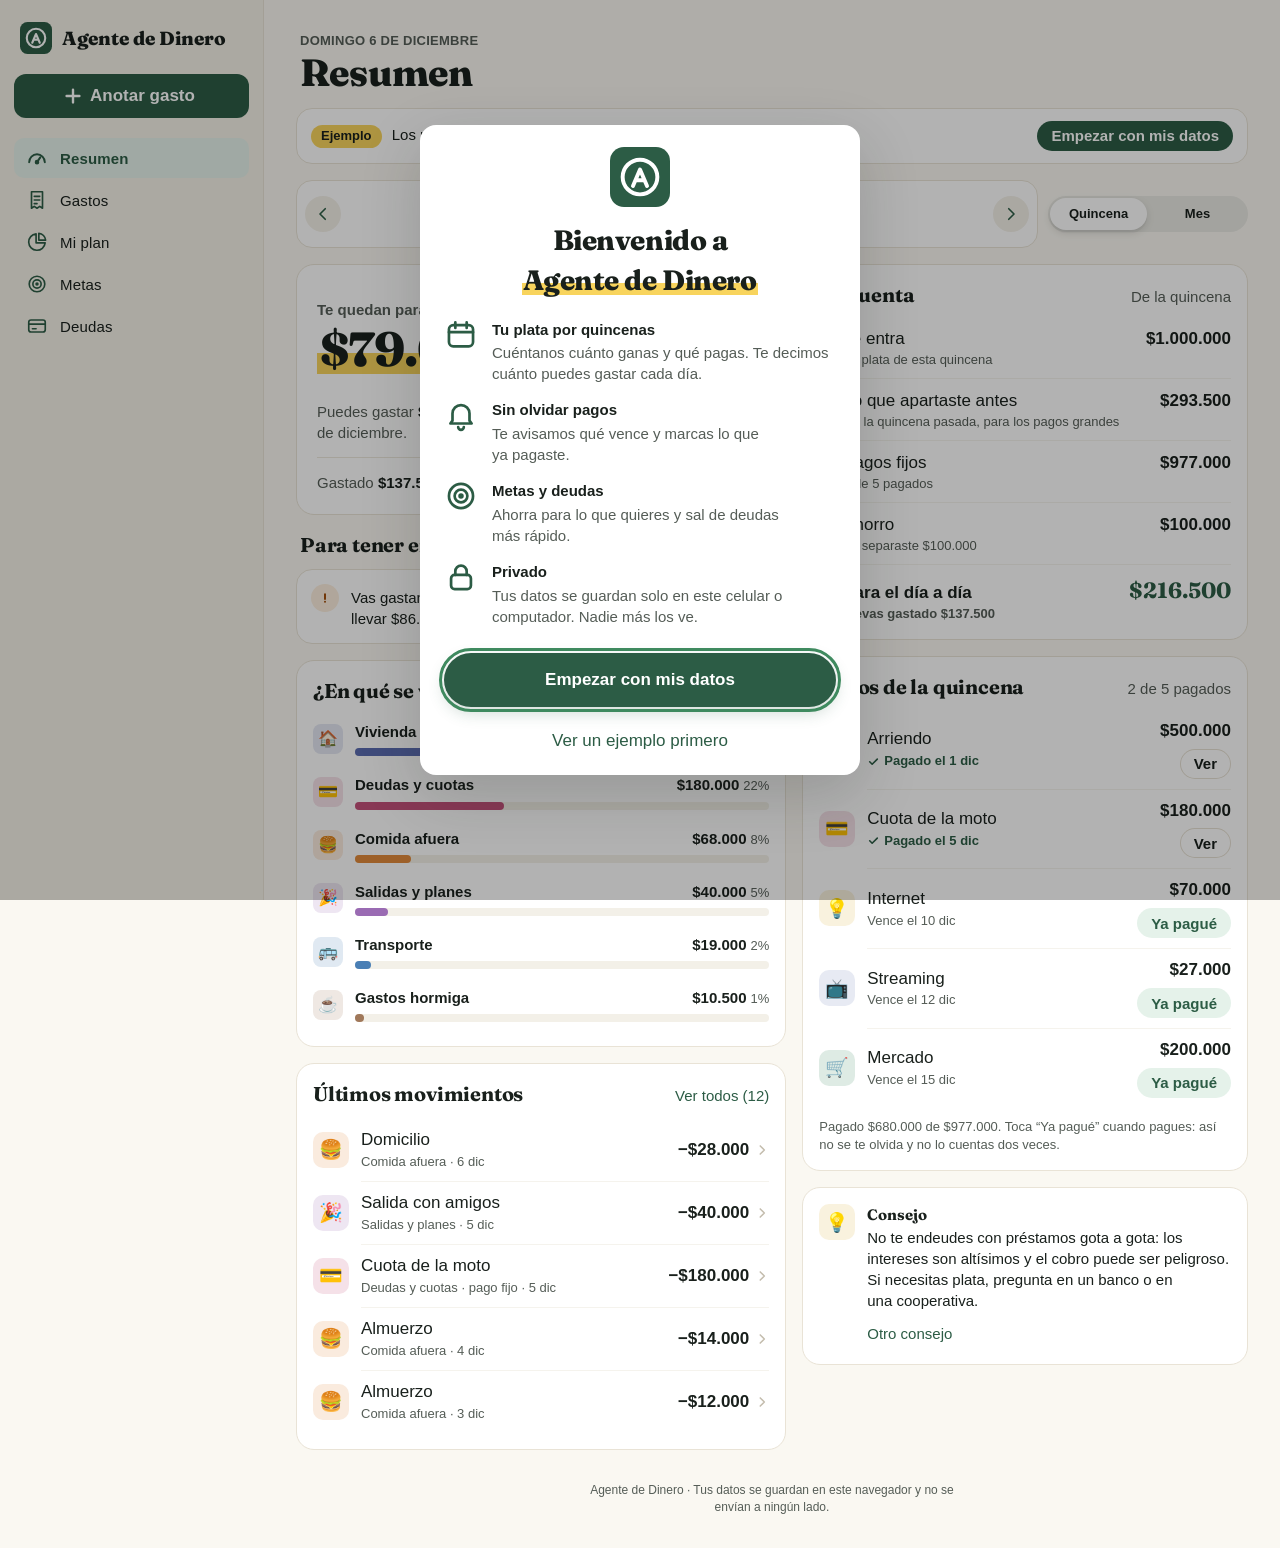
==== commit 913ed557: "Colores crema, verde bosque y amarillo, con títulos con serifa - Fondo crema, tarjetas blancas con b" ====
--- a/index.html
+++ b/index.html
@@ -7,7 +7,7 @@
 <meta name="claude:viewport-fit-sides" content="cover">
 <meta name="description" content="Organiza tu plata por quincenas: lo que ganas, tus pagos fijos, tus gastos, tus metas y tus deudas.">
 <meta name="color-scheme" content="light">
-<meta name="theme-color" content="#f2f2f7">
+<meta name="theme-color" content="#faf8f2">
 <meta name="apple-mobile-web-app-capable" content="yes">
 <meta name="mobile-web-app-capable" content="yes">
 <meta name="apple-mobile-web-app-status-bar-style" content="default">
@@ -15,6 +15,9 @@
 <link rel="manifest" href="manifest.webmanifest">
 <link rel="icon" href="icono.svg" type="image/svg+xml">
 <link rel="apple-touch-icon" href="icono-180.png">
+<link rel="preconnect" href="https://fonts.googleapis.com">
+<link rel="preconnect" href="https://fonts.gstatic.com" crossorigin>
+<link rel="stylesheet" href="https://fonts.googleapis.com/css2?family=Fraunces:opsz,wght@9..144,600..800&display=swap">
 <link rel="stylesheet" href="estilos.css">
 </head>
 
@@ -73,7 +76,7 @@
   <!-- Avisos: se muestran debajo del título de la sección abierta -->
   <div class="avisos" id="avisos">
     <div class="aviso aviso-ejemplo" id="aviso-ejemplo" hidden>
-      <p><strong>Esto es un ejemplo.</strong> Los números son inventados para que veas cómo funciona.</p>
+      <p><span class="insignia">Ejemplo</span> Los números son inventados para que veas cómo funciona.</p>
       <button type="button" class="btn-capsula btn-capsula-fuerte" data-accion="empezar">Empezar con mis datos</button>
     </div>
     <div class="aviso aviso-alerta" id="aviso-guardado" hidden>
@@ -235,7 +238,7 @@
       <circle cx="32" cy="32" r="18.5" class="logo-trazo"/>
       <path d="M24.5 41.5L32 24l7.5 17.5M27.2 35.5h9.6" class="logo-trazo"/>
     </svg>
-    <h2 id="bienvenida-titulo">Bienvenido a Agente de Dinero</h2>
+    <h2 id="bienvenida-titulo">Bienvenido a <span class="resaltado">Agente de Dinero</span></h2>
     <ul class="bienvenida-lista">
       <li>
         <svg viewBox="0 0 24 24" aria-hidden="true"><rect x="3.5" y="5" width="17" height="15" rx="3"/><path d="M3.5 10h17M8 3v4M16 3v4"/></svg>
--- a/estilos.css
+++ b/estilos.css
@@ -1,43 +1,45 @@
 /* ==========================================================================
    Agente de Dinero — estilos
-   Estilo Apple: letra del sistema (San Francisco en iPhone y Mac), fondo gris
-   muy claro con tarjetas blancas, títulos grandes, listas como las de
-   Ajustes, hojas que suben desde abajo y anillos de progreso. Siempre en
-   blanco con verde. En el celular, pestañas abajo; en pantallas grandes,
-   menú lateral como en las apps de Mac.
+   Fondo crema, verde bosque y amarillo de resaltador, con títulos en letra
+   con serifa. Por dentro funciona como una app de iPhone: listas como las
+   de Ajustes, hojas que suben desde abajo y anillos de progreso. En el
+   celular, pestañas abajo; en pantallas grandes, menú lateral.
    ========================================================================== */
 
 :root {
   color-scheme: light;
 
   /* Colores */
-  --fondo: #f2f2f7;
+  --fondo: #faf8f2;              /* crema */
   --blanco: #ffffff;
-  --relleno: #f2f2f7;            /* campos y controles sobre blanco */
-  --relleno-fuerte: #e5e5ea;
-  --texto: #1c1c1e;
-  --texto-2: #6e6e73;
-  --separador: #e5e5ea;
-  --verde: #34c759;              /* verde de Apple: anillos, barras, iconos */
-  --verde-fuerte: #1f7a35;       /* verde para letras y botones (se lee bien) */
-  --verde-suave: #e3f6e8;
-  --naranja: #ff9500;
-  --naranja-texto: #c93400;
-  --naranja-suave: #fff2e0;
-  --rojo: #ff3b30;
-  --rojo-texto: #d70015;
-  --rojo-suave: #ffe9e7;
-  --azul: #007aff;
-  --azul-texto: #0062cc;
-  --azul-suave: #e5f0ff;
-  --gris-barra: #d1d1d6;
-  --vidrio: rgba(249, 249, 249, 0.82);
-  --sombra-flotante: 0 10px 28px rgba(31, 122, 53, 0.32), 0 2px 6px rgba(0, 0, 0, 0.08);
-  --sombra-hoja: 0 20px 60px rgba(0, 0, 0, 0.18);
+  --relleno: #f3f0e8;            /* campos y controles sobre blanco */
+  --relleno-fuerte: #e6e0d3;
+  --texto: #19201c;              /* casi negro verdoso */
+  --texto-2: #555d57;
+  --separador: #ece7dc;
+  --borde: #e9e3d6;              /* borde suave de las tarjetas */
+  --verde: #3f8a5f;              /* anillos, barras, iconos */
+  --verde-fuerte: #2c5c45;       /* verde bosque: botones y letras */
+  --verde-suave: #e5f2ea;
+  --verde-chequeo: #38774e;
+  --amarillo: #f8d45d;           /* resaltador */
+  --naranja: #e0893a;
+  --naranja-texto: #a34e0b;
+  --naranja-suave: #fbeedd;
+  --rojo: #d0453a;
+  --rojo-texto: #b3261e;
+  --rojo-suave: #f9e3df;
+  --azul: #5b84c4;
+  --azul-texto: #2f5f8f;
+  --azul-suave: #e6eef6;
+  --gris-barra: #ddd6c7;
+  --vidrio: rgba(250, 248, 242, 0.86);
+  --sombra-flotante: 0 10px 24px rgba(44, 92, 69, 0.28), 0 2px 6px rgba(25, 32, 28, 0.08);
+  --sombra-hoja: 0 20px 60px rgba(25, 32, 28, 0.18);
 
   /* Letras: las del sistema (San Francisco en Apple) */
   --letra: -apple-system, BlinkMacSystemFont, "SF Pro Text", "Segoe UI", Roboto, "Helvetica Neue", Arial, sans-serif;
-  --letra-titulos: -apple-system, BlinkMacSystemFont, "SF Pro Display", "Segoe UI", Roboto, "Helvetica Neue", Arial, sans-serif;
+  --letra-titulos: "Fraunces", Georgia, "Times New Roman", serif;
   --letra-numeros: ui-rounded, "SF Pro Rounded", -apple-system, BlinkMacSystemFont, "Segoe UI", Roboto, "Helvetica Neue", Arial, sans-serif;
 
   /* Forma */
@@ -96,7 +98,27 @@
 h3 {
   margin: 0;
   font-family: var(--letra-titulos);
+  font-weight: 700;
   text-wrap: balance;
+}
+
+/* Resaltador amarillo, como subrayado con marcador */
+.resaltado {
+  padding: 0 0.06em;
+  background: linear-gradient(transparent 58%, var(--amarillo) 58%, var(--amarillo) 94%, transparent 94%);
+  -webkit-box-decoration-break: clone;
+  box-decoration-break: clone;
+}
+
+.insignia {
+  display: inline-block;
+  margin-right: 6px;
+  padding: 2px 10px;
+  border-radius: 999px;
+  background: var(--amarillo);
+  color: var(--texto);
+  font-size: 13px;
+  font-weight: 700;
 }
 
 p {
@@ -121,6 +143,22 @@
 :focus-visible {
   outline: 3px solid var(--verde);
   outline-offset: 2px;
+}
+
+/* Tarjetas blancas con borde suave sobre el crema */
+.tarjeta,
+.lista,
+.tarjeta-lista,
+.vacio,
+.periodo,
+.mini,
+.aviso,
+.avisos-lista > .alerta {
+  border: 1px solid var(--borde);
+}
+
+.tarjeta .alerta {
+  border: 0;
 }
 
 /* Las hojas y sus áreas con scroll pueden recibir el foco: no se marcan */
@@ -164,7 +202,7 @@
 /* ---------- Logo ---------- */
 
 .logo-fondo {
-  fill: var(--verde);
+  fill: var(--verde-fuerte);
   stroke: none;
 }
 
@@ -368,9 +406,9 @@
 
 .titulo-grande {
   font-size: 34px;
-  font-weight: 700;
-  line-height: 1.12;
-  letter-spacing: -0.022em;
+  font-weight: 800;
+  line-height: 1.1;
+  letter-spacing: -0.02em;
 }
 
 .subtitulo {
@@ -417,7 +455,7 @@
 }
 
 .aviso-ejemplo {
-  background: var(--verde-suave);
+  background: var(--blanco);
 }
 
 .aviso-alerta {
@@ -435,10 +473,10 @@
   align-items: center;
   justify-content: center;
   gap: 6px;
-  min-height: 44px;
-  padding: 0 20px;
+  min-height: 46px;
+  padding: 0 22px;
   border: 0;
-  border-radius: 12px;
+  border-radius: 999px;
   font-size: 17px;
   font-weight: 600;
   text-decoration: none;
@@ -459,11 +497,13 @@
 .btn-primario {
   background: var(--verde-fuerte);
   color: #ffffff;
+  box-shadow: 0 6px 16px rgba(44, 92, 69, 0.22);
 }
 
 .btn-sutil {
-  background: var(--verde-suave);
-  color: var(--verde-fuerte);
+  background: transparent;
+  color: var(--texto);
+  box-shadow: inset 0 0 0 1.5px var(--texto);
 }
 
 .btn-chico {
@@ -475,8 +515,7 @@
 
 .btn-grande {
   width: 100%;
-  min-height: 52px;
-  border-radius: 14px;
+  min-height: 54px;
 }
 
 .btn-capsula {
@@ -508,8 +547,9 @@
 }
 
 .btn-capsula-gris {
-  background: var(--relleno);
+  background: var(--blanco);
   color: var(--texto);
+  box-shadow: inset 0 0 0 1px var(--relleno-fuerte);
 }
 
 .btn-redondo {
@@ -610,6 +650,7 @@
 .pill-ojo { background: var(--naranja-suave); color: var(--naranja-texto); }
 .pill-mal { background: var(--rojo-suave); color: var(--rojo-texto); }
 .pill-gris { background: var(--relleno); color: var(--texto-2); }
+.pill-amarilla { background: var(--amarillo); color: var(--texto); }
 
 .estado {
   color: var(--texto-2);
@@ -626,8 +667,8 @@
   display: flex;
   gap: 2px;
   padding: 2px;
-  border-radius: 9px;
-  background: rgba(118, 118, 128, 0.12);
+  border-radius: 999px;
+  background: rgba(25, 32, 28, 0.07);
 }
 
 .segmento button {
@@ -635,7 +676,7 @@
   min-height: 32px;
   padding: 0 10px;
   border: 0;
-  border-radius: 7px;
+  border-radius: 999px;
   background: transparent;
   color: var(--texto);
   font-size: 13px;
@@ -704,7 +745,7 @@
   width: 36px;
   height: 36px;
   border-radius: 10px;
-  background: #f2f2f7;
+  background: #f3f0e8;
   background: color-mix(in srgb, var(--c, #8e8e93) 17%, #ffffff);
   font-size: 19px;
   line-height: 1;
@@ -833,7 +874,7 @@
 .fila-chevron {
   width: 14px;
   height: 14px;
-  color: #c4c4c7;
+  color: #c4bdae;
   stroke-width: 2.6;
 }
 
@@ -1027,9 +1068,9 @@
 
 .hero-cifra {
   margin: 4px 0 0;
-  font-family: var(--letra-numeros);
+  font-family: var(--letra-titulos);
   font-size: clamp(34px, 10.5vw, 48px);
-  font-weight: 700;
+  font-weight: 800;
   line-height: 1.05;
   letter-spacing: -0.02em;
   overflow-wrap: anywhere;
@@ -1109,7 +1150,7 @@
 
 .anillo-valor {
   fill: none;
-  stroke: var(--verde);
+  stroke: var(--verde-fuerte);
   stroke-width: 12;
   stroke-linecap: round;
   transition: stroke-dashoffset 0.6s ease;
@@ -1188,7 +1229,7 @@
 }
 
 .cuenta-total .cuenta-valor {
-  font-family: var(--letra-numeros);
+  font-family: var(--letra-titulos);
   font-size: 22px;
   font-weight: 700;
   color: var(--verde-fuerte);
@@ -1219,7 +1260,7 @@
 }
 
 .tarjeta .alerta {
-  background: var(--relleno);
+  background: var(--fondo);
 }
 
 .alerta-icono {
@@ -1229,8 +1270,8 @@
   width: 28px;
   height: 28px;
   border-radius: 50%;
-  background: var(--azul);
-  color: #ffffff;
+  background: var(--azul-suave);
+  color: var(--azul-texto);
 }
 
 .alerta-icono svg {
@@ -1239,9 +1280,9 @@
   stroke-width: 3;
 }
 
-.alerta[data-nivel="bien"] .alerta-icono { background: var(--verde); }
-.alerta[data-nivel="ojo"] .alerta-icono { background: var(--naranja); }
-.alerta[data-nivel="mal"] .alerta-icono { background: var(--rojo); }
+.alerta[data-nivel="bien"] .alerta-icono { background: var(--verde-suave); color: var(--verde-chequeo); }
+.alerta[data-nivel="ojo"] .alerta-icono { background: var(--naranja-suave); color: var(--naranja-texto); }
+.alerta[data-nivel="mal"] .alerta-icono { background: var(--rojo-suave); color: var(--rojo-texto); }
 
 .alerta-cuerpo {
   flex: 1;
@@ -1494,7 +1535,7 @@
 }
 
 .columna[data-actual] .columna-barra {
-  background: var(--verde);
+  background: var(--verde-fuerte);
 }
 
 .columna[data-actual] .columna-valor {
@@ -1583,7 +1624,7 @@
   width: 26px;
   height: 26px;
   border-radius: 50%;
-  background: var(--verde);
+  background: var(--verde-fuerte);
   color: #ffffff;
   font-family: var(--letra-numeros);
   font-size: 15px;
@@ -1620,10 +1661,10 @@
   gap: 4px;
   min-height: 32px;
   padding: 0 12px 0 10px;
-  border: 0;
+  border: 1px solid var(--borde);
   border-radius: 16px;
   background: var(--blanco);
-  color: var(--verde-fuerte);
+  color: var(--texto);
   font-size: 15px;
   font-weight: 500;
   cursor: pointer;
@@ -1636,6 +1677,7 @@
 .chip svg {
   width: 15px;
   height: 15px;
+  color: var(--verde-fuerte);
   stroke-width: 2.6;
 }
 
@@ -1757,8 +1799,8 @@
 }
 
 .parte-fijos { background: var(--naranja); color: var(--texto); }
-.parte-ahorro { background: var(--azul); }
-.parte-libre { background: var(--verde); color: var(--texto); }
+.parte-ahorro { background: var(--azul); color: var(--texto); }
+.parte-libre { background: var(--verde); color: #ffffff; }
 
 .leyenda {
   display: flex;
@@ -1911,6 +1953,7 @@
 
 .sugerida {
   margin-bottom: 14px;
+  border-color: transparent;
   background: var(--verde-suave);
 }
 
@@ -2079,7 +2122,7 @@
 
 .monto-grande:focus-within {
   border-radius: var(--r-campo);
-  box-shadow: 0 0 0 3px rgba(52, 199, 89, 0.25);
+  box-shadow: 0 0 0 3px rgba(63, 138, 95, 0.35);
 }
 
 .monto-grande input::placeholder {
@@ -2148,7 +2191,7 @@
 input:focus-visible,
 select:focus-visible {
   outline: none;
-  box-shadow: 0 0 0 3px rgba(52, 199, 89, 0.35);
+  box-shadow: 0 0 0 3px rgba(63, 138, 95, 0.35);
 }
 
 .campo-plata {
@@ -2161,7 +2204,7 @@
 }
 
 .campo-plata:focus-within {
-  box-shadow: 0 0 0 3px rgba(52, 199, 89, 0.35);
+  box-shadow: 0 0 0 3px rgba(63, 138, 95, 0.35);
 }
 
 .campo-plata > span {
@@ -2227,7 +2270,7 @@
   width: 52px;
   height: 52px;
   border-radius: 16px;
-  background: #f2f2f7;
+  background: #f3f0e8;
   background: color-mix(in srgb, var(--c, #8e8e93) 17%, #ffffff);
   font-size: 25px;
   font-weight: 400;
@@ -2272,8 +2315,8 @@
 
 .bienvenida h2 {
   margin-bottom: 10px;
-  font-size: 26px;
-  font-weight: 700;
+  font-size: 28px;
+  font-weight: 800;
   letter-spacing: -0.015em;
   text-align: center;
 }
@@ -2296,7 +2339,7 @@
   flex: none;
   width: 34px;
   height: 34px;
-  color: var(--verde);
+  color: var(--verde-fuerte);
   stroke-width: 1.9;
 }
 
@@ -2393,7 +2436,7 @@
   max-width: min(420px, calc(100% - 32px));
   padding: 12px 12px 12px 18px;
   border-radius: 16px;
-  background: rgba(28, 28, 30, 0.94);
+  background: rgba(25, 32, 28, 0.95);
   color: #ffffff;
   box-shadow: 0 10px 30px rgba(0, 0, 0, 0.25);
   font-size: 15px;
@@ -2413,7 +2456,7 @@
   padding: 4px 8px;
   border: 0;
   background: none;
-  color: var(--verde);
+  color: var(--amarillo);
   font-size: 15px;
   font-weight: 700;
   cursor: pointer;
@@ -2545,8 +2588,8 @@
     left: 0;
     width: var(--lateral);
     height: auto;
-    background: #fbfbfd;
-    border-right: 0.5px solid rgba(0, 0, 0, 0.12);
+    background: #f4f1e8;
+    border-right: 1px solid var(--borde);
   }
 
   .barra::before,
@@ -2568,8 +2611,9 @@
     gap: 10px;
     margin: 0 6px 14px;
     color: var(--texto);
-    font-size: 17px;
-    font-weight: 700;
+    font-family: var(--letra-titulos);
+    font-size: 19px;
+    font-weight: 800;
     text-decoration: none;
   }
 
@@ -2695,7 +2739,11 @@
   .btn-anotar:hover,
   .btn-capsula-fuerte:hover,
   .btn-redondo:hover {
-    background: #1a6a2e;
+    background: #244c39;
+  }
+
+  .btn-sutil:hover {
+    background: rgba(25, 32, 28, 0.04);
   }
 }
 
